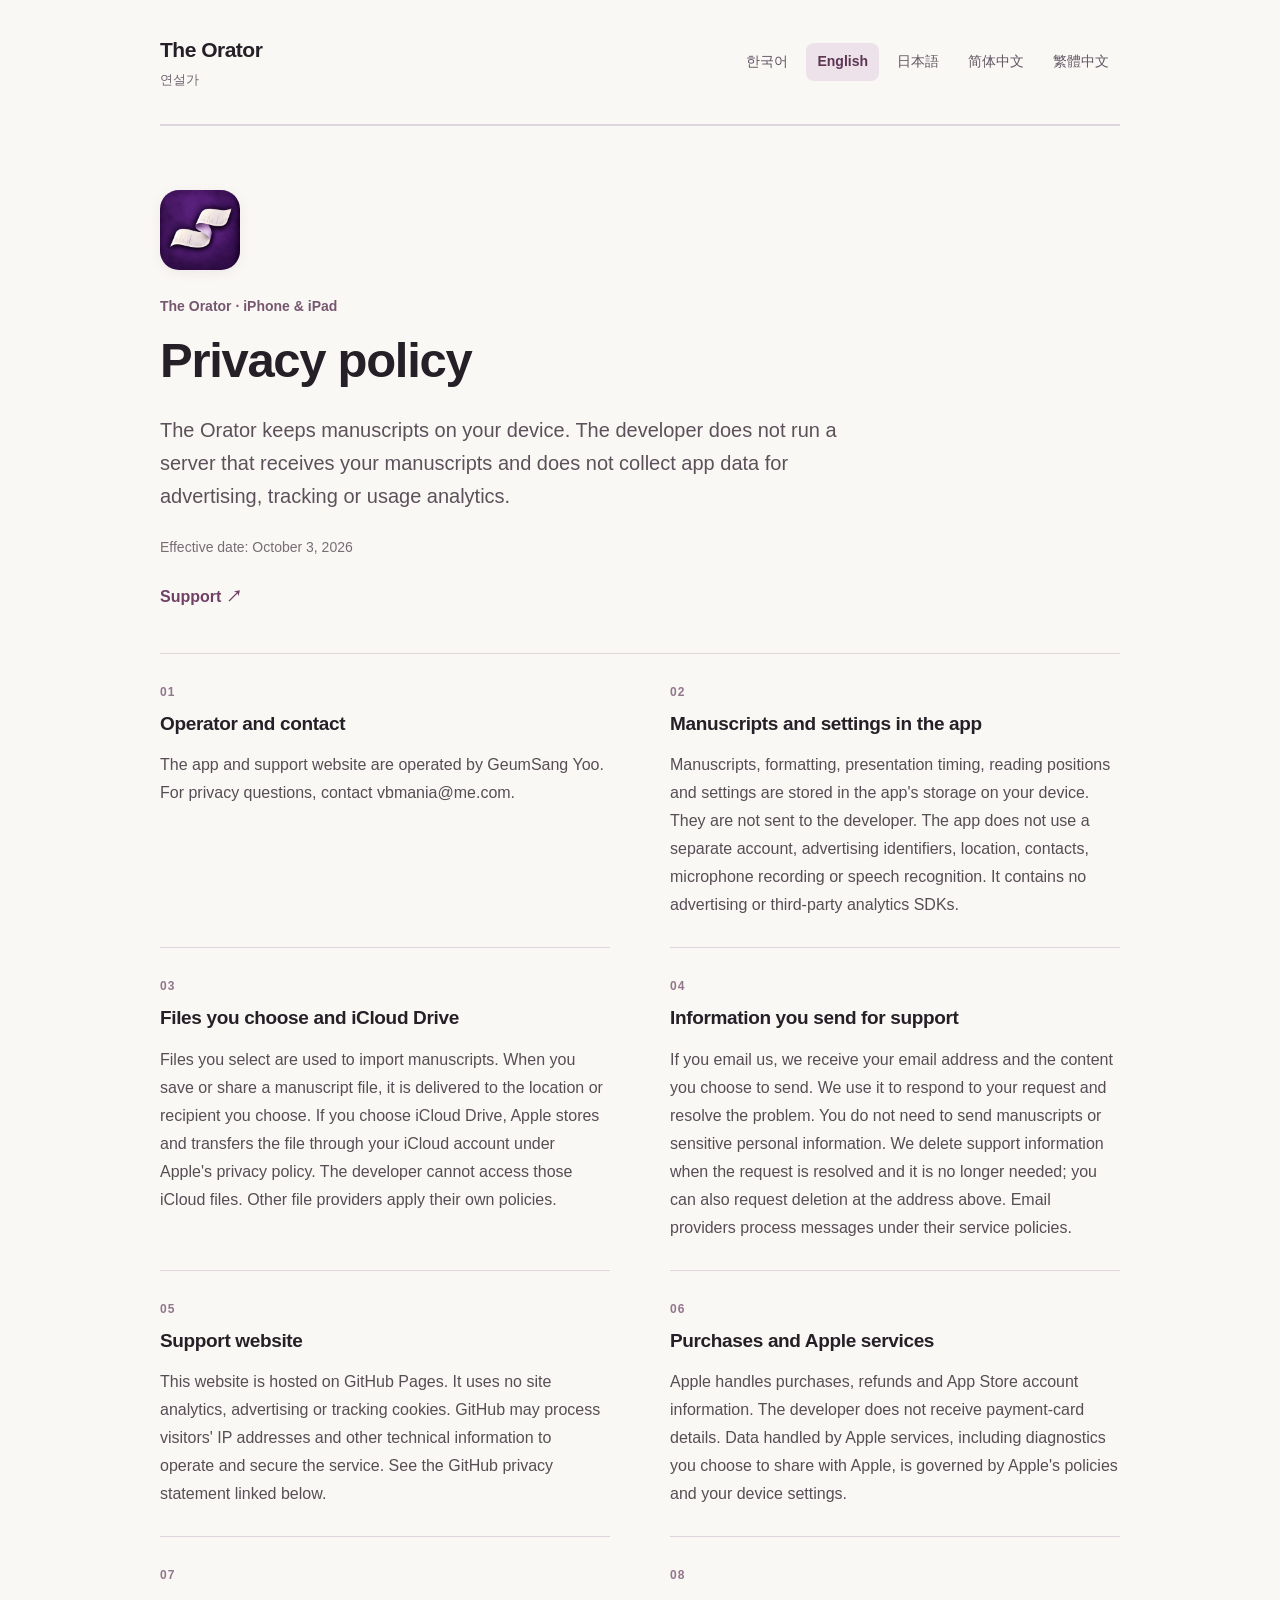
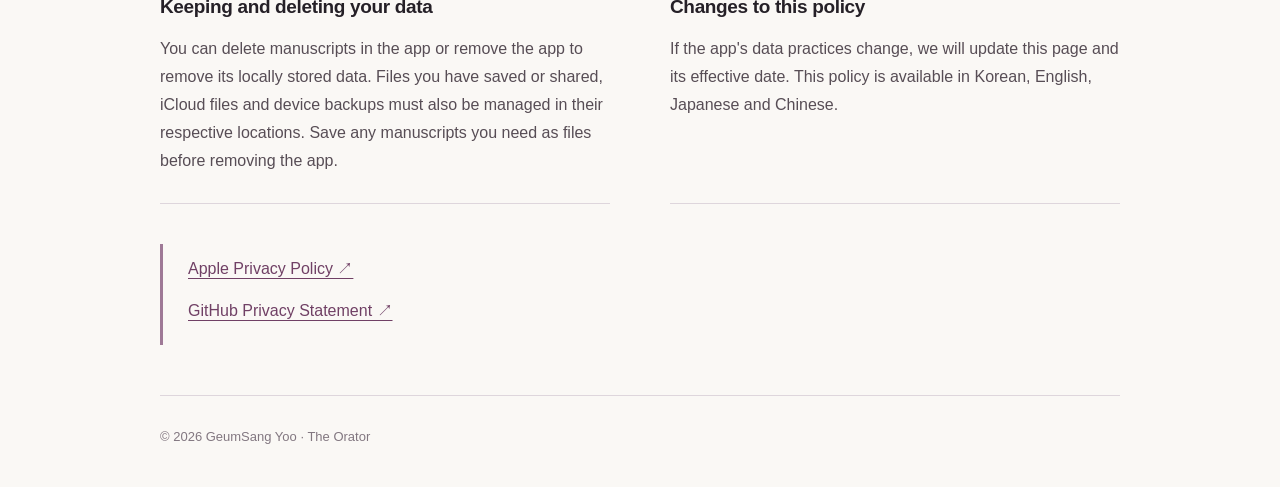
==== privacy.html @ 71abd7f5 "Publish multilingual Orator support and privacy pages" ====
<!doctype html>
<html lang="ko"><head><meta charset="utf-8"><meta name="viewport" content="width=device-width,initial-scale=1"><meta name="color-scheme" content="light dark"><title>Privacy · The Orator / 연설가</title><meta name="description" content="How The Orator handles your manuscripts, files and support information."><link rel="icon" href="icon.png"><link rel="stylesheet" href="style.css"><script src="language.js" defer></script></head>
<body><div class="shell"><header class="masthead"><a class="brand" href="./" aria-label="The Orator support">The Orator<span>연설가</span></a><nav class="languages" aria-label="Language"><a href="#ko" data-language="ko" lang="ko">한국어</a><a href="#english" data-language="english" lang="en">English</a><a href="#ja" data-language="ja" lang="ja">日本語</a><a href="#zh-Hans" data-language="zh-Hans" lang="zh-Hans">简体中文</a><a href="#zh-Hant" data-language="zh-Hant" lang="zh-Hant">繁體中文</a></nav></header><main><article id="ko" lang="ko" class="language-panel" data-panel="ko">
 <header class="hero"><img src="icon.png" width="80" height="80" alt=""><p class="eyebrow">연설가 · iPhone &amp; iPad</p><h1>개인정보 처리방침</h1><p class="intro">연설가는 원고를 기기에 보관합니다. 개발자가 원고를 받는 서버를 운영하거나, 앱에서 광고·추적·사용 분석을 위한 정보를 수집하지 않습니다.</p><p class="date">적용일: 2026년 10월 3일</p><div class="page-links"><a href="./#ko">사용 안내 <span aria-hidden="true">↗</span></a></div></header>
 <div class="content"><section><h2><span class="section-number" aria-hidden="true">01</span>운영자와 연락처</h2><p>이 앱과 지원 사이트는 GeumSang Yoo가 운영합니다. 개인정보 관련 문의는 vbmania@me.com으로 보내 주세요.</p></section><section><h2><span class="section-number" aria-hidden="true">02</span>앱 안의 원고와 설정</h2><p>원고, 서식, 발표 시간, 읽던 위치와 설정은 기기의 앱 저장 공간에 저장됩니다. 이 정보는 개발자에게 전송되지 않습니다. 앱은 별도 계정, 광고 식별자, 위치, 연락처, 마이크, 음성 녹음이나 음성 인식을 사용하지 않습니다. 광고 및 제3자 분석 SDK를 포함하지 않습니다.</p></section><section><h2><span class="section-number" aria-hidden="true">03</span>직접 선택한 파일과 iCloud Drive</h2><p>사용자가 선택한 파일은 원고를 가져오는 데 사용됩니다. 원고 파일을 저장하거나 공유하면 선택한 위치 또는 대상에게 파일이 전달됩니다. iCloud Drive를 선택한 경우 Apple이 사용자의 iCloud 계정으로 파일의 보관과 기기 간 전송을 처리하며 Apple의 개인정보 정책이 적용됩니다. 개발자는 해당 iCloud 파일에 접근할 수 없습니다. 다른 파일 제공업체를 선택하면 그 업체의 정책이 적용됩니다.</p></section><section><h2><span class="section-number" aria-hidden="true">04</span>문의할 때 보내는 정보</h2><p>이메일로 문의하면 이메일 주소와 직접 보낸 내용을 받습니다. 이 정보는 문의에 답하고 문제를 해결하는 데 사용합니다. 원고나 민감한 개인정보를 보낼 필요는 없습니다. 문의 처리가 끝나 정보가 더 필요하지 않으면 삭제하며, 삭제 요청은 위 연락처로 할 수 있습니다. 이메일 제공업체는 자체 서비스 정책에 따라 메시지를 처리합니다.</p></section><section><h2><span class="section-number" aria-hidden="true">05</span>지원 웹사이트</h2><p>지원 페이지는 GitHub Pages에서 제공합니다. 이 사이트는 자체 분석 도구, 광고, 추적용 쿠키를 사용하지 않습니다. GitHub는 보안 등 서비스 운영을 위해 방문자의 IP 주소 등 기술 정보를 처리할 수 있습니다. 자세한 내용은 아래 GitHub 개인정보 처리방침을 확인하세요.</p></section><section><h2><span class="section-number" aria-hidden="true">06</span>구매와 Apple 서비스</h2><p>앱 구매·환불·App Store 계정 정보는 Apple이 처리합니다. 개발자는 결제 카드 정보를 받지 않습니다. Apple에 선택적으로 공유하는 진단 정보 등 Apple 서비스의 데이터 처리는 Apple 정책과 기기 설정을 따릅니다.</p></section><section><h2><span class="section-number" aria-hidden="true">07</span>보관·삭제와 선택</h2><p>앱에서 원고를 삭제하거나 앱을 제거하면 기기에 보관된 데이터를 제거할 수 있습니다. 별도로 저장하거나 공유한 .orator 파일, iCloud 파일과 기기 백업은 해당 위치에서도 관리해야 합니다. 앱을 지우기 전에 필요한 원고를 파일로 저장해 주세요.</p></section><section><h2><span class="section-number" aria-hidden="true">08</span>정책 변경</h2><p>앱의 데이터 처리 방식이 달라지면 이 페이지와 적용일을 갱신합니다. 이 문서는 한국어, 영어, 일본어, 중국어로 제공됩니다.</p></section></div>
 <aside class="contact"><p><a href="https://www.apple.com/legal/privacy/">Apple Privacy Policy ↗</a></p><p><a href="https://docs.github.com/en/site-policy/privacy-policies/github-general-privacy-statement">GitHub Privacy Statement ↗</a></p></aside>
 </article>
<article id="english" lang="en" class="language-panel" data-panel="english">
 <header class="hero"><img src="icon.png" width="80" height="80" alt=""><p class="eyebrow">The Orator · iPhone &amp; iPad</p><h1>Privacy policy</h1><p class="intro">The Orator keeps manuscripts on your device. The developer does not run a server that receives your manuscripts and does not collect app data for advertising, tracking or usage analytics.</p><p class="date">Effective date: October 3, 2026</p><div class="page-links"><a href="./#english">Support <span aria-hidden="true">↗</span></a></div></header>
 <div class="content"><section><h2><span class="section-number" aria-hidden="true">01</span>Operator and contact</h2><p>The app and support website are operated by GeumSang Yoo. For privacy questions, contact vbmania@me.com.</p></section><section><h2><span class="section-number" aria-hidden="true">02</span>Manuscripts and settings in the app</h2><p>Manuscripts, formatting, presentation timing, reading positions and settings are stored in the app's storage on your device. They are not sent to the developer. The app does not use a separate account, advertising identifiers, location, contacts, microphone recording or speech recognition. It contains no advertising or third-party analytics SDKs.</p></section><section><h2><span class="section-number" aria-hidden="true">03</span>Files you choose and iCloud Drive</h2><p>Files you select are used to import manuscripts. When you save or share a manuscript file, it is delivered to the location or recipient you choose. If you choose iCloud Drive, Apple stores and transfers the file through your iCloud account under Apple's privacy policy. The developer cannot access those iCloud files. Other file providers apply their own policies.</p></section><section><h2><span class="section-number" aria-hidden="true">04</span>Information you send for support</h2><p>If you email us, we receive your email address and the content you choose to send. We use it to respond to your request and resolve the problem. You do not need to send manuscripts or sensitive personal information. We delete support information when the request is resolved and it is no longer needed; you can also request deletion at the address above. Email providers process messages under their service policies.</p></section><section><h2><span class="section-number" aria-hidden="true">05</span>Support website</h2><p>This website is hosted on GitHub Pages. It uses no site analytics, advertising or tracking cookies. GitHub may process visitors' IP addresses and other technical information to operate and secure the service. See the GitHub privacy statement linked below.</p></section><section><h2><span class="section-number" aria-hidden="true">06</span>Purchases and Apple services</h2><p>Apple handles purchases, refunds and App Store account information. The developer does not receive payment-card details. Data handled by Apple services, including diagnostics you choose to share with Apple, is governed by Apple's policies and your device settings.</p></section><section><h2><span class="section-number" aria-hidden="true">07</span>Keeping and deleting your data</h2><p>You can delete manuscripts in the app or remove the app to remove its locally stored data. Files you have saved or shared, iCloud files and device backups must also be managed in their respective locations. Save any manuscripts you need as files before removing the app.</p></section><section><h2><span class="section-number" aria-hidden="true">08</span>Changes to this policy</h2><p>If the app's data practices change, we will update this page and its effective date. This policy is available in Korean, English, Japanese and Chinese.</p></section></div>
 <aside class="contact"><p><a href="https://www.apple.com/legal/privacy/">Apple Privacy Policy ↗</a></p><p><a href="https://docs.github.com/en/site-policy/privacy-policies/github-general-privacy-statement">GitHub Privacy Statement ↗</a></p></aside>
 </article>
<article id="ja" lang="ja" class="language-panel" data-panel="ja">
 <header class="hero"><img src="icon.png" width="80" height="80" alt=""><p class="eyebrow">The Orator · iPhone &amp; iPad</p><h1>プライバシーポリシー</h1><p class="intro">The Oratorは原稿を端末に保存します。開発者は原稿を受信するサーバーを運営せず、広告・追跡・利用分析のためにアプリの情報を収集しません。</p><p class="date">適用日：2026年10月3日</p><div class="page-links"><a href="./#ja">使い方 <span aria-hidden="true">↗</span></a></div></header>
 <div class="content"><section><h2><span class="section-number" aria-hidden="true">01</span>運営者と連絡先</h2><p>このアプリとサポートサイトはGeumSang Yooが運営しています。プライバシーに関するお問い合わせはvbmania@me.comまでお送りください。</p></section><section><h2><span class="section-number" aria-hidden="true">02</span>アプリ内の原稿と設定</h2><p>原稿、書式、発表時間、読んでいた位置、設定は端末内のアプリ領域に保存され、開発者へ送信されません。専用アカウント、広告識別子、位置情報、連絡先、マイク録音、音声認識は使用しません。広告SDKや第三者の分析SDKは含まれていません。</p></section><section><h2><span class="section-number" aria-hidden="true">03</span>選択したファイルとiCloud Drive</h2><p>ユーザーが選択したファイルを原稿の取り込みに使用します。原稿ファイルの保存や共有を行うと、選択した保存先や送信先にファイルが渡ります。iCloud Driveを選ぶ場合、AppleがユーザーのiCloudアカウントでファイルを保存・転送し、Appleのプライバシーポリシーが適用されます。開発者はそのiCloudファイルにアクセスできません。他のファイルサービスには各社のポリシーが適用されます。</p></section><section><h2><span class="section-number" aria-hidden="true">04</span>お問い合わせで送る情報</h2><p>メールでお問い合わせいただくと、メールアドレスと送信内容を受け取ります。お問い合わせへの回答と問題の解決に使用します。原稿や機微な個人情報を送る必要はありません。対応が完了し不要になった情報は削除します。上記連絡先への削除依頼も可能です。メール提供事業者は自社のポリシーに従ってメッセージを処理します。</p></section><section><h2><span class="section-number" aria-hidden="true">05</span>サポートサイト</h2><p>このサイトはGitHub Pagesで公開しています。独自のアクセス解析、広告、追跡用Cookieは使用しません。GitHubはサービスの運用やセキュリティのため、IPアドレスなどの技術情報を処理する場合があります。下記のGitHubプライバシー声明をご確認ください。</p></section><section><h2><span class="section-number" aria-hidden="true">06</span>購入とAppleのサービス</h2><p>購入、返金、App Storeアカウント情報はAppleが処理します。開発者は決済カード情報を受け取りません。Appleに任意で共有する診断情報などは、Appleのポリシーと端末設定に従って扱われます。</p></section><section><h2><span class="section-number" aria-hidden="true">07</span>データの保管と削除</h2><p>アプリ内の原稿を削除するかアプリを削除すると、端末内のデータを削除できます。別途保存・共有したファイル、iCloudファイル、端末のバックアップは、それぞれの保存先でも管理してください。アプリの削除前に必要な原稿をファイルとして保存してください。</p></section><section><h2><span class="section-number" aria-hidden="true">08</span>ポリシーの変更</h2><p>データの取り扱いを変更する場合、このページと適用日を更新します。このポリシーは韓国語、英語、日本語、中国語で提供しています。</p></section></div>
 <aside class="contact"><p><a href="https://www.apple.com/legal/privacy/">Apple Privacy Policy ↗</a></p><p><a href="https://docs.github.com/en/site-policy/privacy-policies/github-general-privacy-statement">GitHub Privacy Statement ↗</a></p></aside>
 </article>
<article id="zh-Hans" lang="zh-Hans" class="language-panel" data-panel="zh-Hans">
 <header class="hero"><img src="icon.png" width="80" height="80" alt=""><p class="eyebrow">The Orator · iPhone &amp; iPad</p><h1>隐私政策</h1><p class="intro">The Orator将讲稿保存在你的设备上。开发者不运营接收讲稿的服务器，也不为广告、追踪或使用分析收集应用数据。</p><p class="date">生效日期：2026年10月3日</p><div class="page-links"><a href="./#zh-Hans">使用帮助 <span aria-hidden="true">↗</span></a></div></header>
 <div class="content"><section><h2><span class="section-number" aria-hidden="true">01</span>运营者与联系方式</h2><p>本应用及支持网站由GeumSang Yoo运营。如有隐私问题，请联系vbmania@me.com。</p></section><section><h2><span class="section-number" aria-hidden="true">02</span>应用内的讲稿和设置</h2><p>讲稿、格式、演讲时间、阅读位置及设置保存在设备的应用储存空间中，不会发送给开发者。应用不使用独立账户、广告标识符、位置信息、通讯录、麦克风录音或语音识别，不包含广告或第三方分析SDK。</p></section><section><h2><span class="section-number" aria-hidden="true">03</span>你选择的文件与iCloud Drive</h2><p>你选择的文件用于导入讲稿。保存或分享讲稿文件时，文件会发送到你选择的位置或接收方。选择iCloud Drive后，Apple通过你的iCloud账户储存和传输文件，并适用Apple的隐私政策。开发者无法访问这些iCloud文件。选择其他文件服务时，适用该服务商的政策。</p></section><section><h2><span class="section-number" aria-hidden="true">04</span>你为获得支持而发送的信息</h2><p>通过电子邮件联系我们时，我们会收到你的电子邮件地址和你发送的内容。这些信息用于回复请求和解决问题。你不必发送讲稿或敏感个人信息。请求解决且信息不再需要时，我们会将其删除；你也可以通过上述联系方式请求删除。邮件服务商按照其服务政策处理邮件。</p></section><section><h2><span class="section-number" aria-hidden="true">05</span>支持网站</h2><p>本网站托管于GitHub Pages，不使用自有分析工具、广告或追踪Cookie。GitHub可能为服务运营和安全处理访客IP地址等技术信息。请参阅下方链接中的GitHub隐私声明。</p></section><section><h2><span class="section-number" aria-hidden="true">06</span>购买与Apple服务</h2><p>Apple处理购买、退款和App Store账户信息。开发者不会收到支付卡信息。你选择与Apple共享的诊断信息等Apple服务数据，按照Apple的政策及设备设置处理。</p></section><section><h2><span class="section-number" aria-hidden="true">07</span>保留与删除数据</h2><p>你可以在应用内删除讲稿，或删除应用以移除其本地数据。另行保存或分享的文件、iCloud文件及设备备份，也需要在相应位置管理。删除应用前，请将需要的讲稿保存为文件。</p></section><section><h2><span class="section-number" aria-hidden="true">08</span>政策变更</h2><p>如果应用的数据处理方式改变，我们将更新本页及生效日期。本政策提供韩语、英语、日语和中文版本。</p></section></div>
 <aside class="contact"><p><a href="https://www.apple.com/legal/privacy/">Apple Privacy Policy ↗</a></p><p><a href="https://docs.github.com/en/site-policy/privacy-policies/github-general-privacy-statement">GitHub Privacy Statement ↗</a></p></aside>
 </article>
<article id="zh-Hant" lang="zh-Hant" class="language-panel" data-panel="zh-Hant">
 <header class="hero"><img src="icon.png" width="80" height="80" alt=""><p class="eyebrow">The Orator · iPhone &amp; iPad</p><h1>隱私權政策</h1><p class="intro">The Orator將講稿儲存在你的裝置上。開發者不營運接收講稿的伺服器，也不為廣告、追蹤或使用分析收集App資料。</p><p class="date">生效日期：2026年10月3日</p><div class="page-links"><a href="./#zh-Hant">使用說明 <span aria-hidden="true">↗</span></a></div></header>
 <div class="content"><section><h2><span class="section-number" aria-hidden="true">01</span>營運者與聯絡方式</h2><p>本App及支援網站由GeumSang Yoo營運。如有隱私權問題，請聯絡vbmania@me.com。</p></section><section><h2><span class="section-number" aria-hidden="true">02</span>App內的講稿與設定</h2><p>講稿、格式、演講時間、閱讀位置與設定儲存在裝置的App儲存空間中，不會傳送給開發者。App不使用獨立帳號、廣告識別碼、位置資訊、通訊錄、麥克風錄音或語音辨識，不包含廣告或第三方分析SDK。</p></section><section><h2><span class="section-number" aria-hidden="true">03</span>你選擇的檔案與iCloud Drive</h2><p>你選擇的檔案用於匯入講稿。儲存或分享講稿檔案時，檔案會傳送到你選擇的位置或接收方。選擇iCloud Drive後，Apple透過你的iCloud帳號儲存和傳輸檔案，並適用Apple的隱私權政策。開發者無法存取這些iCloud檔案。選擇其他檔案服務時，適用該服務商的政策。</p></section><section><h2><span class="section-number" aria-hidden="true">04</span>你為取得支援而傳送的資訊</h2><p>透過電子郵件聯絡我們時，我們會收到你的電子郵件地址與你傳送的內容。這些資訊用於回覆請求與解決問題。你不必傳送講稿或敏感個人資料。請求解決且資訊不再需要時，我們會將其刪除；你也可以透過上述聯絡方式請求刪除。郵件服務商依照其服務政策處理郵件。</p></section><section><h2><span class="section-number" aria-hidden="true">05</span>支援網站</h2><p>本網站由GitHub Pages託管，不使用自有分析工具、廣告或追蹤Cookie。GitHub可能為服務營運與安全處理訪客IP位址等技術資訊。請參閱下方連結中的GitHub隱私權聲明。</p></section><section><h2><span class="section-number" aria-hidden="true">06</span>購買與Apple服務</h2><p>Apple處理購買、退款與App Store帳號資訊。開發者不會收到付款卡片資訊。你選擇與Apple分享的診斷資訊等Apple服務資料，依照Apple的政策與裝置設定處理。</p></section><section><h2><span class="section-number" aria-hidden="true">07</span>保留與刪除資料</h2><p>你可以在App內刪除講稿，或刪除App以移除其本機資料。另行儲存或分享的檔案、iCloud檔案與裝置備份，也需要在相應位置管理。刪除App前，請將需要的講稿儲存為檔案。</p></section><section><h2><span class="section-number" aria-hidden="true">08</span>政策變更</h2><p>如果App的資料處理方式改變，我們將更新本頁與生效日期。本政策提供韓文、英文、日文和中文版本。</p></section></div>
 <aside class="contact"><p><a href="https://www.apple.com/legal/privacy/">Apple Privacy Policy ↗</a></p><p><a href="https://docs.github.com/en/site-policy/privacy-policies/github-general-privacy-statement">GitHub Privacy Statement ↗</a></p></aside>
 </article></main><footer>© 2026 GeumSang Yoo · The Orator</footer></div></body></html>
---- style.css ----
*{box-sizing:border-box}html{scroll-behavior:smooth;scroll-padding-top:24px}body{margin:0;background:#faf8f5;color:#252027;font-family:-apple-system,BlinkMacSystemFont,"Segoe UI","Noto Sans",sans-serif;line-height:1.75;-webkit-font-smoothing:antialiased}a{color:#704065;text-decoration-thickness:1px;text-underline-offset:4px}a:hover{color:#4c2845}a:focus-visible{outline:3px solid #956689;outline-offset:5px;border-radius:3px}.shell{max-width:1040px;margin:0 auto;padding:0 40px}.masthead{display:flex;align-items:center;justify-content:space-between;gap:24px;padding:32px 0;border-bottom:1px solid #ded6dc}.brand{text-decoration:none;color:inherit;font-size:21px;font-weight:750;letter-spacing:-.5px;white-space:nowrap}.brand span{font-weight:450;font-size:13px;display:block;color:#716571;letter-spacing:0}.languages{display:flex;flex-wrap:wrap;gap:7px}.languages a{font-size:14px;line-height:1.4;text-decoration:none;padding:9px 11px;border-radius:8px;color:#625563}.languages a[aria-current="true"]{background:#ede2ea;color:#5d3454;font-weight:650}.hero{padding:64px 0 42px;max-width:740px}.hero img{border-radius:19px;display:block;margin-bottom:24px;box-shadow:0 3px 12px #4c284513}.eyebrow{font-size:14px;font-weight:650;color:#76576f;margin:0 0 12px}.hero h1{font-size:clamp(32px,4.9vw,49px);line-height:1.25;letter-spacing:-1.3px;font-weight:730;margin:0 0 23px;word-break:keep-all}.intro{font-size:20px;line-height:1.65;color:#5c515a;max-width:710px;margin:0 0 22px;word-break:keep-all}.page-links{display:flex;gap:24px;flex-wrap:wrap;margin-top:23px;font-weight:600}.page-links a{text-decoration:none}.date{font-size:14px;color:#776d75}.content{display:grid;grid-template-columns:1fr 1fr;column-gap:60px;row-gap:0;border-top:1px solid #ded6dc}.content section{padding:29px 0 28px;border-bottom:1px solid #ded6dc}.content h2{font-size:19px;line-height:1.5;margin:0 0 13px;letter-spacing:-.35px;word-break:keep-all}.section-number{display:block;font-size:12px;color:#92768c;font-weight:600;letter-spacing:1px;margin-bottom:9px}.content p{margin:0;color:#574d55;font-size:16px;word-break:keep-all}.contact{margin:40px 0 24px;border-left:3px solid #9e7996;padding:6px 0 6px 25px;max-width:740px}.contact h2{font-size:22px;margin:0 0 8px}.contact p{color:#625663;margin:5px 0 14px;word-break:keep-all}.email{font-size:20px;font-weight:650;text-decoration:none}.language-panel[hidden]{display:none}footer{color:#827780;font-size:13px;padding:30px 0 38px;border-top:1px solid #ded6dc;margin-top:50px}.language-panel+.language-panel{border-top:1px solid #ded6dc}@media(max-width:700px){.shell{padding:0 23px}.masthead{align-items:flex-start;flex-direction:column;gap:19px;padding:23px 0}.languages{gap:3px}.languages a{padding:8px 9px;font-size:13px}.hero{padding:38px 0 31px}.hero h1{letter-spacing:-.9px}.intro{font-size:18px}.content{grid-template-columns:1fr}.content section{padding:24px 0}.contact{padding-left:18px}.page-links{gap:20px}.hero img{width:70px;height:70px;border-radius:16px}}@media(prefers-color-scheme:dark){body{background:#201b21;color:#f2e9ef}a{color:#dab5cf}a:hover{color:#efd4e7}.brand{color:#f2e9ef}.brand span,.date,footer{color:#b9aab5}.masthead,.content,.content section,footer,.language-panel+.language-panel{border-color:#493c47}.languages a{color:#cbbac7}.languages a[aria-current="true"]{background:#493443;color:#f0cfe4}.eyebrow,.section-number{color:#c69cb9}.intro,.content p,.contact p{color:#d1c2cd}.contact{border-color:#ac80a0}}@media(prefers-reduced-motion:reduce){html{scroll-behavior:auto}}
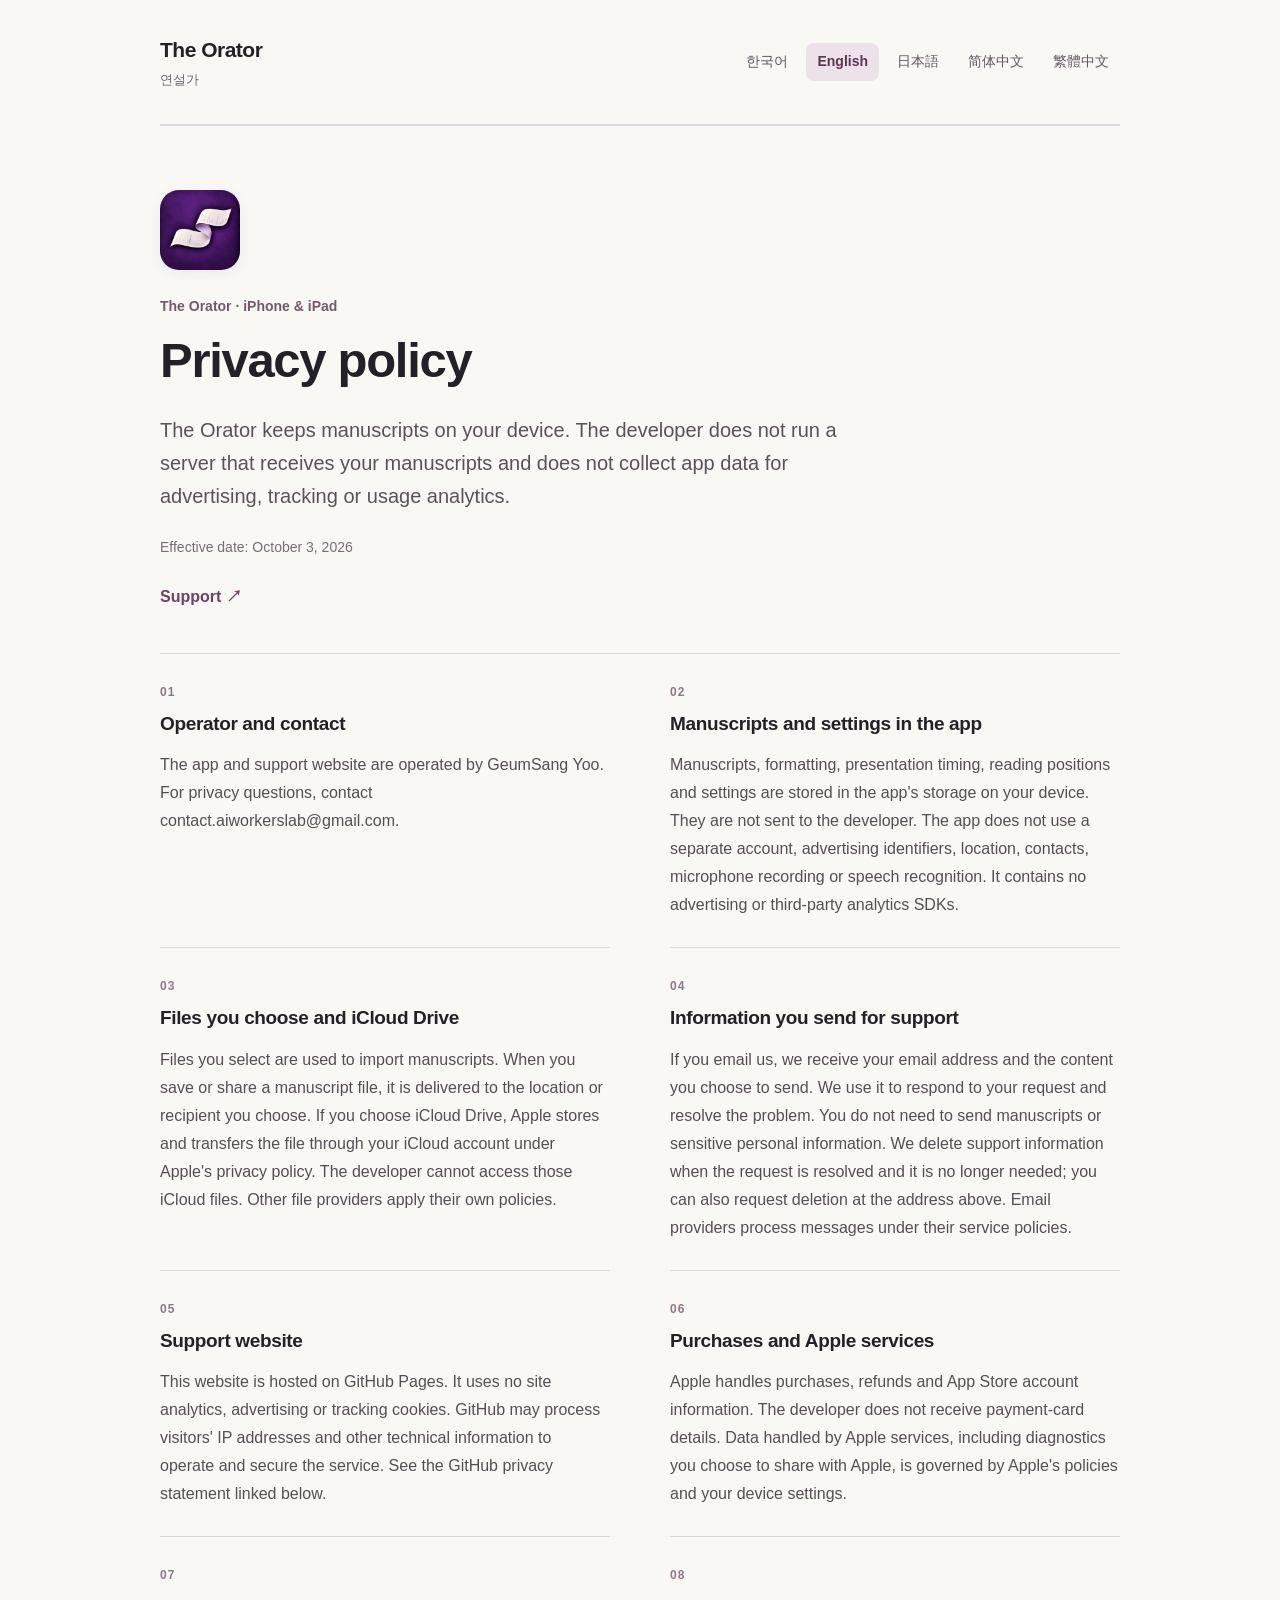
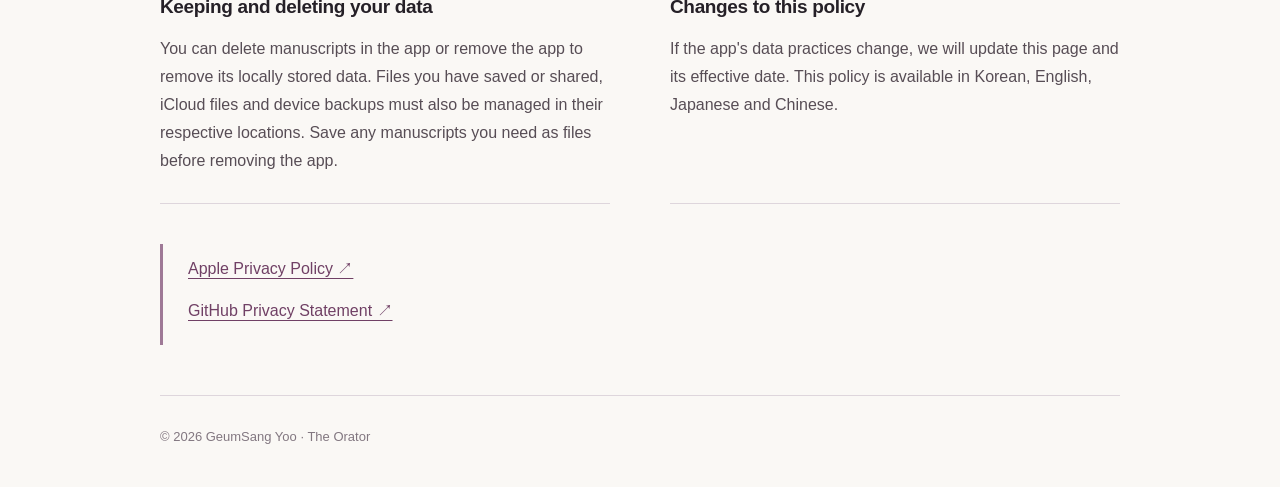
==== commit c635ef75: "Update public support contact email" ====
--- a/privacy.html
+++ b/privacy.html
@@ -2,27 +2,26 @@
 <html lang="ko"><head><meta charset="utf-8"><meta name="viewport" content="width=device-width,initial-scale=1"><meta name="color-scheme" content="light dark"><title>Privacy · The Orator / 연설가</title><meta name="description" content="How The Orator handles your manuscripts, files and support information."><link rel="icon" href="icon.png"><link rel="stylesheet" href="style.css"><script src="language.js" defer></script></head>
 <body><div class="shell"><header class="masthead"><a class="brand" href="./" aria-label="The Orator support">The Orator<span>연설가</span></a><nav class="languages" aria-label="Language"><a href="#ko" data-language="ko" lang="ko">한국어</a><a href="#english" data-language="english" lang="en">English</a><a href="#ja" data-language="ja" lang="ja">日本語</a><a href="#zh-Hans" data-language="zh-Hans" lang="zh-Hans">简体中文</a><a href="#zh-Hant" data-language="zh-Hant" lang="zh-Hant">繁體中文</a></nav></header><main><article id="ko" lang="ko" class="language-panel" data-panel="ko">
  <header class="hero"><img src="icon.png" width="80" height="80" alt=""><p class="eyebrow">연설가 · iPhone &amp; iPad</p><h1>개인정보 처리방침</h1><p class="intro">연설가는 원고를 기기에 보관합니다. 개발자가 원고를 받는 서버를 운영하거나, 앱에서 광고·추적·사용 분석을 위한 정보를 수집하지 않습니다.</p><p class="date">적용일: 2026년 10월 3일</p><div class="page-links"><a href="./#ko">사용 안내 <span aria-hidden="true">↗</span></a></div></header>
- <div class="content"><section><h2><span class="section-number" aria-hidden="true">01</span>운영자와 연락처</h2><p>이 앱과 지원 사이트는 GeumSang Yoo가 운영합니다. 개인정보 관련 문의는 vbmania@me.com으로 보내 주세요.</p></section><section><h2><span class="section-number" aria-hidden="true">02</span>앱 안의 원고와 설정</h2><p>원고, 서식, 발표 시간, 읽던 위치와 설정은 기기의 앱 저장 공간에 저장됩니다. 이 정보는 개발자에게 전송되지 않습니다. 앱은 별도 계정, 광고 식별자, 위치, 연락처, 마이크, 음성 녹음이나 음성 인식을 사용하지 않습니다. 광고 및 제3자 분석 SDK를 포함하지 않습니다.</p></section><section><h2><span class="section-number" aria-hidden="true">03</span>직접 선택한 파일과 iCloud Drive</h2><p>사용자가 선택한 파일은 원고를 가져오는 데 사용됩니다. 원고 파일을 저장하거나 공유하면 선택한 위치 또는 대상에게 파일이 전달됩니다. iCloud Drive를 선택한 경우 Apple이 사용자의 iCloud 계정으로 파일의 보관과 기기 간 전송을 처리하며 Apple의 개인정보 정책이 적용됩니다. 개발자는 해당 iCloud 파일에 접근할 수 없습니다. 다른 파일 제공업체를 선택하면 그 업체의 정책이 적용됩니다.</p></section><section><h2><span class="section-number" aria-hidden="true">04</span>문의할 때 보내는 정보</h2><p>이메일로 문의하면 이메일 주소와 직접 보낸 내용을 받습니다. 이 정보는 문의에 답하고 문제를 해결하는 데 사용합니다. 원고나 민감한 개인정보를 보낼 필요는 없습니다. 문의 처리가 끝나 정보가 더 필요하지 않으면 삭제하며, 삭제 요청은 위 연락처로 할 수 있습니다. 이메일 제공업체는 자체 서비스 정책에 따라 메시지를 처리합니다.</p></section><section><h2><span class="section-number" aria-hidden="true">05</span>지원 웹사이트</h2><p>지원 페이지는 GitHub Pages에서 제공합니다. 이 사이트는 자체 분석 도구, 광고, 추적용 쿠키를 사용하지 않습니다. GitHub는 보안 등 서비스 운영을 위해 방문자의 IP 주소 등 기술 정보를 처리할 수 있습니다. 자세한 내용은 아래 GitHub 개인정보 처리방침을 확인하세요.</p></section><section><h2><span class="section-number" aria-hidden="true">06</span>구매와 Apple 서비스</h2><p>앱 구매·환불·App Store 계정 정보는 Apple이 처리합니다. 개발자는 결제 카드 정보를 받지 않습니다. Apple에 선택적으로 공유하는 진단 정보 등 Apple 서비스의 데이터 처리는 Apple 정책과 기기 설정을 따릅니다.</p></section><section><h2><span class="section-number" aria-hidden="true">07</span>보관·삭제와 선택</h2><p>앱에서 원고를 삭제하거나 앱을 제거하면 기기에 보관된 데이터를 제거할 수 있습니다. 별도로 저장하거나 공유한 .orator 파일, iCloud 파일과 기기 백업은 해당 위치에서도 관리해야 합니다. 앱을 지우기 전에 필요한 원고를 파일로 저장해 주세요.</p></section><section><h2><span class="section-number" aria-hidden="true">08</span>정책 변경</h2><p>앱의 데이터 처리 방식이 달라지면 이 페이지와 적용일을 갱신합니다. 이 문서는 한국어, 영어, 일본어, 중국어로 제공됩니다.</p></section></div>
+ <div class="content"><section><h2><span class="section-number" aria-hidden="true">01</span>운영자와 연락처</h2><p>이 앱과 지원 사이트는 GeumSang Yoo가 운영합니다. 개인정보 관련 문의는 contact.aiworkerslab@gmail.com으로 보내 주세요.</p></section><section><h2><span class="section-number" aria-hidden="true">02</span>앱 안의 원고와 설정</h2><p>원고, 서식, 발표 시간, 읽던 위치와 설정은 기기의 앱 저장 공간에 저장됩니다. 이 정보는 개발자에게 전송되지 않습니다. 앱은 별도 계정, 광고 식별자, 위치, 연락처, 마이크, 음성 녹음이나 음성 인식을 사용하지 않습니다. 광고 및 제3자 분석 SDK를 포함하지 않습니다.</p></section><section><h2><span class="section-number" aria-hidden="true">03</span>직접 선택한 파일과 iCloud Drive</h2><p>사용자가 선택한 파일은 원고를 가져오는 데 사용됩니다. 원고 파일을 저장하거나 공유하면 선택한 위치 또는 대상에게 파일이 전달됩니다. iCloud Drive를 선택한 경우 Apple이 사용자의 iCloud 계정으로 파일의 보관과 기기 간 전송을 처리하며 Apple의 개인정보 정책이 적용됩니다. 개발자는 해당 iCloud 파일에 접근할 수 없습니다. 다른 파일 제공업체를 선택하면 그 업체의 정책이 적용됩니다.</p></section><section><h2><span class="section-number" aria-hidden="true">04</span>문의할 때 보내는 정보</h2><p>이메일로 문의하면 이메일 주소와 직접 보낸 내용을 받습니다. 이 정보는 문의에 답하고 문제를 해결하는 데 사용합니다. 원고나 민감한 개인정보를 보낼 필요는 없습니다. 문의 처리가 끝나 정보가 더 필요하지 않으면 삭제하며, 삭제 요청은 위 연락처로 할 수 있습니다. 이메일 제공업체는 자체 서비스 정책에 따라 메시지를 처리합니다.</p></section><section><h2><span class="section-number" aria-hidden="true">05</span>지원 웹사이트</h2><p>지원 페이지는 GitHub Pages에서 제공합니다. 이 사이트는 자체 분석 도구, 광고, 추적용 쿠키를 사용하지 않습니다. GitHub는 보안 등 서비스 운영을 위해 방문자의 IP 주소 등 기술 정보를 처리할 수 있습니다. 자세한 내용은 아래 GitHub 개인정보 처리방침을 확인하세요.</p></section><section><h2><span class="section-number" aria-hidden="true">06</span>구매와 Apple 서비스</h2><p>앱 구매·환불·App Store 계정 정보는 Apple이 처리합니다. 개발자는 결제 카드 정보를 받지 않습니다. Apple에 선택적으로 공유하는 진단 정보 등 Apple 서비스의 데이터 처리는 Apple 정책과 기기 설정을 따릅니다.</p></section><section><h2><span class="section-number" aria-hidden="true">07</span>보관·삭제와 선택</h2><p>앱에서 원고를 삭제하거나 앱을 제거하면 기기에 보관된 데이터를 제거할 수 있습니다. 별도로 저장하거나 공유한 .orator 파일, iCloud 파일과 기기 백업은 해당 위치에서도 관리해야 합니다. 앱을 지우기 전에 필요한 원고를 파일로 저장해 주세요.</p></section><section><h2><span class="section-number" aria-hidden="true">08</span>정책 변경</h2><p>앱의 데이터 처리 방식이 달라지면 이 페이지와 적용일을 갱신합니다. 이 문서는 한국어, 영어, 일본어, 중국어로 제공됩니다.</p></section></div>
  <aside class="contact"><p><a href="https://www.apple.com/legal/privacy/">Apple Privacy Policy ↗</a></p><p><a href="https://docs.github.com/en/site-policy/privacy-policies/github-general-privacy-statement">GitHub Privacy Statement ↗</a></p></aside>
  </article>
 <article id="english" lang="en" class="language-panel" data-panel="english">
  <header class="hero"><img src="icon.png" width="80" height="80" alt=""><p class="eyebrow">The Orator · iPhone &amp; iPad</p><h1>Privacy policy</h1><p class="intro">The Orator keeps manuscripts on your device. The developer does not run a server that receives your manuscripts and does not collect app data for advertising, tracking or usage analytics.</p><p class="date">Effective date: October 3, 2026</p><div class="page-links"><a href="./#english">Support <span aria-hidden="true">↗</span></a></div></header>
- <div class="content"><section><h2><span class="section-number" aria-hidden="true">01</span>Operator and contact</h2><p>The app and support website are operated by GeumSang Yoo. For privacy questions, contact vbmania@me.com.</p></section><section><h2><span class="section-number" aria-hidden="true">02</span>Manuscripts and settings in the app</h2><p>Manuscripts, formatting, presentation timing, reading positions and settings are stored in the app's storage on your device. They are not sent to the developer. The app does not use a separate account, advertising identifiers, location, contacts, microphone recording or speech recognition. It contains no advertising or third-party analytics SDKs.</p></section><section><h2><span class="section-number" aria-hidden="true">03</span>Files you choose and iCloud Drive</h2><p>Files you select are used to import manuscripts. When you save or share a manuscript file, it is delivered to the location or recipient you choose. If you choose iCloud Drive, Apple stores and transfers the file through your iCloud account under Apple's privacy policy. The developer cannot access those iCloud files. Other file providers apply their own policies.</p></section><section><h2><span class="section-number" aria-hidden="true">04</span>Information you send for support</h2><p>If you email us, we receive your email address and the content you choose to send. We use it to respond to your request and resolve the problem. You do not need to send manuscripts or sensitive personal information. We delete support information when the request is resolved and it is no longer needed; you can also request deletion at the address above. Email providers process messages under their service policies.</p></section><section><h2><span class="section-number" aria-hidden="true">05</span>Support website</h2><p>This website is hosted on GitHub Pages. It uses no site analytics, advertising or tracking cookies. GitHub may process visitors' IP addresses and other technical information to operate and secure the service. See the GitHub privacy statement linked below.</p></section><section><h2><span class="section-number" aria-hidden="true">06</span>Purchases and Apple services</h2><p>Apple handles purchases, refunds and App Store account information. The developer does not receive payment-card details. Data handled by Apple services, including diagnostics you choose to share with Apple, is governed by Apple's policies and your device settings.</p></section><section><h2><span class="section-number" aria-hidden="true">07</span>Keeping and deleting your data</h2><p>You can delete manuscripts in the app or remove the app to remove its locally stored data. Files you have saved or shared, iCloud files and device backups must also be managed in their respective locations. Save any manuscripts you need as files before removing the app.</p></section><section><h2><span class="section-number" aria-hidden="true">08</span>Changes to this policy</h2><p>If the app's data practices change, we will update this page and its effective date. This policy is available in Korean, English, Japanese and Chinese.</p></section></div>
+ <div class="content"><section><h2><span class="section-number" aria-hidden="true">01</span>Operator and contact</h2><p>The app and support website are operated by GeumSang Yoo. For privacy questions, contact contact.aiworkerslab@gmail.com.</p></section><section><h2><span class="section-number" aria-hidden="true">02</span>Manuscripts and settings in the app</h2><p>Manuscripts, formatting, presentation timing, reading positions and settings are stored in the app's storage on your device. They are not sent to the developer. The app does not use a separate account, advertising identifiers, location, contacts, microphone recording or speech recognition. It contains no advertising or third-party analytics SDKs.</p></section><section><h2><span class="section-number" aria-hidden="true">03</span>Files you choose and iCloud Drive</h2><p>Files you select are used to import manuscripts. When you save or share a manuscript file, it is delivered to the location or recipient you choose. If you choose iCloud Drive, Apple stores and transfers the file through your iCloud account under Apple's privacy policy. The developer cannot access those iCloud files. Other file providers apply their own policies.</p></section><section><h2><span class="section-number" aria-hidden="true">04</span>Information you send for support</h2><p>If you email us, we receive your email address and the content you choose to send. We use it to respond to your request and resolve the problem. You do not need to send manuscripts or sensitive personal information. We delete support information when the request is resolved and it is no longer needed; you can also request deletion at the address above. Email providers process messages under their service policies.</p></section><section><h2><span class="section-number" aria-hidden="true">05</span>Support website</h2><p>This website is hosted on GitHub Pages. It uses no site analytics, advertising or tracking cookies. GitHub may process visitors' IP addresses and other technical information to operate and secure the service. See the GitHub privacy statement linked below.</p></section><section><h2><span class="section-number" aria-hidden="true">06</span>Purchases and Apple services</h2><p>Apple handles purchases, refunds and App Store account information. The developer does not receive payment-card details. Data handled by Apple services, including diagnostics you choose to share with Apple, is governed by Apple's policies and your device settings.</p></section><section><h2><span class="section-number" aria-hidden="true">07</span>Keeping and deleting your data</h2><p>You can delete manuscripts in the app or remove the app to remove its locally stored data. Files you have saved or shared, iCloud files and device backups must also be managed in their respective locations. Save any manuscripts you need as files before removing the app.</p></section><section><h2><span class="section-number" aria-hidden="true">08</span>Changes to this policy</h2><p>If the app's data practices change, we will update this page and its effective date. This policy is available in Korean, English, Japanese and Chinese.</p></section></div>
  <aside class="contact"><p><a href="https://www.apple.com/legal/privacy/">Apple Privacy Policy ↗</a></p><p><a href="https://docs.github.com/en/site-policy/privacy-policies/github-general-privacy-statement">GitHub Privacy Statement ↗</a></p></aside>
  </article>
 <article id="ja" lang="ja" class="language-panel" data-panel="ja">
  <header class="hero"><img src="icon.png" width="80" height="80" alt=""><p class="eyebrow">The Orator · iPhone &amp; iPad</p><h1>プライバシーポリシー</h1><p class="intro">The Oratorは原稿を端末に保存します。開発者は原稿を受信するサーバーを運営せず、広告・追跡・利用分析のためにアプリの情報を収集しません。</p><p class="date">適用日：2026年10月3日</p><div class="page-links"><a href="./#ja">使い方 <span aria-hidden="true">↗</span></a></div></header>
- <div class="content"><section><h2><span class="section-number" aria-hidden="true">01</span>運営者と連絡先</h2><p>このアプリとサポートサイトはGeumSang Yooが運営しています。プライバシーに関するお問い合わせはvbmania@me.comまでお送りください。</p></section><section><h2><span class="section-number" aria-hidden="true">02</span>アプリ内の原稿と設定</h2><p>原稿、書式、発表時間、読んでいた位置、設定は端末内のアプリ領域に保存され、開発者へ送信されません。専用アカウント、広告識別子、位置情報、連絡先、マイク録音、音声認識は使用しません。広告SDKや第三者の分析SDKは含まれていません。</p></section><section><h2><span class="section-number" aria-hidden="true">03</span>選択したファイルとiCloud Drive</h2><p>ユーザーが選択したファイルを原稿の取り込みに使用します。原稿ファイルの保存や共有を行うと、選択した保存先や送信先にファイルが渡ります。iCloud Driveを選ぶ場合、AppleがユーザーのiCloudアカウントでファイルを保存・転送し、Appleのプライバシーポリシーが適用されます。開発者はそのiCloudファイルにアクセスできません。他のファイルサービスには各社のポリシーが適用されます。</p></section><section><h2><span class="section-number" aria-hidden="true">04</span>お問い合わせで送る情報</h2><p>メールでお問い合わせいただくと、メールアドレスと送信内容を受け取ります。お問い合わせへの回答と問題の解決に使用します。原稿や機微な個人情報を送る必要はありません。対応が完了し不要になった情報は削除します。上記連絡先への削除依頼も可能です。メール提供事業者は自社のポリシーに従ってメッセージを処理します。</p></section><section><h2><span class="section-number" aria-hidden="true">05</span>サポートサイト</h2><p>このサイトはGitHub Pagesで公開しています。独自のアクセス解析、広告、追跡用Cookieは使用しません。GitHubはサービスの運用やセキュリティのため、IPアドレスなどの技術情報を処理する場合があります。下記のGitHubプライバシー声明をご確認ください。</p></section><section><h2><span class="section-number" aria-hidden="true">06</span>購入とAppleのサービス</h2><p>購入、返金、App Storeアカウント情報はAppleが処理します。開発者は決済カード情報を受け取りません。Appleに任意で共有する診断情報などは、Appleのポリシーと端末設定に従って扱われます。</p></section><section><h2><span class="section-number" aria-hidden="true">07</span>データの保管と削除</h2><p>アプリ内の原稿を削除するかアプリを削除すると、端末内のデータを削除できます。別途保存・共有したファイル、iCloudファイル、端末のバックアップは、それぞれの保存先でも管理してください。アプリの削除前に必要な原稿をファイルとして保存してください。</p></section><section><h2><span class="section-number" aria-hidden="true">08</span>ポリシーの変更</h2><p>データの取り扱いを変更する場合、このページと適用日を更新します。このポリシーは韓国語、英語、日本語、中国語で提供しています。</p></section></div>
+ <div class="content"><section><h2><span class="section-number" aria-hidden="true">01</span>運営者と連絡先</h2><p>このアプリとサポートサイトはGeumSang Yooが運営しています。プライバシーに関するお問い合わせはcontact.aiworkerslab@gmail.comまでお送りください。</p></section><section><h2><span class="section-number" aria-hidden="true">02</span>アプリ内の原稿と設定</h2><p>原稿、書式、発表時間、読んでいた位置、設定は端末内のアプリ領域に保存され、開発者へ送信されません。専用アカウント、広告識別子、位置情報、連絡先、マイク録音、音声認識は使用しません。広告SDKや第三者の分析SDKは含まれていません。</p></section><section><h2><span class="section-number" aria-hidden="true">03</span>選択したファイルとiCloud Drive</h2><p>ユーザーが選択したファイルを原稿の取り込みに使用します。原稿ファイルの保存や共有を行うと、選択した保存先や送信先にファイルが渡ります。iCloud Driveを選ぶ場合、AppleがユーザーのiCloudアカウントでファイルを保存・転送し、Appleのプライバシーポリシーが適用されます。開発者はそのiCloudファイルにアクセスできません。他のファイルサービスには各社のポリシーが適用されます。</p></section><section><h2><span class="section-number" aria-hidden="true">04</span>お問い合わせで送る情報</h2><p>メールでお問い合わせいただくと、メールアドレスと送信内容を受け取ります。お問い合わせへの回答と問題の解決に使用します。原稿や機微な個人情報を送る必要はありません。対応が完了し不要になった情報は削除します。上記連絡先への削除依頼も可能です。メール提供事業者は自社のポリシーに従ってメッセージを処理します。</p></section><section><h2><span class="section-number" aria-hidden="true">05</span>サポートサイト</h2><p>このサイトはGitHub Pagesで公開しています。独自のアクセス解析、広告、追跡用Cookieは使用しません。GitHubはサービスの運用やセキュリティのため、IPアドレスなどの技術情報を処理する場合があります。下記のGitHubプライバシー声明をご確認ください。</p></section><section><h2><span class="section-number" aria-hidden="true">06</span>購入とAppleのサービス</h2><p>購入、返金、App Storeアカウント情報はAppleが処理します。開発者は決済カード情報を受け取りません。Appleに任意で共有する診断情報などは、Appleのポリシーと端末設定に従って扱われます。</p></section><section><h2><span class="section-number" aria-hidden="true">07</span>データの保管と削除</h2><p>アプリ内の原稿を削除するかアプリを削除すると、端末内のデータを削除できます。別途保存・共有したファイル、iCloudファイル、端末のバックアップは、それぞれの保存先でも管理してください。アプリの削除前に必要な原稿をファイルとして保存してください。</p></section><section><h2><span class="section-number" aria-hidden="true">08</span>ポリシーの変更</h2><p>データの取り扱いを変更する場合、このページと適用日を更新します。このポリシーは韓国語、英語、日本語、中国語で提供しています。</p></section></div>
  <aside class="contact"><p><a href="https://www.apple.com/legal/privacy/">Apple Privacy Policy ↗</a></p><p><a href="https://docs.github.com/en/site-policy/privacy-policies/github-general-privacy-statement">GitHub Privacy Statement ↗</a></p></aside>
  </article>
 <article id="zh-Hans" lang="zh-Hans" class="language-panel" data-panel="zh-Hans">
  <header class="hero"><img src="icon.png" width="80" height="80" alt=""><p class="eyebrow">The Orator · iPhone &amp; iPad</p><h1>隐私政策</h1><p class="intro">The Orator将讲稿保存在你的设备上。开发者不运营接收讲稿的服务器，也不为广告、追踪或使用分析收集应用数据。</p><p class="date">生效日期：2026年10月3日</p><div class="page-links"><a href="./#zh-Hans">使用帮助 <span aria-hidden="true">↗</span></a></div></header>
- <div class="content"><section><h2><span class="section-number" aria-hidden="true">01</span>运营者与联系方式</h2><p>本应用及支持网站由GeumSang Yoo运营。如有隐私问题，请联系vbmania@me.com。</p></section><section><h2><span class="section-number" aria-hidden="true">02</span>应用内的讲稿和设置</h2><p>讲稿、格式、演讲时间、阅读位置及设置保存在设备的应用储存空间中，不会发送给开发者。应用不使用独立账户、广告标识符、位置信息、通讯录、麦克风录音或语音识别，不包含广告或第三方分析SDK。</p></section><section><h2><span class="section-number" aria-hidden="true">03</span>你选择的文件与iCloud Drive</h2><p>你选择的文件用于导入讲稿。保存或分享讲稿文件时，文件会发送到你选择的位置或接收方。选择iCloud Drive后，Apple通过你的iCloud账户储存和传输文件，并适用Apple的隐私政策。开发者无法访问这些iCloud文件。选择其他文件服务时，适用该服务商的政策。</p></section><section><h2><span class="section-number" aria-hidden="true">04</span>你为获得支持而发送的信息</h2><p>通过电子邮件联系我们时，我们会收到你的电子邮件地址和你发送的内容。这些信息用于回复请求和解决问题。你不必发送讲稿或敏感个人信息。请求解决且信息不再需要时，我们会将其删除；你也可以通过上述联系方式请求删除。邮件服务商按照其服务政策处理邮件。</p></section><section><h2><span class="section-number" aria-hidden="true">05</span>支持网站</h2><p>本网站托管于GitHub Pages，不使用自有分析工具、广告或追踪Cookie。GitHub可能为服务运营和安全处理访客IP地址等技术信息。请参阅下方链接中的GitHub隐私声明。</p></section><section><h2><span class="section-number" aria-hidden="true">06</span>购买与Apple服务</h2><p>Apple处理购买、退款和App Store账户信息。开发者不会收到支付卡信息。你选择与Apple共享的诊断信息等Apple服务数据，按照Apple的政策及设备设置处理。</p></section><section><h2><span class="section-number" aria-hidden="true">07</span>保留与删除数据</h2><p>你可以在应用内删除讲稿，或删除应用以移除其本地数据。另行保存或分享的文件、iCloud文件及设备备份，也需要在相应位置管理。删除应用前，请将需要的讲稿保存为文件。</p></section><section><h2><span class="section-number" aria-hidden="true">08</span>政策变更</h2><p>如果应用的数据处理方式改变，我们将更新本页及生效日期。本政策提供韩语、英语、日语和中文版本。</p></section></div>
+ <div class="content"><section><h2><span class="section-number" aria-hidden="true">01</span>运营者与联系方式</h2><p>本应用及支持网站由GeumSang Yoo运营。如有隐私问题，请联系contact.aiworkerslab@gmail.com。</p></section><section><h2><span class="section-number" aria-hidden="true">02</span>应用内的讲稿和设置</h2><p>讲稿、格式、演讲时间、阅读位置及设置保存在设备的应用储存空间中，不会发送给开发者。应用不使用独立账户、广告标识符、位置信息、通讯录、麦克风录音或语音识别，不包含广告或第三方分析SDK。</p></section><section><h2><span class="section-number" aria-hidden="true">03</span>你选择的文件与iCloud Drive</h2><p>你选择的文件用于导入讲稿。保存或分享讲稿文件时，文件会发送到你选择的位置或接收方。选择iCloud Drive后，Apple通过你的iCloud账户储存和传输文件，并适用Apple的隐私政策。开发者无法访问这些iCloud文件。选择其他文件服务时，适用该服务商的政策。</p></section><section><h2><span class="section-number" aria-hidden="true">04</span>你为获得支持而发送的信息</h2><p>通过电子邮件联系我们时，我们会收到你的电子邮件地址和你发送的内容。这些信息用于回复请求和解决问题。你不必发送讲稿或敏感个人信息。请求解决且信息不再需要时，我们会将其删除；你也可以通过上述联系方式请求删除。邮件服务商按照其服务政策处理邮件。</p></section><section><h2><span class="section-number" aria-hidden="true">05</span>支持网站</h2><p>本网站托管于GitHub Pages，不使用自有分析工具、广告或追踪Cookie。GitHub可能为服务运营和安全处理访客IP地址等技术信息。请参阅下方链接中的GitHub隐私声明。</p></section><section><h2><span class="section-number" aria-hidden="true">06</span>购买与Apple服务</h2><p>Apple处理购买、退款和App Store账户信息。开发者不会收到支付卡信息。你选择与Apple共享的诊断信息等Apple服务数据，按照Apple的政策及设备设置处理。</p></section><section><h2><span class="section-number" aria-hidden="true">07</span>保留与删除数据</h2><p>你可以在应用内删除讲稿，或删除应用以移除其本地数据。另行保存或分享的文件、iCloud文件及设备备份，也需要在相应位置管理。删除应用前，请将需要的讲稿保存为文件。</p></section><section><h2><span class="section-number" aria-hidden="true">08</span>政策变更</h2><p>如果应用的数据处理方式改变，我们将更新本页及生效日期。本政策提供韩语、英语、日语和中文版本。</p></section></div>
  <aside class="contact"><p><a href="https://www.apple.com/legal/privacy/">Apple Privacy Policy ↗</a></p><p><a href="https://docs.github.com/en/site-policy/privacy-policies/github-general-privacy-statement">GitHub Privacy Statement ↗</a></p></aside>
  </article>
 <article id="zh-Hant" lang="zh-Hant" class="language-panel" data-panel="zh-Hant">
  <header class="hero"><img src="icon.png" width="80" height="80" alt=""><p class="eyebrow">The Orator · iPhone &amp; iPad</p><h1>隱私權政策</h1><p class="intro">The Orator將講稿儲存在你的裝置上。開發者不營運接收講稿的伺服器，也不為廣告、追蹤或使用分析收集App資料。</p><p class="date">生效日期：2026年10月3日</p><div class="page-links"><a href="./#zh-Hant">使用說明 <span aria-hidden="true">↗</span></a></div></header>
- <div class="content"><section><h2><span class="section-number" aria-hidden="true">01</span>營運者與聯絡方式</h2><p>本App及支援網站由GeumSang Yoo營運。如有隱私權問題，請聯絡vbmania@me.com。</p></section><section><h2><span class="section-number" aria-hidden="true">02</span>App內的講稿與設定</h2><p>講稿、格式、演講時間、閱讀位置與設定儲存在裝置的App儲存空間中，不會傳送給開發者。App不使用獨立帳號、廣告識別碼、位置資訊、通訊錄、麥克風錄音或語音辨識，不包含廣告或第三方分析SDK。</p></section><section><h2><span class="section-number" aria-hidden="true">03</span>你選擇的檔案與iCloud Drive</h2><p>你選擇的檔案用於匯入講稿。儲存或分享講稿檔案時，檔案會傳送到你選擇的位置或接收方。選擇iCloud Drive後，Apple透過你的iCloud帳號儲存和傳輸檔案，並適用Apple的隱私權政策。開發者無法存取這些iCloud檔案。選擇其他檔案服務時，適用該服務商的政策。</p></section><section><h2><span class="section-number" aria-hidden="true">04</span>你為取得支援而傳送的資訊</h2><p>透過電子郵件聯絡我們時，我們會收到你的電子郵件地址與你傳送的內容。這些資訊用於回覆請求與解決問題。你不必傳送講稿或敏感個人資料。請求解決且資訊不再需要時，我們會將其刪除；你也可以透過上述聯絡方式請求刪除。郵件服務商依照其服務政策處理郵件。</p></section><section><h2><span class="section-number" aria-hidden="true">05</span>支援網站</h2><p>本網站由GitHub Pages託管，不使用自有分析工具、廣告或追蹤Cookie。GitHub可能為服務營運與安全處理訪客IP位址等技術資訊。請參閱下方連結中的GitHub隱私權聲明。</p></section><section><h2><span class="section-number" aria-hidden="true">06</span>購買與Apple服務</h2><p>Apple處理購買、退款與App Store帳號資訊。開發者不會收到付款卡片資訊。你選擇與Apple分享的診斷資訊等Apple服務資料，依照Apple的政策與裝置設定處理。</p></section><section><h2><span class="section-number" aria-hidden="true">07</span>保留與刪除資料</h2><p>你可以在App內刪除講稿，或刪除App以移除其本機資料。另行儲存或分享的檔案、iCloud檔案與裝置備份，也需要在相應位置管理。刪除App前，請將需要的講稿儲存為檔案。</p></section><section><h2><span class="section-number" aria-hidden="true">08</span>政策變更</h2><p>如果App的資料處理方式改變，我們將更新本頁與生效日期。本政策提供韓文、英文、日文和中文版本。</p></section></div>
+ <div class="content"><section><h2><span class="section-number" aria-hidden="true">01</span>營運者與聯絡方式</h2><p>本App及支援網站由GeumSang Yoo營運。如有隱私權問題，請聯絡contact.aiworkerslab@gmail.com。</p></section><section><h2><span class="section-number" aria-hidden="true">02</span>App內的講稿與設定</h2><p>講稿、格式、演講時間、閱讀位置與設定儲存在裝置的App儲存空間中，不會傳送給開發者。App不使用獨立帳號、廣告識別碼、位置資訊、通訊錄、麥克風錄音或語音辨識，不包含廣告或第三方分析SDK。</p></section><section><h2><span class="section-number" aria-hidden="true">03</span>你選擇的檔案與iCloud Drive</h2><p>你選擇的檔案用於匯入講稿。儲存或分享講稿檔案時，檔案會傳送到你選擇的位置或接收方。選擇iCloud Drive後，Apple透過你的iCloud帳號儲存和傳輸檔案，並適用Apple的隱私權政策。開發者無法存取這些iCloud檔案。選擇其他檔案服務時，適用該服務商的政策。</p></section><section><h2><span class="section-number" aria-hidden="true">04</span>你為取得支援而傳送的資訊</h2><p>透過電子郵件聯絡我們時，我們會收到你的電子郵件地址與你傳送的內容。這些資訊用於回覆請求與解決問題。你不必傳送講稿或敏感個人資料。請求解決且資訊不再需要時，我們會將其刪除；你也可以透過上述聯絡方式請求刪除。郵件服務商依照其服務政策處理郵件。</p></section><section><h2><span class="section-number" aria-hidden="true">05</span>支援網站</h2><p>本網站由GitHub Pages託管，不使用自有分析工具、廣告或追蹤Cookie。GitHub可能為服務營運與安全處理訪客IP位址等技術資訊。請參閱下方連結中的GitHub隱私權聲明。</p></section><section><h2><span class="section-number" aria-hidden="true">06</span>購買與Apple服務</h2><p>Apple處理購買、退款與App Store帳號資訊。開發者不會收到付款卡片資訊。你選擇與Apple分享的診斷資訊等Apple服務資料，依照Apple的政策與裝置設定處理。</p></section><section><h2><span class="section-number" aria-hidden="true">07</span>保留與刪除資料</h2><p>你可以在App內刪除講稿，或刪除App以移除其本機資料。另行儲存或分享的檔案、iCloud檔案與裝置備份，也需要在相應位置管理。刪除App前，請將需要的講稿儲存為檔案。</p></section><section><h2><span class="section-number" aria-hidden="true">08</span>政策變更</h2><p>如果App的資料處理方式改變，我們將更新本頁與生效日期。本政策提供韓文、英文、日文和中文版本。</p></section></div>
  <aside class="contact"><p><a href="https://www.apple.com/legal/privacy/">Apple Privacy Policy ↗</a></p><p><a href="https://docs.github.com/en/site-policy/privacy-policies/github-general-privacy-statement">GitHub Privacy Statement ↗</a></p></aside>
  </article></main><footer>© 2026 GeumSang Yoo · The Orator</footer></div></body></html>
-
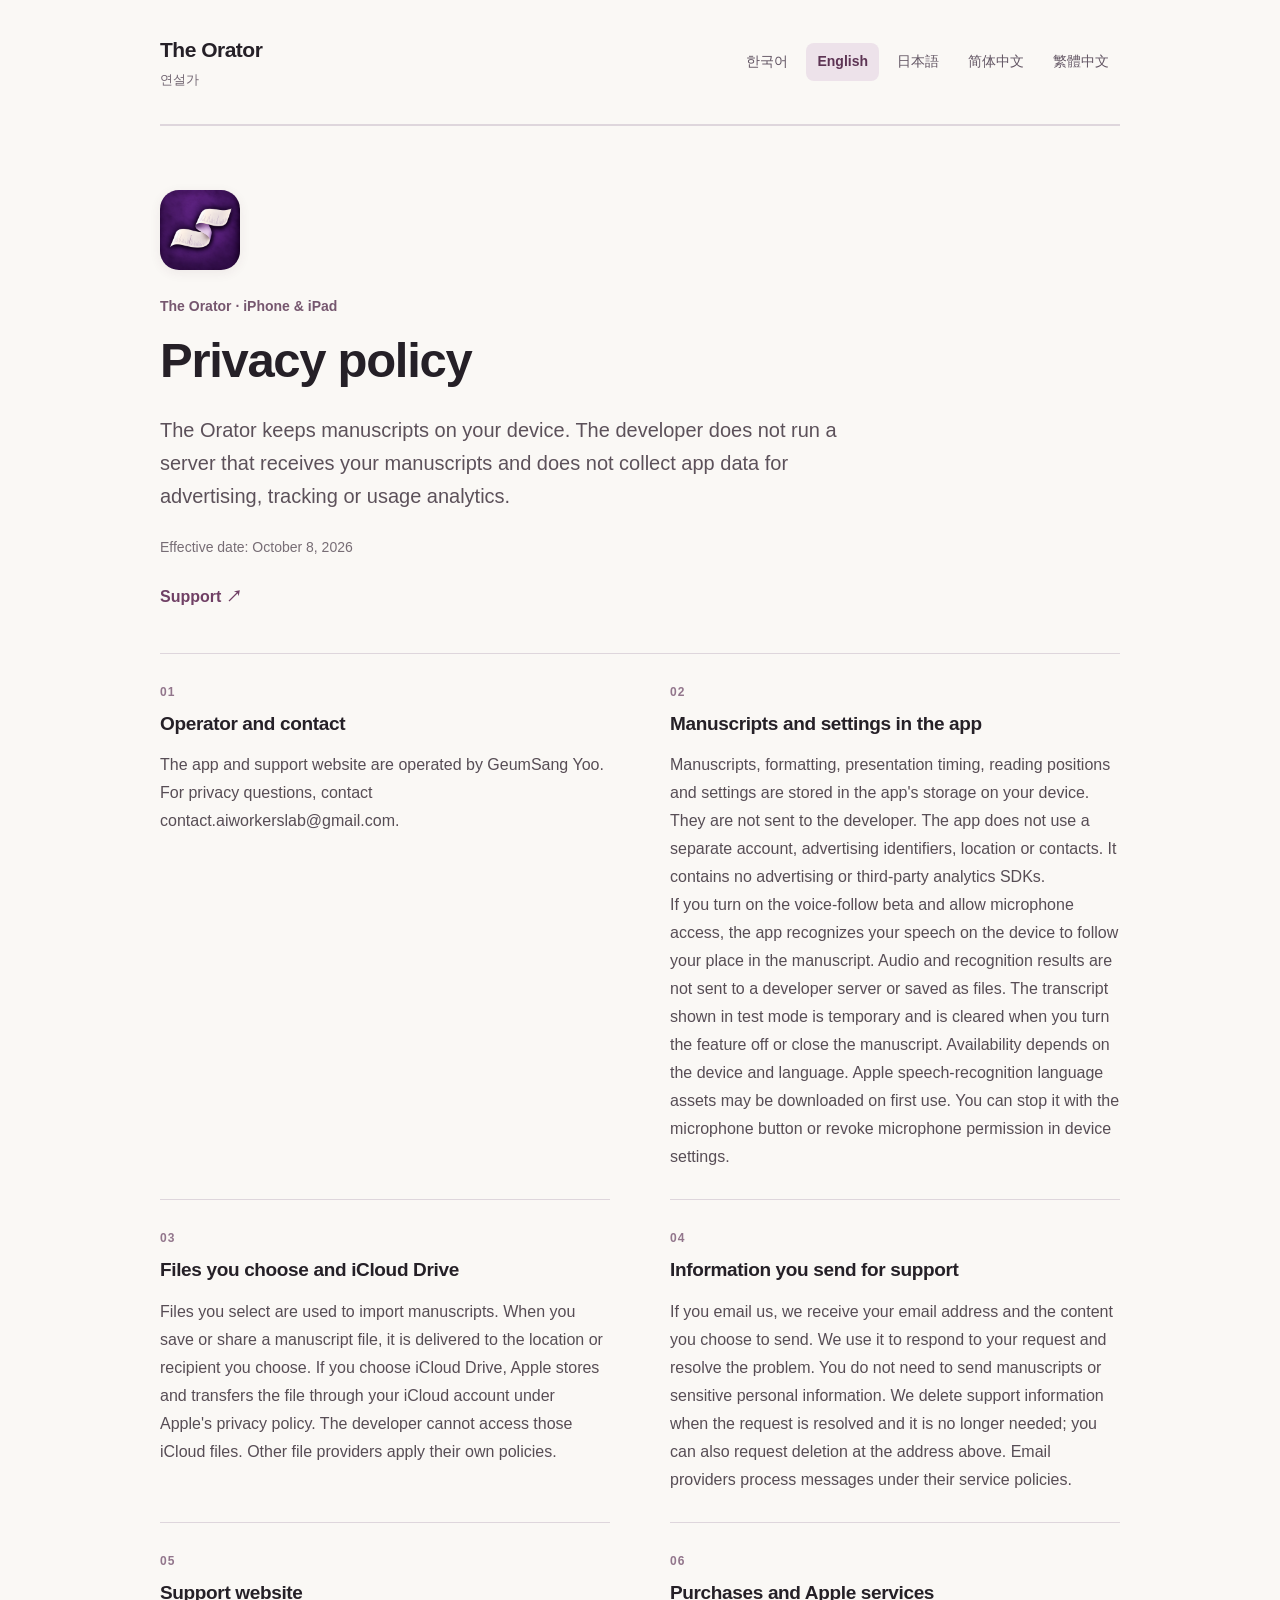
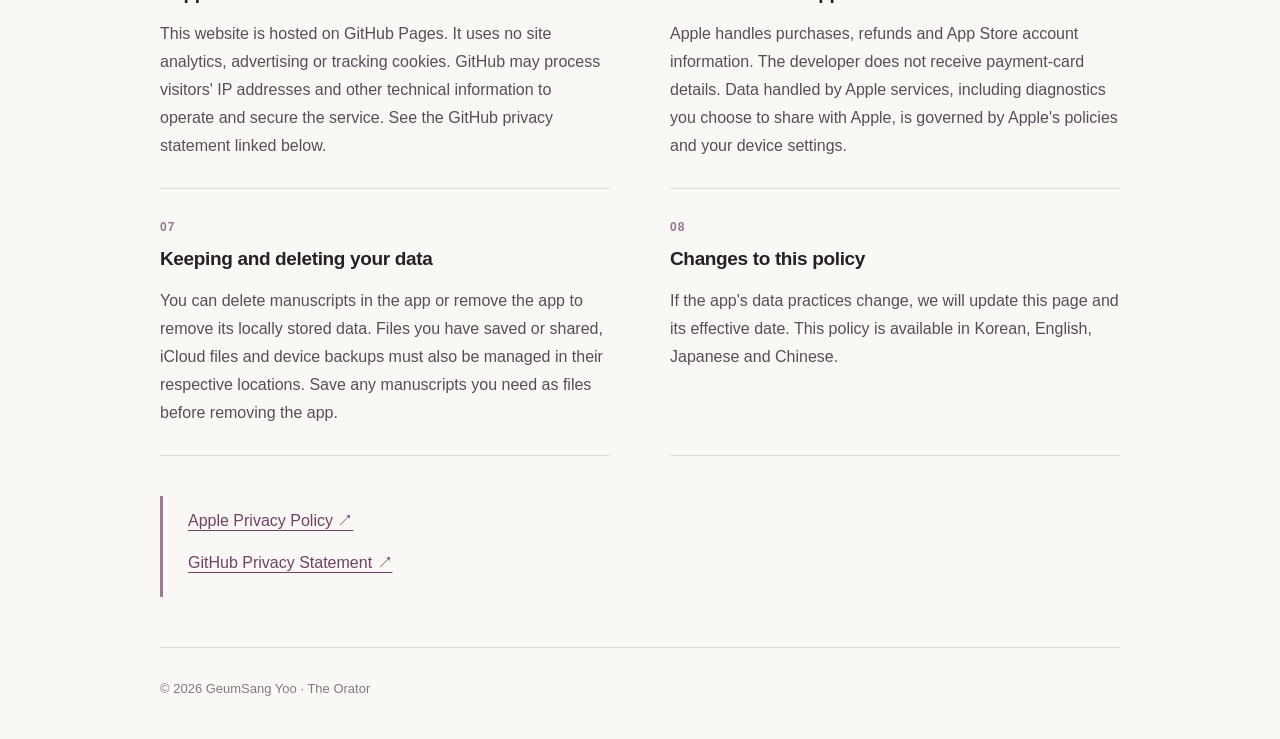
==== commit 4bae5560: "Explain optional on-device voice follow and temporary transcript" ====
--- a/privacy.html
+++ b/privacy.html
@@ -1,27 +1,27 @@
 <!doctype html>
 <html lang="ko"><head><meta charset="utf-8"><meta name="viewport" content="width=device-width,initial-scale=1"><meta name="color-scheme" content="light dark"><title>Privacy · The Orator / 연설가</title><meta name="description" content="How The Orator handles your manuscripts, files and support information."><link rel="icon" href="icon.png"><link rel="stylesheet" href="style.css"><script src="language.js" defer></script></head>
 <body><div class="shell"><header class="masthead"><a class="brand" href="./" aria-label="The Orator support">The Orator<span>연설가</span></a><nav class="languages" aria-label="Language"><a href="#ko" data-language="ko" lang="ko">한국어</a><a href="#english" data-language="english" lang="en">English</a><a href="#ja" data-language="ja" lang="ja">日本語</a><a href="#zh-Hans" data-language="zh-Hans" lang="zh-Hans">简体中文</a><a href="#zh-Hant" data-language="zh-Hant" lang="zh-Hant">繁體中文</a></nav></header><main><article id="ko" lang="ko" class="language-panel" data-panel="ko">
- <header class="hero"><img src="icon.png" width="80" height="80" alt=""><p class="eyebrow">연설가 · iPhone &amp; iPad</p><h1>개인정보 처리방침</h1><p class="intro">연설가는 원고를 기기에 보관합니다. 개발자가 원고를 받는 서버를 운영하거나, 앱에서 광고·추적·사용 분석을 위한 정보를 수집하지 않습니다.</p><p class="date">적용일: 2026년 10월 3일</p><div class="page-links"><a href="./#ko">사용 안내 <span aria-hidden="true">↗</span></a></div></header>
- <div class="content"><section><h2><span class="section-number" aria-hidden="true">01</span>운영자와 연락처</h2><p>이 앱과 지원 사이트는 GeumSang Yoo가 운영합니다. 개인정보 관련 문의는 contact.aiworkerslab@gmail.com으로 보내 주세요.</p></section><section><h2><span class="section-number" aria-hidden="true">02</span>앱 안의 원고와 설정</h2><p>원고, 서식, 발표 시간, 읽던 위치와 설정은 기기의 앱 저장 공간에 저장됩니다. 이 정보는 개발자에게 전송되지 않습니다. 앱은 별도 계정, 광고 식별자, 위치, 연락처, 마이크, 음성 녹음이나 음성 인식을 사용하지 않습니다. 광고 및 제3자 분석 SDK를 포함하지 않습니다.</p></section><section><h2><span class="section-number" aria-hidden="true">03</span>직접 선택한 파일과 iCloud Drive</h2><p>사용자가 선택한 파일은 원고를 가져오는 데 사용됩니다. 원고 파일을 저장하거나 공유하면 선택한 위치 또는 대상에게 파일이 전달됩니다. iCloud Drive를 선택한 경우 Apple이 사용자의 iCloud 계정으로 파일의 보관과 기기 간 전송을 처리하며 Apple의 개인정보 정책이 적용됩니다. 개발자는 해당 iCloud 파일에 접근할 수 없습니다. 다른 파일 제공업체를 선택하면 그 업체의 정책이 적용됩니다.</p></section><section><h2><span class="section-number" aria-hidden="true">04</span>문의할 때 보내는 정보</h2><p>이메일로 문의하면 이메일 주소와 직접 보낸 내용을 받습니다. 이 정보는 문의에 답하고 문제를 해결하는 데 사용합니다. 원고나 민감한 개인정보를 보낼 필요는 없습니다. 문의 처리가 끝나 정보가 더 필요하지 않으면 삭제하며, 삭제 요청은 위 연락처로 할 수 있습니다. 이메일 제공업체는 자체 서비스 정책에 따라 메시지를 처리합니다.</p></section><section><h2><span class="section-number" aria-hidden="true">05</span>지원 웹사이트</h2><p>지원 페이지는 GitHub Pages에서 제공합니다. 이 사이트는 자체 분석 도구, 광고, 추적용 쿠키를 사용하지 않습니다. GitHub는 보안 등 서비스 운영을 위해 방문자의 IP 주소 등 기술 정보를 처리할 수 있습니다. 자세한 내용은 아래 GitHub 개인정보 처리방침을 확인하세요.</p></section><section><h2><span class="section-number" aria-hidden="true">06</span>구매와 Apple 서비스</h2><p>앱 구매·환불·App Store 계정 정보는 Apple이 처리합니다. 개발자는 결제 카드 정보를 받지 않습니다. Apple에 선택적으로 공유하는 진단 정보 등 Apple 서비스의 데이터 처리는 Apple 정책과 기기 설정을 따릅니다.</p></section><section><h2><span class="section-number" aria-hidden="true">07</span>보관·삭제와 선택</h2><p>앱에서 원고를 삭제하거나 앱을 제거하면 기기에 보관된 데이터를 제거할 수 있습니다. 별도로 저장하거나 공유한 .orator 파일, iCloud 파일과 기기 백업은 해당 위치에서도 관리해야 합니다. 앱을 지우기 전에 필요한 원고를 파일로 저장해 주세요.</p></section><section><h2><span class="section-number" aria-hidden="true">08</span>정책 변경</h2><p>앱의 데이터 처리 방식이 달라지면 이 페이지와 적용일을 갱신합니다. 이 문서는 한국어, 영어, 일본어, 중국어로 제공됩니다.</p></section></div>
+ <header class="hero"><img src="icon.png" width="80" height="80" alt=""><p class="eyebrow">연설가 · iPhone &amp; iPad</p><h1>개인정보 처리방침</h1><p class="intro">연설가는 원고를 기기에 보관합니다. 개발자가 원고를 받는 서버를 운영하거나, 앱에서 광고·추적·사용 분석을 위한 정보를 수집하지 않습니다.</p><p class="date">적용일: 2026년 10월 8일</p><div class="page-links"><a href="./#ko">사용 안내 <span aria-hidden="true">↗</span></a></div></header>
+ <div class="content"><section><h2><span class="section-number" aria-hidden="true">01</span>운영자와 연락처</h2><p>이 앱과 지원 사이트는 GeumSang Yoo가 운영합니다. 개인정보 관련 문의는 contact.aiworkerslab@gmail.com으로 보내 주세요.</p></section><section><h2><span class="section-number" aria-hidden="true">02</span>앱 안의 원고와 설정</h2><p>원고, 서식, 발표 시간, 읽던 위치와 설정은 기기의 앱 저장 공간에 저장됩니다. 이 정보는 개발자에게 전송되지 않습니다. 앱은 별도 계정, 광고 식별자, 위치, 연락처를 사용하지 않습니다. 광고 및 제3자 분석 SDK를 포함하지 않습니다.</p><p>음성 따라가기 베타를 직접 켜고 마이크 사용을 허용하면, 읽는 말을 기기 안에서 인식해 원고의 위치를 맞춥니다. 음성과 인식 결과는 개발자 서버로 보내거나 파일로 저장하지 않습니다. 테스트 모드에서 보이는 인식 결과도 일시적으로 표시하며, 기능을 끄거나 원고를 닫으면 지웁니다. 지원 기기와 언어에서 사용할 수 있으며, 처음에는 Apple의 음성 인식 언어 자료를 내려받을 수 있습니다. 마이크 버튼으로 끄거나 기기 설정에서 마이크 권한을 해제할 수 있습니다.</p></section><section><h2><span class="section-number" aria-hidden="true">03</span>직접 선택한 파일과 iCloud Drive</h2><p>사용자가 선택한 파일은 원고를 가져오는 데 사용됩니다. 원고 파일을 저장하거나 공유하면 선택한 위치 또는 대상에게 파일이 전달됩니다. iCloud Drive를 선택한 경우 Apple이 사용자의 iCloud 계정으로 파일의 보관과 기기 간 전송을 처리하며 Apple의 개인정보 정책이 적용됩니다. 개발자는 해당 iCloud 파일에 접근할 수 없습니다. 다른 파일 제공업체를 선택하면 그 업체의 정책이 적용됩니다.</p></section><section><h2><span class="section-number" aria-hidden="true">04</span>문의할 때 보내는 정보</h2><p>이메일로 문의하면 이메일 주소와 직접 보낸 내용을 받습니다. 이 정보는 문의에 답하고 문제를 해결하는 데 사용합니다. 원고나 민감한 개인정보를 보낼 필요는 없습니다. 문의 처리가 끝나 정보가 더 필요하지 않으면 삭제하며, 삭제 요청은 위 연락처로 할 수 있습니다. 이메일 제공업체는 자체 서비스 정책에 따라 메시지를 처리합니다.</p></section><section><h2><span class="section-number" aria-hidden="true">05</span>지원 웹사이트</h2><p>지원 페이지는 GitHub Pages에서 제공합니다. 이 사이트는 자체 분석 도구, 광고, 추적용 쿠키를 사용하지 않습니다. GitHub는 보안 등 서비스 운영을 위해 방문자의 IP 주소 등 기술 정보를 처리할 수 있습니다. 자세한 내용은 아래 GitHub 개인정보 처리방침을 확인하세요.</p></section><section><h2><span class="section-number" aria-hidden="true">06</span>구매와 Apple 서비스</h2><p>앱 구매·환불·App Store 계정 정보는 Apple이 처리합니다. 개발자는 결제 카드 정보를 받지 않습니다. Apple에 선택적으로 공유하는 진단 정보 등 Apple 서비스의 데이터 처리는 Apple 정책과 기기 설정을 따릅니다.</p></section><section><h2><span class="section-number" aria-hidden="true">07</span>보관·삭제와 선택</h2><p>앱에서 원고를 삭제하거나 앱을 제거하면 기기에 보관된 데이터를 제거할 수 있습니다. 별도로 저장하거나 공유한 .orator 파일, iCloud 파일과 기기 백업은 해당 위치에서도 관리해야 합니다. 앱을 지우기 전에 필요한 원고를 파일로 저장해 주세요.</p></section><section><h2><span class="section-number" aria-hidden="true">08</span>정책 변경</h2><p>앱의 데이터 처리 방식이 달라지면 이 페이지와 적용일을 갱신합니다. 이 문서는 한국어, 영어, 일본어, 중국어로 제공됩니다.</p></section></div>
  <aside class="contact"><p><a href="https://www.apple.com/legal/privacy/">Apple Privacy Policy ↗</a></p><p><a href="https://docs.github.com/en/site-policy/privacy-policies/github-general-privacy-statement">GitHub Privacy Statement ↗</a></p></aside>
  </article>
 <article id="english" lang="en" class="language-panel" data-panel="english">
- <header class="hero"><img src="icon.png" width="80" height="80" alt=""><p class="eyebrow">The Orator · iPhone &amp; iPad</p><h1>Privacy policy</h1><p class="intro">The Orator keeps manuscripts on your device. The developer does not run a server that receives your manuscripts and does not collect app data for advertising, tracking or usage analytics.</p><p class="date">Effective date: October 3, 2026</p><div class="page-links"><a href="./#english">Support <span aria-hidden="true">↗</span></a></div></header>
- <div class="content"><section><h2><span class="section-number" aria-hidden="true">01</span>Operator and contact</h2><p>The app and support website are operated by GeumSang Yoo. For privacy questions, contact contact.aiworkerslab@gmail.com.</p></section><section><h2><span class="section-number" aria-hidden="true">02</span>Manuscripts and settings in the app</h2><p>Manuscripts, formatting, presentation timing, reading positions and settings are stored in the app's storage on your device. They are not sent to the developer. The app does not use a separate account, advertising identifiers, location, contacts, microphone recording or speech recognition. It contains no advertising or third-party analytics SDKs.</p></section><section><h2><span class="section-number" aria-hidden="true">03</span>Files you choose and iCloud Drive</h2><p>Files you select are used to import manuscripts. When you save or share a manuscript file, it is delivered to the location or recipient you choose. If you choose iCloud Drive, Apple stores and transfers the file through your iCloud account under Apple's privacy policy. The developer cannot access those iCloud files. Other file providers apply their own policies.</p></section><section><h2><span class="section-number" aria-hidden="true">04</span>Information you send for support</h2><p>If you email us, we receive your email address and the content you choose to send. We use it to respond to your request and resolve the problem. You do not need to send manuscripts or sensitive personal information. We delete support information when the request is resolved and it is no longer needed; you can also request deletion at the address above. Email providers process messages under their service policies.</p></section><section><h2><span class="section-number" aria-hidden="true">05</span>Support website</h2><p>This website is hosted on GitHub Pages. It uses no site analytics, advertising or tracking cookies. GitHub may process visitors' IP addresses and other technical information to operate and secure the service. See the GitHub privacy statement linked below.</p></section><section><h2><span class="section-number" aria-hidden="true">06</span>Purchases and Apple services</h2><p>Apple handles purchases, refunds and App Store account information. The developer does not receive payment-card details. Data handled by Apple services, including diagnostics you choose to share with Apple, is governed by Apple's policies and your device settings.</p></section><section><h2><span class="section-number" aria-hidden="true">07</span>Keeping and deleting your data</h2><p>You can delete manuscripts in the app or remove the app to remove its locally stored data. Files you have saved or shared, iCloud files and device backups must also be managed in their respective locations. Save any manuscripts you need as files before removing the app.</p></section><section><h2><span class="section-number" aria-hidden="true">08</span>Changes to this policy</h2><p>If the app's data practices change, we will update this page and its effective date. This policy is available in Korean, English, Japanese and Chinese.</p></section></div>
+ <header class="hero"><img src="icon.png" width="80" height="80" alt=""><p class="eyebrow">The Orator · iPhone &amp; iPad</p><h1>Privacy policy</h1><p class="intro">The Orator keeps manuscripts on your device. The developer does not run a server that receives your manuscripts and does not collect app data for advertising, tracking or usage analytics.</p><p class="date">Effective date: October 8, 2026</p><div class="page-links"><a href="./#english">Support <span aria-hidden="true">↗</span></a></div></header>
+ <div class="content"><section><h2><span class="section-number" aria-hidden="true">01</span>Operator and contact</h2><p>The app and support website are operated by GeumSang Yoo. For privacy questions, contact contact.aiworkerslab@gmail.com.</p></section><section><h2><span class="section-number" aria-hidden="true">02</span>Manuscripts and settings in the app</h2><p>Manuscripts, formatting, presentation timing, reading positions and settings are stored in the app's storage on your device. They are not sent to the developer. The app does not use a separate account, advertising identifiers, location or contacts. It contains no advertising or third-party analytics SDKs.</p><p>If you turn on the voice-follow beta and allow microphone access, the app recognizes your speech on the device to follow your place in the manuscript. Audio and recognition results are not sent to a developer server or saved as files. The transcript shown in test mode is temporary and is cleared when you turn the feature off or close the manuscript. Availability depends on the device and language. Apple speech-recognition language assets may be downloaded on first use. You can stop it with the microphone button or revoke microphone permission in device settings.</p></section><section><h2><span class="section-number" aria-hidden="true">03</span>Files you choose and iCloud Drive</h2><p>Files you select are used to import manuscripts. When you save or share a manuscript file, it is delivered to the location or recipient you choose. If you choose iCloud Drive, Apple stores and transfers the file through your iCloud account under Apple's privacy policy. The developer cannot access those iCloud files. Other file providers apply their own policies.</p></section><section><h2><span class="section-number" aria-hidden="true">04</span>Information you send for support</h2><p>If you email us, we receive your email address and the content you choose to send. We use it to respond to your request and resolve the problem. You do not need to send manuscripts or sensitive personal information. We delete support information when the request is resolved and it is no longer needed; you can also request deletion at the address above. Email providers process messages under their service policies.</p></section><section><h2><span class="section-number" aria-hidden="true">05</span>Support website</h2><p>This website is hosted on GitHub Pages. It uses no site analytics, advertising or tracking cookies. GitHub may process visitors' IP addresses and other technical information to operate and secure the service. See the GitHub privacy statement linked below.</p></section><section><h2><span class="section-number" aria-hidden="true">06</span>Purchases and Apple services</h2><p>Apple handles purchases, refunds and App Store account information. The developer does not receive payment-card details. Data handled by Apple services, including diagnostics you choose to share with Apple, is governed by Apple's policies and your device settings.</p></section><section><h2><span class="section-number" aria-hidden="true">07</span>Keeping and deleting your data</h2><p>You can delete manuscripts in the app or remove the app to remove its locally stored data. Files you have saved or shared, iCloud files and device backups must also be managed in their respective locations. Save any manuscripts you need as files before removing the app.</p></section><section><h2><span class="section-number" aria-hidden="true">08</span>Changes to this policy</h2><p>If the app's data practices change, we will update this page and its effective date. This policy is available in Korean, English, Japanese and Chinese.</p></section></div>
  <aside class="contact"><p><a href="https://www.apple.com/legal/privacy/">Apple Privacy Policy ↗</a></p><p><a href="https://docs.github.com/en/site-policy/privacy-policies/github-general-privacy-statement">GitHub Privacy Statement ↗</a></p></aside>
  </article>
 <article id="ja" lang="ja" class="language-panel" data-panel="ja">
- <header class="hero"><img src="icon.png" width="80" height="80" alt=""><p class="eyebrow">The Orator · iPhone &amp; iPad</p><h1>プライバシーポリシー</h1><p class="intro">The Oratorは原稿を端末に保存します。開発者は原稿を受信するサーバーを運営せず、広告・追跡・利用分析のためにアプリの情報を収集しません。</p><p class="date">適用日：2026年10月3日</p><div class="page-links"><a href="./#ja">使い方 <span aria-hidden="true">↗</span></a></div></header>
- <div class="content"><section><h2><span class="section-number" aria-hidden="true">01</span>運営者と連絡先</h2><p>このアプリとサポートサイトはGeumSang Yooが運営しています。プライバシーに関するお問い合わせはcontact.aiworkerslab@gmail.comまでお送りください。</p></section><section><h2><span class="section-number" aria-hidden="true">02</span>アプリ内の原稿と設定</h2><p>原稿、書式、発表時間、読んでいた位置、設定は端末内のアプリ領域に保存され、開発者へ送信されません。専用アカウント、広告識別子、位置情報、連絡先、マイク録音、音声認識は使用しません。広告SDKや第三者の分析SDKは含まれていません。</p></section><section><h2><span class="section-number" aria-hidden="true">03</span>選択したファイルとiCloud Drive</h2><p>ユーザーが選択したファイルを原稿の取り込みに使用します。原稿ファイルの保存や共有を行うと、選択した保存先や送信先にファイルが渡ります。iCloud Driveを選ぶ場合、AppleがユーザーのiCloudアカウントでファイルを保存・転送し、Appleのプライバシーポリシーが適用されます。開発者はそのiCloudファイルにアクセスできません。他のファイルサービスには各社のポリシーが適用されます。</p></section><section><h2><span class="section-number" aria-hidden="true">04</span>お問い合わせで送る情報</h2><p>メールでお問い合わせいただくと、メールアドレスと送信内容を受け取ります。お問い合わせへの回答と問題の解決に使用します。原稿や機微な個人情報を送る必要はありません。対応が完了し不要になった情報は削除します。上記連絡先への削除依頼も可能です。メール提供事業者は自社のポリシーに従ってメッセージを処理します。</p></section><section><h2><span class="section-number" aria-hidden="true">05</span>サポートサイト</h2><p>このサイトはGitHub Pagesで公開しています。独自のアクセス解析、広告、追跡用Cookieは使用しません。GitHubはサービスの運用やセキュリティのため、IPアドレスなどの技術情報を処理する場合があります。下記のGitHubプライバシー声明をご確認ください。</p></section><section><h2><span class="section-number" aria-hidden="true">06</span>購入とAppleのサービス</h2><p>購入、返金、App Storeアカウント情報はAppleが処理します。開発者は決済カード情報を受け取りません。Appleに任意で共有する診断情報などは、Appleのポリシーと端末設定に従って扱われます。</p></section><section><h2><span class="section-number" aria-hidden="true">07</span>データの保管と削除</h2><p>アプリ内の原稿を削除するかアプリを削除すると、端末内のデータを削除できます。別途保存・共有したファイル、iCloudファイル、端末のバックアップは、それぞれの保存先でも管理してください。アプリの削除前に必要な原稿をファイルとして保存してください。</p></section><section><h2><span class="section-number" aria-hidden="true">08</span>ポリシーの変更</h2><p>データの取り扱いを変更する場合、このページと適用日を更新します。このポリシーは韓国語、英語、日本語、中国語で提供しています。</p></section></div>
+ <header class="hero"><img src="icon.png" width="80" height="80" alt=""><p class="eyebrow">The Orator · iPhone &amp; iPad</p><h1>プライバシーポリシー</h1><p class="intro">The Oratorは原稿を端末に保存します。開発者は原稿を受信するサーバーを運営せず、広告・追跡・利用分析のためにアプリの情報を収集しません。</p><p class="date">適用日：2026年10月8日</p><div class="page-links"><a href="./#ja">使い方 <span aria-hidden="true">↗</span></a></div></header>
+ <div class="content"><section><h2><span class="section-number" aria-hidden="true">01</span>運営者と連絡先</h2><p>このアプリとサポートサイトはGeumSang Yooが運営しています。プライバシーに関するお問い合わせはcontact.aiworkerslab@gmail.comまでお送りください。</p></section><section><h2><span class="section-number" aria-hidden="true">02</span>アプリ内の原稿と設定</h2><p>原稿、書式、発表時間、読んでいた位置、設定は端末内のアプリ領域に保存され、開発者へ送信されません。専用アカウント、広告識別子、位置情報、連絡先は使用しません。広告SDKや第三者の分析SDKは含まれていません。</p><p>音声追従ベータを自分でオンにしてマイクを許可すると、端末内で発話を認識し、原稿の位置を合わせます。音声や認識結果を開発者のサーバーへ送信したり、ファイルとして保存したりしません。テストモードの認識結果も一時的な表示で、機能をオフにするか原稿を閉じると消去します。対応端末と言語で利用でき、初回はAppleの音声認識用言語データをダウンロードする場合があります。マイクボタンで停止するか、端末の設定でマイクの許可を取り消せます。</p></section><section><h2><span class="section-number" aria-hidden="true">03</span>選択したファイルとiCloud Drive</h2><p>ユーザーが選択したファイルを原稿の取り込みに使用します。原稿ファイルの保存や共有を行うと、選択した保存先や送信先にファイルが渡ります。iCloud Driveを選ぶ場合、AppleがユーザーのiCloudアカウントでファイルを保存・転送し、Appleのプライバシーポリシーが適用されます。開発者はそのiCloudファイルにアクセスできません。他のファイルサービスには各社のポリシーが適用されます。</p></section><section><h2><span class="section-number" aria-hidden="true">04</span>お問い合わせで送る情報</h2><p>メールでお問い合わせいただくと、メールアドレスと送信内容を受け取ります。お問い合わせへの回答と問題の解決に使用します。原稿や機微な個人情報を送る必要はありません。対応が完了し不要になった情報は削除します。上記連絡先への削除依頼も可能です。メール提供事業者は自社のポリシーに従ってメッセージを処理します。</p></section><section><h2><span class="section-number" aria-hidden="true">05</span>サポートサイト</h2><p>このサイトはGitHub Pagesで公開しています。独自のアクセス解析、広告、追跡用Cookieは使用しません。GitHubはサービスの運用やセキュリティのため、IPアドレスなどの技術情報を処理する場合があります。下記のGitHubプライバシー声明をご確認ください。</p></section><section><h2><span class="section-number" aria-hidden="true">06</span>購入とAppleのサービス</h2><p>購入、返金、App Storeアカウント情報はAppleが処理します。開発者は決済カード情報を受け取りません。Appleに任意で共有する診断情報などは、Appleのポリシーと端末設定に従って扱われます。</p></section><section><h2><span class="section-number" aria-hidden="true">07</span>データの保管と削除</h2><p>アプリ内の原稿を削除するかアプリを削除すると、端末内のデータを削除できます。別途保存・共有したファイル、iCloudファイル、端末のバックアップは、それぞれの保存先でも管理してください。アプリの削除前に必要な原稿をファイルとして保存してください。</p></section><section><h2><span class="section-number" aria-hidden="true">08</span>ポリシーの変更</h2><p>データの取り扱いを変更する場合、このページと適用日を更新します。このポリシーは韓国語、英語、日本語、中国語で提供しています。</p></section></div>
  <aside class="contact"><p><a href="https://www.apple.com/legal/privacy/">Apple Privacy Policy ↗</a></p><p><a href="https://docs.github.com/en/site-policy/privacy-policies/github-general-privacy-statement">GitHub Privacy Statement ↗</a></p></aside>
  </article>
 <article id="zh-Hans" lang="zh-Hans" class="language-panel" data-panel="zh-Hans">
- <header class="hero"><img src="icon.png" width="80" height="80" alt=""><p class="eyebrow">The Orator · iPhone &amp; iPad</p><h1>隐私政策</h1><p class="intro">The Orator将讲稿保存在你的设备上。开发者不运营接收讲稿的服务器，也不为广告、追踪或使用分析收集应用数据。</p><p class="date">生效日期：2026年10月3日</p><div class="page-links"><a href="./#zh-Hans">使用帮助 <span aria-hidden="true">↗</span></a></div></header>
- <div class="content"><section><h2><span class="section-number" aria-hidden="true">01</span>运营者与联系方式</h2><p>本应用及支持网站由GeumSang Yoo运营。如有隐私问题，请联系contact.aiworkerslab@gmail.com。</p></section><section><h2><span class="section-number" aria-hidden="true">02</span>应用内的讲稿和设置</h2><p>讲稿、格式、演讲时间、阅读位置及设置保存在设备的应用储存空间中，不会发送给开发者。应用不使用独立账户、广告标识符、位置信息、通讯录、麦克风录音或语音识别，不包含广告或第三方分析SDK。</p></section><section><h2><span class="section-number" aria-hidden="true">03</span>你选择的文件与iCloud Drive</h2><p>你选择的文件用于导入讲稿。保存或分享讲稿文件时，文件会发送到你选择的位置或接收方。选择iCloud Drive后，Apple通过你的iCloud账户储存和传输文件，并适用Apple的隐私政策。开发者无法访问这些iCloud文件。选择其他文件服务时，适用该服务商的政策。</p></section><section><h2><span class="section-number" aria-hidden="true">04</span>你为获得支持而发送的信息</h2><p>通过电子邮件联系我们时，我们会收到你的电子邮件地址和你发送的内容。这些信息用于回复请求和解决问题。你不必发送讲稿或敏感个人信息。请求解决且信息不再需要时，我们会将其删除；你也可以通过上述联系方式请求删除。邮件服务商按照其服务政策处理邮件。</p></section><section><h2><span class="section-number" aria-hidden="true">05</span>支持网站</h2><p>本网站托管于GitHub Pages，不使用自有分析工具、广告或追踪Cookie。GitHub可能为服务运营和安全处理访客IP地址等技术信息。请参阅下方链接中的GitHub隐私声明。</p></section><section><h2><span class="section-number" aria-hidden="true">06</span>购买与Apple服务</h2><p>Apple处理购买、退款和App Store账户信息。开发者不会收到支付卡信息。你选择与Apple共享的诊断信息等Apple服务数据，按照Apple的政策及设备设置处理。</p></section><section><h2><span class="section-number" aria-hidden="true">07</span>保留与删除数据</h2><p>你可以在应用内删除讲稿，或删除应用以移除其本地数据。另行保存或分享的文件、iCloud文件及设备备份，也需要在相应位置管理。删除应用前，请将需要的讲稿保存为文件。</p></section><section><h2><span class="section-number" aria-hidden="true">08</span>政策变更</h2><p>如果应用的数据处理方式改变，我们将更新本页及生效日期。本政策提供韩语、英语、日语和中文版本。</p></section></div>
+ <header class="hero"><img src="icon.png" width="80" height="80" alt=""><p class="eyebrow">The Orator · iPhone &amp; iPad</p><h1>隐私政策</h1><p class="intro">The Orator将讲稿保存在你的设备上。开发者不运营接收讲稿的服务器，也不为广告、追踪或使用分析收集应用数据。</p><p class="date">生效日期：2026年10月8日</p><div class="page-links"><a href="./#zh-Hans">使用帮助 <span aria-hidden="true">↗</span></a></div></header>
+ <div class="content"><section><h2><span class="section-number" aria-hidden="true">01</span>运营者与联系方式</h2><p>本应用及支持网站由GeumSang Yoo运营。如有隐私问题，请联系contact.aiworkerslab@gmail.com。</p></section><section><h2><span class="section-number" aria-hidden="true">02</span>应用内的讲稿和设置</h2><p>讲稿、格式、演讲时间、阅读位置及设置保存在设备的应用储存空间中，不会发送给开发者。应用不使用独立账户、广告标识符、位置信息或通讯录，不包含广告或第三方分析SDK。</p><p>当你主动开启语音跟随测试版并允许麦克风访问时，应用会在设备上识别你说的话，以跟随讲稿中的位置。音频和识别结果不会发送到开发者服务器，也不会保存为文件。测试模式中显示的识别文字仅临时保留，关闭功能或讲稿后即清除。可用性取决于设备和语言；首次使用时可能会下载Apple的语音识别语言资源。你可以通过麦克风按钮停止，或在设备设置中撤销麦克风权限。</p></section><section><h2><span class="section-number" aria-hidden="true">03</span>你选择的文件与iCloud Drive</h2><p>你选择的文件用于导入讲稿。保存或分享讲稿文件时，文件会发送到你选择的位置或接收方。选择iCloud Drive后，Apple通过你的iCloud账户储存和传输文件，并适用Apple的隐私政策。开发者无法访问这些iCloud文件。选择其他文件服务时，适用该服务商的政策。</p></section><section><h2><span class="section-number" aria-hidden="true">04</span>你为获得支持而发送的信息</h2><p>通过电子邮件联系我们时，我们会收到你的电子邮件地址和你发送的内容。这些信息用于回复请求和解决问题。你不必发送讲稿或敏感个人信息。请求解决且信息不再需要时，我们会将其删除；你也可以通过上述联系方式请求删除。邮件服务商按照其服务政策处理邮件。</p></section><section><h2><span class="section-number" aria-hidden="true">05</span>支持网站</h2><p>本网站托管于GitHub Pages，不使用自有分析工具、广告或追踪Cookie。GitHub可能为服务运营和安全处理访客IP地址等技术信息。请参阅下方链接中的GitHub隐私声明。</p></section><section><h2><span class="section-number" aria-hidden="true">06</span>购买与Apple服务</h2><p>Apple处理购买、退款和App Store账户信息。开发者不会收到支付卡信息。你选择与Apple共享的诊断信息等Apple服务数据，按照Apple的政策及设备设置处理。</p></section><section><h2><span class="section-number" aria-hidden="true">07</span>保留与删除数据</h2><p>你可以在应用内删除讲稿，或删除应用以移除其本地数据。另行保存或分享的文件、iCloud文件及设备备份，也需要在相应位置管理。删除应用前，请将需要的讲稿保存为文件。</p></section><section><h2><span class="section-number" aria-hidden="true">08</span>政策变更</h2><p>如果应用的数据处理方式改变，我们将更新本页及生效日期。本政策提供韩语、英语、日语和中文版本。</p></section></div>
  <aside class="contact"><p><a href="https://www.apple.com/legal/privacy/">Apple Privacy Policy ↗</a></p><p><a href="https://docs.github.com/en/site-policy/privacy-policies/github-general-privacy-statement">GitHub Privacy Statement ↗</a></p></aside>
  </article>
 <article id="zh-Hant" lang="zh-Hant" class="language-panel" data-panel="zh-Hant">
- <header class="hero"><img src="icon.png" width="80" height="80" alt=""><p class="eyebrow">The Orator · iPhone &amp; iPad</p><h1>隱私權政策</h1><p class="intro">The Orator將講稿儲存在你的裝置上。開發者不營運接收講稿的伺服器，也不為廣告、追蹤或使用分析收集App資料。</p><p class="date">生效日期：2026年10月3日</p><div class="page-links"><a href="./#zh-Hant">使用說明 <span aria-hidden="true">↗</span></a></div></header>
- <div class="content"><section><h2><span class="section-number" aria-hidden="true">01</span>營運者與聯絡方式</h2><p>本App及支援網站由GeumSang Yoo營運。如有隱私權問題，請聯絡contact.aiworkerslab@gmail.com。</p></section><section><h2><span class="section-number" aria-hidden="true">02</span>App內的講稿與設定</h2><p>講稿、格式、演講時間、閱讀位置與設定儲存在裝置的App儲存空間中，不會傳送給開發者。App不使用獨立帳號、廣告識別碼、位置資訊、通訊錄、麥克風錄音或語音辨識，不包含廣告或第三方分析SDK。</p></section><section><h2><span class="section-number" aria-hidden="true">03</span>你選擇的檔案與iCloud Drive</h2><p>你選擇的檔案用於匯入講稿。儲存或分享講稿檔案時，檔案會傳送到你選擇的位置或接收方。選擇iCloud Drive後，Apple透過你的iCloud帳號儲存和傳輸檔案，並適用Apple的隱私權政策。開發者無法存取這些iCloud檔案。選擇其他檔案服務時，適用該服務商的政策。</p></section><section><h2><span class="section-number" aria-hidden="true">04</span>你為取得支援而傳送的資訊</h2><p>透過電子郵件聯絡我們時，我們會收到你的電子郵件地址與你傳送的內容。這些資訊用於回覆請求與解決問題。你不必傳送講稿或敏感個人資料。請求解決且資訊不再需要時，我們會將其刪除；你也可以透過上述聯絡方式請求刪除。郵件服務商依照其服務政策處理郵件。</p></section><section><h2><span class="section-number" aria-hidden="true">05</span>支援網站</h2><p>本網站由GitHub Pages託管，不使用自有分析工具、廣告或追蹤Cookie。GitHub可能為服務營運與安全處理訪客IP位址等技術資訊。請參閱下方連結中的GitHub隱私權聲明。</p></section><section><h2><span class="section-number" aria-hidden="true">06</span>購買與Apple服務</h2><p>Apple處理購買、退款與App Store帳號資訊。開發者不會收到付款卡片資訊。你選擇與Apple分享的診斷資訊等Apple服務資料，依照Apple的政策與裝置設定處理。</p></section><section><h2><span class="section-number" aria-hidden="true">07</span>保留與刪除資料</h2><p>你可以在App內刪除講稿，或刪除App以移除其本機資料。另行儲存或分享的檔案、iCloud檔案與裝置備份，也需要在相應位置管理。刪除App前，請將需要的講稿儲存為檔案。</p></section><section><h2><span class="section-number" aria-hidden="true">08</span>政策變更</h2><p>如果App的資料處理方式改變，我們將更新本頁與生效日期。本政策提供韓文、英文、日文和中文版本。</p></section></div>
+ <header class="hero"><img src="icon.png" width="80" height="80" alt=""><p class="eyebrow">The Orator · iPhone &amp; iPad</p><h1>隱私權政策</h1><p class="intro">The Orator將講稿儲存在你的裝置上。開發者不營運接收講稿的伺服器，也不為廣告、追蹤或使用分析收集App資料。</p><p class="date">生效日期：2026年10月8日</p><div class="page-links"><a href="./#zh-Hant">使用說明 <span aria-hidden="true">↗</span></a></div></header>
+ <div class="content"><section><h2><span class="section-number" aria-hidden="true">01</span>營運者與聯絡方式</h2><p>本App及支援網站由GeumSang Yoo營運。如有隱私權問題，請聯絡contact.aiworkerslab@gmail.com。</p></section><section><h2><span class="section-number" aria-hidden="true">02</span>App內的講稿與設定</h2><p>講稿、格式、演講時間、閱讀位置與設定儲存在裝置的App儲存空間中，不會傳送給開發者。App不使用獨立帳號、廣告識別碼、位置資訊或通訊錄，不包含廣告或第三方分析SDK。</p><p>當你主動開啟語音跟隨測試版並允許麥克風存取時，App會在裝置上辨識你說的話，以跟隨講稿中的位置。音訊和辨識結果不會傳送至開發者伺服器，也不會儲存為檔案。測試模式中顯示的辨識文字僅暫時保留，關閉功能或講稿後即清除。可用性取決於裝置和語言；首次使用時可能會下載Apple的語音辨識語言資源。你可以透過麥克風按鈕停止，或在裝置設定中撤銷麥克風權限。</p></section><section><h2><span class="section-number" aria-hidden="true">03</span>你選擇的檔案與iCloud Drive</h2><p>你選擇的檔案用於匯入講稿。儲存或分享講稿檔案時，檔案會傳送到你選擇的位置或接收方。選擇iCloud Drive後，Apple透過你的iCloud帳號儲存和傳輸檔案，並適用Apple的隱私權政策。開發者無法存取這些iCloud檔案。選擇其他檔案服務時，適用該服務商的政策。</p></section><section><h2><span class="section-number" aria-hidden="true">04</span>你為取得支援而傳送的資訊</h2><p>透過電子郵件聯絡我們時，我們會收到你的電子郵件地址與你傳送的內容。這些資訊用於回覆請求與解決問題。你不必傳送講稿或敏感個人資料。請求解決且資訊不再需要時，我們會將其刪除；你也可以透過上述聯絡方式請求刪除。郵件服務商依照其服務政策處理郵件。</p></section><section><h2><span class="section-number" aria-hidden="true">05</span>支援網站</h2><p>本網站由GitHub Pages託管，不使用自有分析工具、廣告或追蹤Cookie。GitHub可能為服務營運與安全處理訪客IP位址等技術資訊。請參閱下方連結中的GitHub隱私權聲明。</p></section><section><h2><span class="section-number" aria-hidden="true">06</span>購買與Apple服務</h2><p>Apple處理購買、退款與App Store帳號資訊。開發者不會收到付款卡片資訊。你選擇與Apple分享的診斷資訊等Apple服務資料，依照Apple的政策與裝置設定處理。</p></section><section><h2><span class="section-number" aria-hidden="true">07</span>保留與刪除資料</h2><p>你可以在App內刪除講稿，或刪除App以移除其本機資料。另行儲存或分享的檔案、iCloud檔案與裝置備份，也需要在相應位置管理。刪除App前，請將需要的講稿儲存為檔案。</p></section><section><h2><span class="section-number" aria-hidden="true">08</span>政策變更</h2><p>如果App的資料處理方式改變，我們將更新本頁與生效日期。本政策提供韓文、英文、日文和中文版本。</p></section></div>
  <aside class="contact"><p><a href="https://www.apple.com/legal/privacy/">Apple Privacy Policy ↗</a></p><p><a href="https://docs.github.com/en/site-policy/privacy-policies/github-general-privacy-statement">GitHub Privacy Statement ↗</a></p></aside>
  </article></main><footer>© 2026 GeumSang Yoo · The Orator</footer></div></body></html>
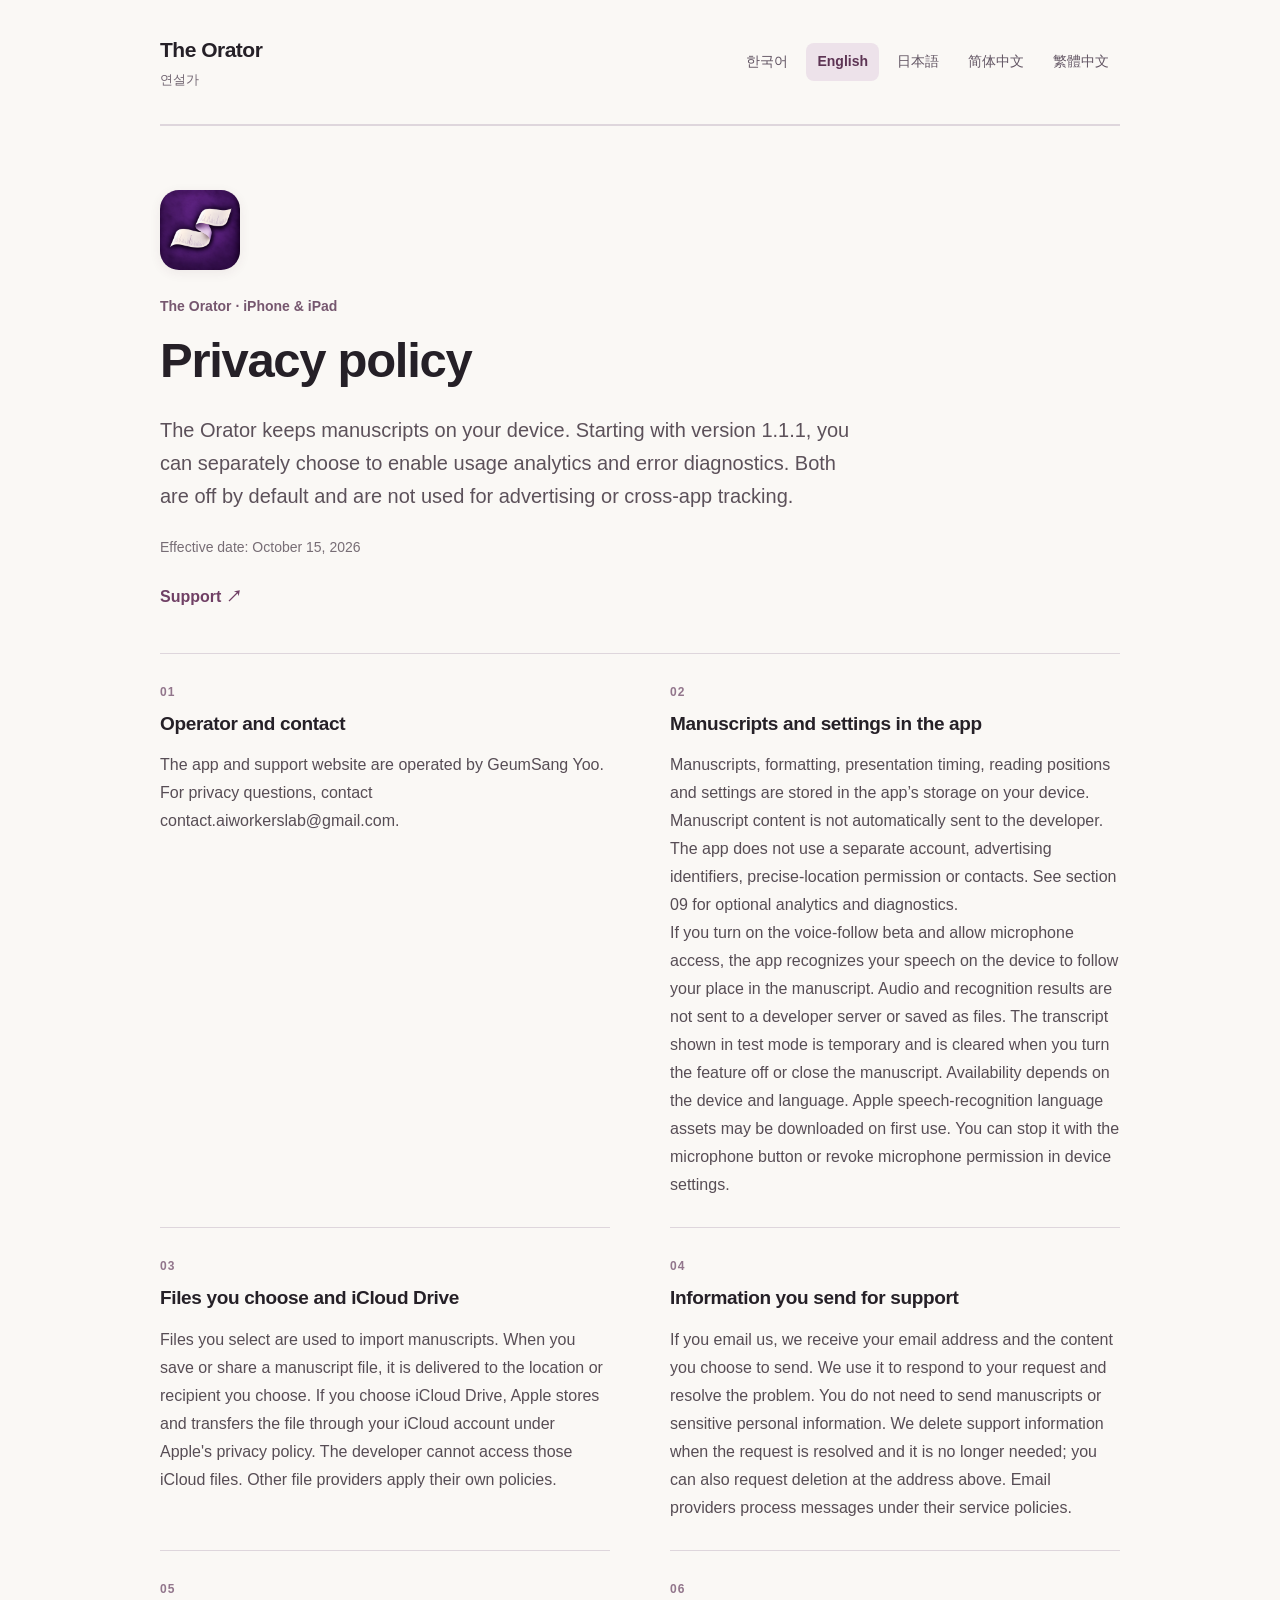
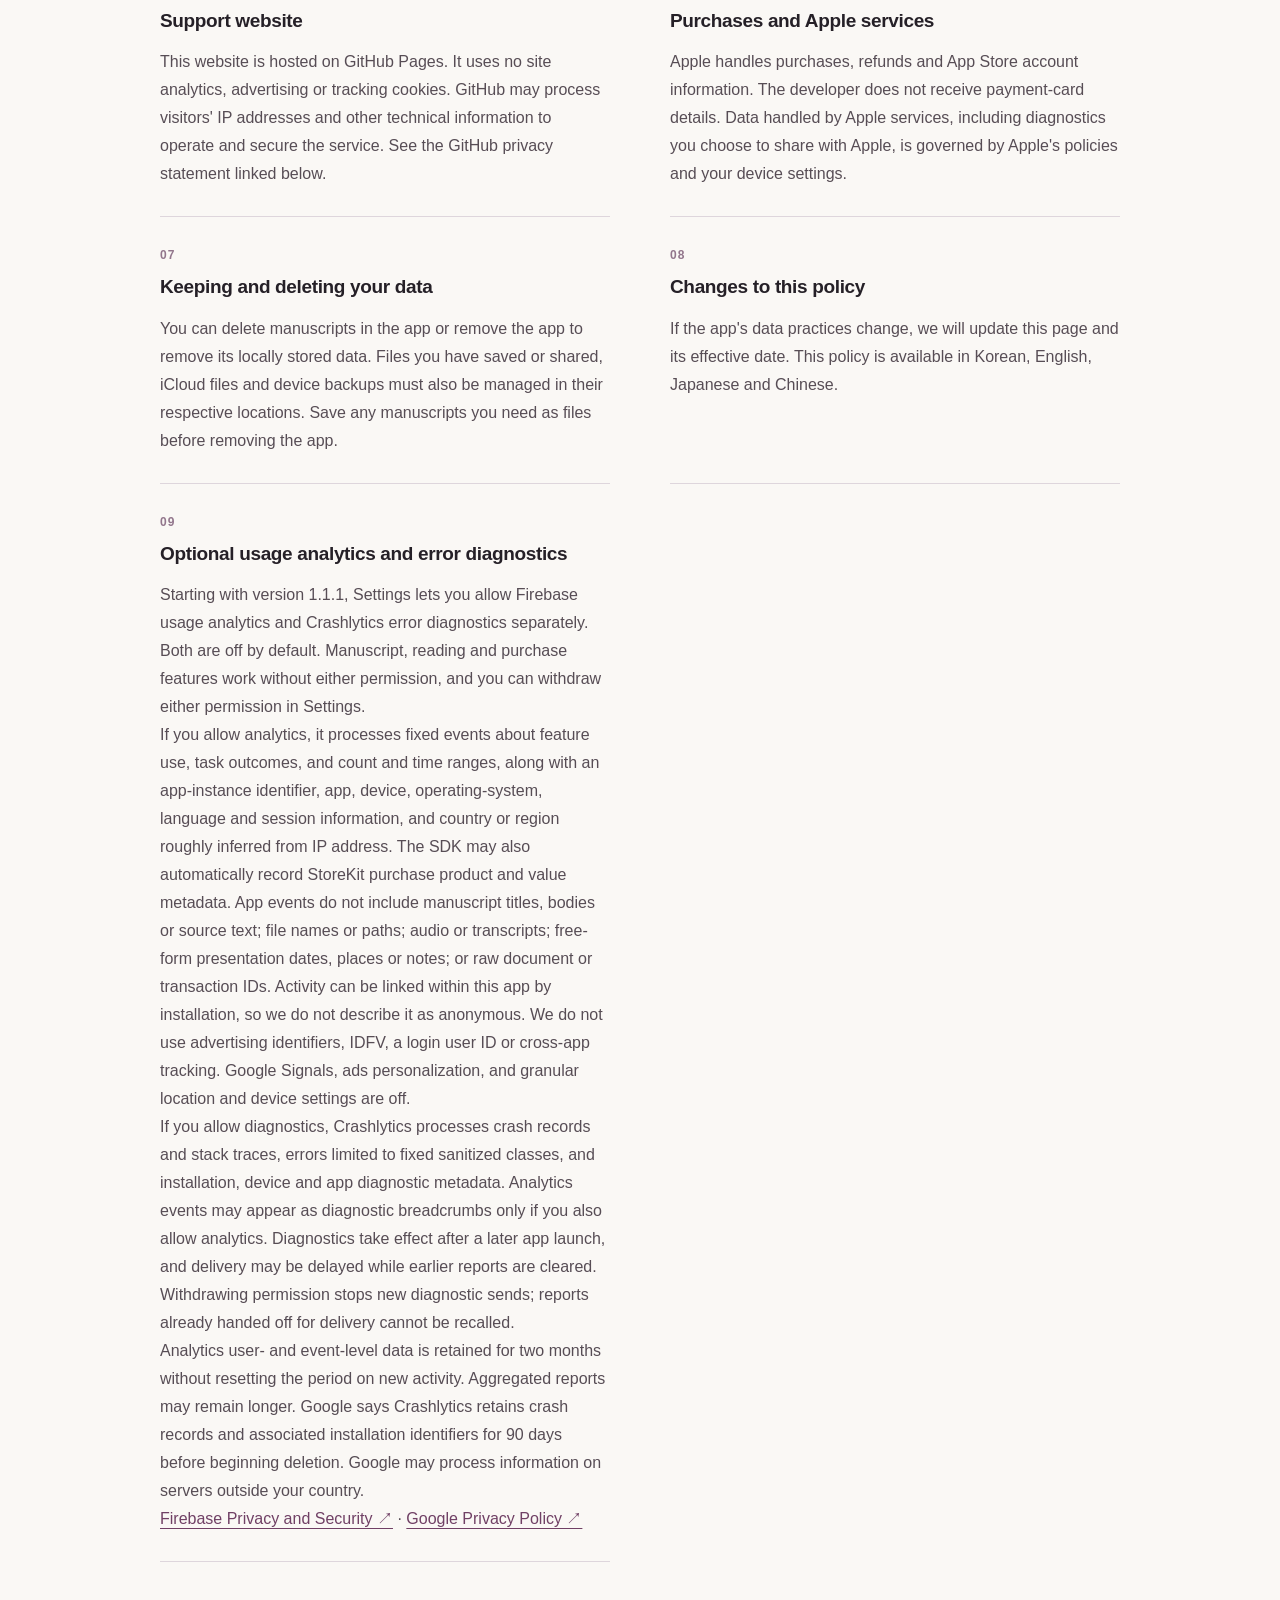
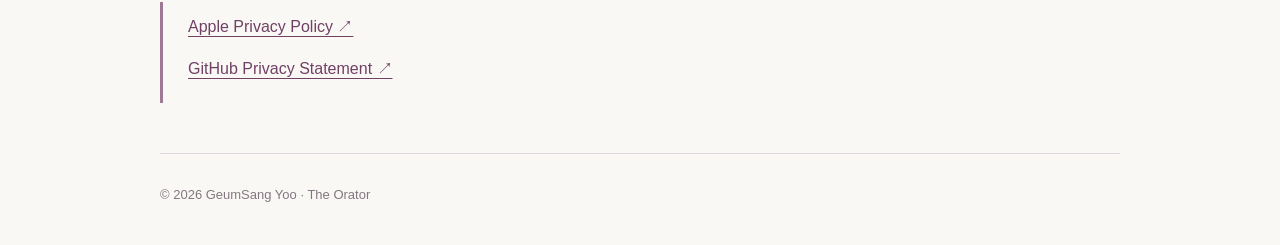
==== commit cf4f4ca3: "Explain optional analytics and diagnostics from version 1.1.1" ====
--- a/privacy.html
+++ b/privacy.html
@@ -1,27 +1,27 @@
 <!doctype html>
 <html lang="ko"><head><meta charset="utf-8"><meta name="viewport" content="width=device-width,initial-scale=1"><meta name="color-scheme" content="light dark"><title>Privacy · The Orator / 연설가</title><meta name="description" content="How The Orator handles your manuscripts, files and support information."><link rel="icon" href="icon.png"><link rel="stylesheet" href="style.css"><script src="language.js" defer></script></head>
 <body><div class="shell"><header class="masthead"><a class="brand" href="./" aria-label="The Orator support">The Orator<span>연설가</span></a><nav class="languages" aria-label="Language"><a href="#ko" data-language="ko" lang="ko">한국어</a><a href="#english" data-language="english" lang="en">English</a><a href="#ja" data-language="ja" lang="ja">日本語</a><a href="#zh-Hans" data-language="zh-Hans" lang="zh-Hans">简体中文</a><a href="#zh-Hant" data-language="zh-Hant" lang="zh-Hant">繁體中文</a></nav></header><main><article id="ko" lang="ko" class="language-panel" data-panel="ko">
- <header class="hero"><img src="icon.png" width="80" height="80" alt=""><p class="eyebrow">연설가 · iPhone &amp; iPad</p><h1>개인정보 처리방침</h1><p class="intro">연설가는 원고를 기기에 보관합니다. 개발자가 원고를 받는 서버를 운영하거나, 앱에서 광고·추적·사용 분석을 위한 정보를 수집하지 않습니다.</p><p class="date">적용일: 2026년 10월 8일</p><div class="page-links"><a href="./#ko">사용 안내 <span aria-hidden="true">↗</span></a></div></header>
- <div class="content"><section><h2><span class="section-number" aria-hidden="true">01</span>운영자와 연락처</h2><p>이 앱과 지원 사이트는 GeumSang Yoo가 운영합니다. 개인정보 관련 문의는 contact.aiworkerslab@gmail.com으로 보내 주세요.</p></section><section><h2><span class="section-number" aria-hidden="true">02</span>앱 안의 원고와 설정</h2><p>원고, 서식, 발표 시간, 읽던 위치와 설정은 기기의 앱 저장 공간에 저장됩니다. 이 정보는 개발자에게 전송되지 않습니다. 앱은 별도 계정, 광고 식별자, 위치, 연락처를 사용하지 않습니다. 광고 및 제3자 분석 SDK를 포함하지 않습니다.</p><p>음성 따라가기 베타를 직접 켜고 마이크 사용을 허용하면, 읽는 말을 기기 안에서 인식해 원고의 위치를 맞춥니다. 음성과 인식 결과는 개발자 서버로 보내거나 파일로 저장하지 않습니다. 테스트 모드에서 보이는 인식 결과도 일시적으로 표시하며, 기능을 끄거나 원고를 닫으면 지웁니다. 지원 기기와 언어에서 사용할 수 있으며, 처음에는 Apple의 음성 인식 언어 자료를 내려받을 수 있습니다. 마이크 버튼으로 끄거나 기기 설정에서 마이크 권한을 해제할 수 있습니다.</p></section><section><h2><span class="section-number" aria-hidden="true">03</span>직접 선택한 파일과 iCloud Drive</h2><p>사용자가 선택한 파일은 원고를 가져오는 데 사용됩니다. 원고 파일을 저장하거나 공유하면 선택한 위치 또는 대상에게 파일이 전달됩니다. iCloud Drive를 선택한 경우 Apple이 사용자의 iCloud 계정으로 파일의 보관과 기기 간 전송을 처리하며 Apple의 개인정보 정책이 적용됩니다. 개발자는 해당 iCloud 파일에 접근할 수 없습니다. 다른 파일 제공업체를 선택하면 그 업체의 정책이 적용됩니다.</p></section><section><h2><span class="section-number" aria-hidden="true">04</span>문의할 때 보내는 정보</h2><p>이메일로 문의하면 이메일 주소와 직접 보낸 내용을 받습니다. 이 정보는 문의에 답하고 문제를 해결하는 데 사용합니다. 원고나 민감한 개인정보를 보낼 필요는 없습니다. 문의 처리가 끝나 정보가 더 필요하지 않으면 삭제하며, 삭제 요청은 위 연락처로 할 수 있습니다. 이메일 제공업체는 자체 서비스 정책에 따라 메시지를 처리합니다.</p></section><section><h2><span class="section-number" aria-hidden="true">05</span>지원 웹사이트</h2><p>지원 페이지는 GitHub Pages에서 제공합니다. 이 사이트는 자체 분석 도구, 광고, 추적용 쿠키를 사용하지 않습니다. GitHub는 보안 등 서비스 운영을 위해 방문자의 IP 주소 등 기술 정보를 처리할 수 있습니다. 자세한 내용은 아래 GitHub 개인정보 처리방침을 확인하세요.</p></section><section><h2><span class="section-number" aria-hidden="true">06</span>구매와 Apple 서비스</h2><p>앱 구매·환불·App Store 계정 정보는 Apple이 처리합니다. 개발자는 결제 카드 정보를 받지 않습니다. Apple에 선택적으로 공유하는 진단 정보 등 Apple 서비스의 데이터 처리는 Apple 정책과 기기 설정을 따릅니다.</p></section><section><h2><span class="section-number" aria-hidden="true">07</span>보관·삭제와 선택</h2><p>앱에서 원고를 삭제하거나 앱을 제거하면 기기에 보관된 데이터를 제거할 수 있습니다. 별도로 저장하거나 공유한 .orator 파일, iCloud 파일과 기기 백업은 해당 위치에서도 관리해야 합니다. 앱을 지우기 전에 필요한 원고를 파일로 저장해 주세요.</p></section><section><h2><span class="section-number" aria-hidden="true">08</span>정책 변경</h2><p>앱의 데이터 처리 방식이 달라지면 이 페이지와 적용일을 갱신합니다. 이 문서는 한국어, 영어, 일본어, 중국어로 제공됩니다.</p></section></div>
+ <header class="hero"><img src="icon.png" width="80" height="80" alt=""><p class="eyebrow">연설가 · iPhone &amp; iPad</p><h1>개인정보 처리방침</h1><p class="intro">연설가는 원고를 기기에 보관합니다. 1.1.1부터 사용 분석과 오류 진단을 각각 선택해 켤 수 있습니다. 두 기능은 기본적으로 꺼져 있으며 광고나 앱 간 추적에 사용하지 않습니다.</p><p class="date">적용일: 2026년 10월 15일</p><div class="page-links"><a href="./#ko">사용 안내 <span aria-hidden="true">↗</span></a></div></header>
+ <div class="content"><section><h2><span class="section-number" aria-hidden="true">01</span>운영자와 연락처</h2><p>이 앱과 지원 사이트는 GeumSang Yoo가 운영합니다. 개인정보 관련 문의는 contact.aiworkerslab@gmail.com으로 보내 주세요.</p></section><section><h2><span class="section-number" aria-hidden="true">02</span>앱 안의 원고와 설정</h2><p>원고, 서식, 발표 시간, 읽던 위치와 설정은 기기의 앱 저장 공간에 보관됩니다. 원고 내용은 개발자에게 자동 전송되지 않습니다. 앱은 별도 계정, 광고 식별자, 정밀 위치 권한이나 연락처를 사용하지 않습니다. 선택적 분석·진단에 관해서는 09항을 확인해 주세요.</p><p>음성 따라가기 베타를 직접 켜고 마이크 사용을 허용하면, 읽는 말을 기기 안에서 인식해 원고의 위치를 맞춥니다. 음성과 인식 결과는 개발자 서버로 보내거나 파일로 저장하지 않습니다. 테스트 모드에서 보이는 인식 결과도 일시적으로 표시하며, 기능을 끄거나 원고를 닫으면 지웁니다. 지원 기기와 언어에서 사용할 수 있으며, 처음에는 Apple의 음성 인식 언어 자료를 내려받을 수 있습니다. 마이크 버튼으로 끄거나 기기 설정에서 마이크 권한을 해제할 수 있습니다.</p></section><section><h2><span class="section-number" aria-hidden="true">03</span>직접 선택한 파일과 iCloud Drive</h2><p>사용자가 선택한 파일은 원고를 가져오는 데 사용됩니다. 원고 파일을 저장하거나 공유하면 선택한 위치 또는 대상에게 파일이 전달됩니다. iCloud Drive를 선택한 경우 Apple이 사용자의 iCloud 계정으로 파일의 보관과 기기 간 전송을 처리하며 Apple의 개인정보 정책이 적용됩니다. 개발자는 해당 iCloud 파일에 접근할 수 없습니다. 다른 파일 제공업체를 선택하면 그 업체의 정책이 적용됩니다.</p></section><section><h2><span class="section-number" aria-hidden="true">04</span>문의할 때 보내는 정보</h2><p>이메일로 문의하면 이메일 주소와 직접 보낸 내용을 받습니다. 이 정보는 문의에 답하고 문제를 해결하는 데 사용합니다. 원고나 민감한 개인정보를 보낼 필요는 없습니다. 문의 처리가 끝나 정보가 더 필요하지 않으면 삭제하며, 삭제 요청은 위 연락처로 할 수 있습니다. 이메일 제공업체는 자체 서비스 정책에 따라 메시지를 처리합니다.</p></section><section><h2><span class="section-number" aria-hidden="true">05</span>지원 웹사이트</h2><p>지원 페이지는 GitHub Pages에서 제공합니다. 이 사이트는 자체 분석 도구, 광고, 추적용 쿠키를 사용하지 않습니다. GitHub는 보안 등 서비스 운영을 위해 방문자의 IP 주소 등 기술 정보를 처리할 수 있습니다. 자세한 내용은 아래 GitHub 개인정보 처리방침을 확인하세요.</p></section><section><h2><span class="section-number" aria-hidden="true">06</span>구매와 Apple 서비스</h2><p>앱 구매·환불·App Store 계정 정보는 Apple이 처리합니다. 개발자는 결제 카드 정보를 받지 않습니다. Apple에 선택적으로 공유하는 진단 정보 등 Apple 서비스의 데이터 처리는 Apple 정책과 기기 설정을 따릅니다.</p></section><section><h2><span class="section-number" aria-hidden="true">07</span>보관·삭제와 선택</h2><p>앱에서 원고를 삭제하거나 앱을 제거하면 기기에 보관된 데이터를 제거할 수 있습니다. 별도로 저장하거나 공유한 .orator 파일, iCloud 파일과 기기 백업은 해당 위치에서도 관리해야 합니다. 앱을 지우기 전에 필요한 원고를 파일로 저장해 주세요.</p></section><section><h2><span class="section-number" aria-hidden="true">08</span>정책 변경</h2><p>앱의 데이터 처리 방식이 달라지면 이 페이지와 적용일을 갱신합니다. 이 문서는 한국어, 영어, 일본어, 중국어로 제공됩니다.</p></section><section><h2><span class="section-number" aria-hidden="true">09</span>선택적 사용 분석과 오류 진단</h2><p>1.1.1부터 설정에서 Firebase 사용 분석과 Crashlytics 오류 진단을 따로 허용할 수 있습니다. 둘 다 기본적으로 꺼져 있으며, 허용하지 않아도 원고 작성·읽기·구매 기능을 사용할 수 있습니다. 설정에서 언제든 허용을 철회할 수 있습니다.</p><p>사용 분석을 허용하면 고정된 기능 이용·작업 결과·수량 및 시간 구간 이벤트와 함께 앱 설치별 식별자, 앱·기기·운영체제·언어·세션 정보, IP 주소로 대략 추정한 국가·지역이 처리됩니다. SDK가 StoreKit 구매의 상품·금액 정보도 자동 기록할 수 있습니다. 앱 이벤트에 원고 제목·본문·원문, 파일 이름·경로, 음성·인식 결과, 발표 날짜·장소·메모의 자유 입력값, 원고·거래의 원본 ID를 넣지 않습니다. 설치별 활동은 앱 안에서 연결될 수 있어 익명 정보라고 부르지 않습니다. 광고 식별자·IDFV·로그인 사용자 ID와 앱 간 추적은 사용하지 않으며, Google Signals·광고 개인화·세부 지역 및 기기 데이터 설정은 꺼져 있습니다.</p><p>오류 진단을 허용하면 Crashlytics가 충돌 기록과 호출 스택, 정해진 분류만 담은 오류 기록, 설치·기기·앱 진단 정보를 처리합니다. 사용 분석도 별도로 허용한 경우에만 분석 이벤트가 진단 기록의 단서로 포함될 수 있습니다. 진단 허용은 다음 앱 실행부터 적용되며 이전 보고서를 정리하는 동안 전송이 늦어질 수 있습니다. 철회하면 새 진단 전송을 중단하지만, 이미 전송 절차에 넘긴 보고서는 회수할 수 없습니다.</p><p>Analytics의 사용자·이벤트 단위 데이터 보관 기간은 2개월이며 새 활동으로 기간을 다시 시작하지 않습니다. 집계 보고서는 더 오래 남을 수 있습니다. Google은 Crashlytics 충돌 기록과 관련 설치 식별자를 90일 보관한 뒤 삭제 절차를 시작한다고 설명합니다. 정보는 다른 국가의 Google 서버에서 처리될 수 있습니다.</p><p><a href="https://firebase.google.com/support/privacy">Firebase Privacy and Security ↗</a> · <a href="https://policies.google.com/privacy">Google Privacy Policy ↗</a></p></section></div>
  <aside class="contact"><p><a href="https://www.apple.com/legal/privacy/">Apple Privacy Policy ↗</a></p><p><a href="https://docs.github.com/en/site-policy/privacy-policies/github-general-privacy-statement">GitHub Privacy Statement ↗</a></p></aside>
  </article>
 <article id="english" lang="en" class="language-panel" data-panel="english">
- <header class="hero"><img src="icon.png" width="80" height="80" alt=""><p class="eyebrow">The Orator · iPhone &amp; iPad</p><h1>Privacy policy</h1><p class="intro">The Orator keeps manuscripts on your device. The developer does not run a server that receives your manuscripts and does not collect app data for advertising, tracking or usage analytics.</p><p class="date">Effective date: October 8, 2026</p><div class="page-links"><a href="./#english">Support <span aria-hidden="true">↗</span></a></div></header>
- <div class="content"><section><h2><span class="section-number" aria-hidden="true">01</span>Operator and contact</h2><p>The app and support website are operated by GeumSang Yoo. For privacy questions, contact contact.aiworkerslab@gmail.com.</p></section><section><h2><span class="section-number" aria-hidden="true">02</span>Manuscripts and settings in the app</h2><p>Manuscripts, formatting, presentation timing, reading positions and settings are stored in the app's storage on your device. They are not sent to the developer. The app does not use a separate account, advertising identifiers, location or contacts. It contains no advertising or third-party analytics SDKs.</p><p>If you turn on the voice-follow beta and allow microphone access, the app recognizes your speech on the device to follow your place in the manuscript. Audio and recognition results are not sent to a developer server or saved as files. The transcript shown in test mode is temporary and is cleared when you turn the feature off or close the manuscript. Availability depends on the device and language. Apple speech-recognition language assets may be downloaded on first use. You can stop it with the microphone button or revoke microphone permission in device settings.</p></section><section><h2><span class="section-number" aria-hidden="true">03</span>Files you choose and iCloud Drive</h2><p>Files you select are used to import manuscripts. When you save or share a manuscript file, it is delivered to the location or recipient you choose. If you choose iCloud Drive, Apple stores and transfers the file through your iCloud account under Apple's privacy policy. The developer cannot access those iCloud files. Other file providers apply their own policies.</p></section><section><h2><span class="section-number" aria-hidden="true">04</span>Information you send for support</h2><p>If you email us, we receive your email address and the content you choose to send. We use it to respond to your request and resolve the problem. You do not need to send manuscripts or sensitive personal information. We delete support information when the request is resolved and it is no longer needed; you can also request deletion at the address above. Email providers process messages under their service policies.</p></section><section><h2><span class="section-number" aria-hidden="true">05</span>Support website</h2><p>This website is hosted on GitHub Pages. It uses no site analytics, advertising or tracking cookies. GitHub may process visitors' IP addresses and other technical information to operate and secure the service. See the GitHub privacy statement linked below.</p></section><section><h2><span class="section-number" aria-hidden="true">06</span>Purchases and Apple services</h2><p>Apple handles purchases, refunds and App Store account information. The developer does not receive payment-card details. Data handled by Apple services, including diagnostics you choose to share with Apple, is governed by Apple's policies and your device settings.</p></section><section><h2><span class="section-number" aria-hidden="true">07</span>Keeping and deleting your data</h2><p>You can delete manuscripts in the app or remove the app to remove its locally stored data. Files you have saved or shared, iCloud files and device backups must also be managed in their respective locations. Save any manuscripts you need as files before removing the app.</p></section><section><h2><span class="section-number" aria-hidden="true">08</span>Changes to this policy</h2><p>If the app's data practices change, we will update this page and its effective date. This policy is available in Korean, English, Japanese and Chinese.</p></section></div>
+ <header class="hero"><img src="icon.png" width="80" height="80" alt=""><p class="eyebrow">The Orator · iPhone &amp; iPad</p><h1>Privacy policy</h1><p class="intro">The Orator keeps manuscripts on your device. Starting with version 1.1.1, you can separately choose to enable usage analytics and error diagnostics. Both are off by default and are not used for advertising or cross-app tracking.</p><p class="date">Effective date: October 15, 2026</p><div class="page-links"><a href="./#english">Support <span aria-hidden="true">↗</span></a></div></header>
+ <div class="content"><section><h2><span class="section-number" aria-hidden="true">01</span>Operator and contact</h2><p>The app and support website are operated by GeumSang Yoo. For privacy questions, contact contact.aiworkerslab@gmail.com.</p></section><section><h2><span class="section-number" aria-hidden="true">02</span>Manuscripts and settings in the app</h2><p>Manuscripts, formatting, presentation timing, reading positions and settings are stored in the app’s storage on your device. Manuscript content is not automatically sent to the developer. The app does not use a separate account, advertising identifiers, precise-location permission or contacts. See section 09 for optional analytics and diagnostics.</p><p>If you turn on the voice-follow beta and allow microphone access, the app recognizes your speech on the device to follow your place in the manuscript. Audio and recognition results are not sent to a developer server or saved as files. The transcript shown in test mode is temporary and is cleared when you turn the feature off or close the manuscript. Availability depends on the device and language. Apple speech-recognition language assets may be downloaded on first use. You can stop it with the microphone button or revoke microphone permission in device settings.</p></section><section><h2><span class="section-number" aria-hidden="true">03</span>Files you choose and iCloud Drive</h2><p>Files you select are used to import manuscripts. When you save or share a manuscript file, it is delivered to the location or recipient you choose. If you choose iCloud Drive, Apple stores and transfers the file through your iCloud account under Apple's privacy policy. The developer cannot access those iCloud files. Other file providers apply their own policies.</p></section><section><h2><span class="section-number" aria-hidden="true">04</span>Information you send for support</h2><p>If you email us, we receive your email address and the content you choose to send. We use it to respond to your request and resolve the problem. You do not need to send manuscripts or sensitive personal information. We delete support information when the request is resolved and it is no longer needed; you can also request deletion at the address above. Email providers process messages under their service policies.</p></section><section><h2><span class="section-number" aria-hidden="true">05</span>Support website</h2><p>This website is hosted on GitHub Pages. It uses no site analytics, advertising or tracking cookies. GitHub may process visitors' IP addresses and other technical information to operate and secure the service. See the GitHub privacy statement linked below.</p></section><section><h2><span class="section-number" aria-hidden="true">06</span>Purchases and Apple services</h2><p>Apple handles purchases, refunds and App Store account information. The developer does not receive payment-card details. Data handled by Apple services, including diagnostics you choose to share with Apple, is governed by Apple's policies and your device settings.</p></section><section><h2><span class="section-number" aria-hidden="true">07</span>Keeping and deleting your data</h2><p>You can delete manuscripts in the app or remove the app to remove its locally stored data. Files you have saved or shared, iCloud files and device backups must also be managed in their respective locations. Save any manuscripts you need as files before removing the app.</p></section><section><h2><span class="section-number" aria-hidden="true">08</span>Changes to this policy</h2><p>If the app's data practices change, we will update this page and its effective date. This policy is available in Korean, English, Japanese and Chinese.</p></section><section><h2><span class="section-number" aria-hidden="true">09</span>Optional usage analytics and error diagnostics</h2><p>Starting with version 1.1.1, Settings lets you allow Firebase usage analytics and Crashlytics error diagnostics separately. Both are off by default. Manuscript, reading and purchase features work without either permission, and you can withdraw either permission in Settings.</p><p>If you allow analytics, it processes fixed events about feature use, task outcomes, and count and time ranges, along with an app-instance identifier, app, device, operating-system, language and session information, and country or region roughly inferred from IP address. The SDK may also automatically record StoreKit purchase product and value metadata. App events do not include manuscript titles, bodies or source text; file names or paths; audio or transcripts; free-form presentation dates, places or notes; or raw document or transaction IDs. Activity can be linked within this app by installation, so we do not describe it as anonymous. We do not use advertising identifiers, IDFV, a login user ID or cross-app tracking. Google Signals, ads personalization, and granular location and device settings are off.</p><p>If you allow diagnostics, Crashlytics processes crash records and stack traces, errors limited to fixed sanitized classes, and installation, device and app diagnostic metadata. Analytics events may appear as diagnostic breadcrumbs only if you also allow analytics. Diagnostics take effect after a later app launch, and delivery may be delayed while earlier reports are cleared. Withdrawing permission stops new diagnostic sends; reports already handed off for delivery cannot be recalled.</p><p>Analytics user- and event-level data is retained for two months without resetting the period on new activity. Aggregated reports may remain longer. Google says Crashlytics retains crash records and associated installation identifiers for 90 days before beginning deletion. Google may process information on servers outside your country.</p><p><a href="https://firebase.google.com/support/privacy">Firebase Privacy and Security ↗</a> · <a href="https://policies.google.com/privacy">Google Privacy Policy ↗</a></p></section></div>
  <aside class="contact"><p><a href="https://www.apple.com/legal/privacy/">Apple Privacy Policy ↗</a></p><p><a href="https://docs.github.com/en/site-policy/privacy-policies/github-general-privacy-statement">GitHub Privacy Statement ↗</a></p></aside>
  </article>
 <article id="ja" lang="ja" class="language-panel" data-panel="ja">
- <header class="hero"><img src="icon.png" width="80" height="80" alt=""><p class="eyebrow">The Orator · iPhone &amp; iPad</p><h1>プライバシーポリシー</h1><p class="intro">The Oratorは原稿を端末に保存します。開発者は原稿を受信するサーバーを運営せず、広告・追跡・利用分析のためにアプリの情報を収集しません。</p><p class="date">適用日：2026年10月8日</p><div class="page-links"><a href="./#ja">使い方 <span aria-hidden="true">↗</span></a></div></header>
- <div class="content"><section><h2><span class="section-number" aria-hidden="true">01</span>運営者と連絡先</h2><p>このアプリとサポートサイトはGeumSang Yooが運営しています。プライバシーに関するお問い合わせはcontact.aiworkerslab@gmail.comまでお送りください。</p></section><section><h2><span class="section-number" aria-hidden="true">02</span>アプリ内の原稿と設定</h2><p>原稿、書式、発表時間、読んでいた位置、設定は端末内のアプリ領域に保存され、開発者へ送信されません。専用アカウント、広告識別子、位置情報、連絡先は使用しません。広告SDKや第三者の分析SDKは含まれていません。</p><p>音声追従ベータを自分でオンにしてマイクを許可すると、端末内で発話を認識し、原稿の位置を合わせます。音声や認識結果を開発者のサーバーへ送信したり、ファイルとして保存したりしません。テストモードの認識結果も一時的な表示で、機能をオフにするか原稿を閉じると消去します。対応端末と言語で利用でき、初回はAppleの音声認識用言語データをダウンロードする場合があります。マイクボタンで停止するか、端末の設定でマイクの許可を取り消せます。</p></section><section><h2><span class="section-number" aria-hidden="true">03</span>選択したファイルとiCloud Drive</h2><p>ユーザーが選択したファイルを原稿の取り込みに使用します。原稿ファイルの保存や共有を行うと、選択した保存先や送信先にファイルが渡ります。iCloud Driveを選ぶ場合、AppleがユーザーのiCloudアカウントでファイルを保存・転送し、Appleのプライバシーポリシーが適用されます。開発者はそのiCloudファイルにアクセスできません。他のファイルサービスには各社のポリシーが適用されます。</p></section><section><h2><span class="section-number" aria-hidden="true">04</span>お問い合わせで送る情報</h2><p>メールでお問い合わせいただくと、メールアドレスと送信内容を受け取ります。お問い合わせへの回答と問題の解決に使用します。原稿や機微な個人情報を送る必要はありません。対応が完了し不要になった情報は削除します。上記連絡先への削除依頼も可能です。メール提供事業者は自社のポリシーに従ってメッセージを処理します。</p></section><section><h2><span class="section-number" aria-hidden="true">05</span>サポートサイト</h2><p>このサイトはGitHub Pagesで公開しています。独自のアクセス解析、広告、追跡用Cookieは使用しません。GitHubはサービスの運用やセキュリティのため、IPアドレスなどの技術情報を処理する場合があります。下記のGitHubプライバシー声明をご確認ください。</p></section><section><h2><span class="section-number" aria-hidden="true">06</span>購入とAppleのサービス</h2><p>購入、返金、App Storeアカウント情報はAppleが処理します。開発者は決済カード情報を受け取りません。Appleに任意で共有する診断情報などは、Appleのポリシーと端末設定に従って扱われます。</p></section><section><h2><span class="section-number" aria-hidden="true">07</span>データの保管と削除</h2><p>アプリ内の原稿を削除するかアプリを削除すると、端末内のデータを削除できます。別途保存・共有したファイル、iCloudファイル、端末のバックアップは、それぞれの保存先でも管理してください。アプリの削除前に必要な原稿をファイルとして保存してください。</p></section><section><h2><span class="section-number" aria-hidden="true">08</span>ポリシーの変更</h2><p>データの取り扱いを変更する場合、このページと適用日を更新します。このポリシーは韓国語、英語、日本語、中国語で提供しています。</p></section></div>
+ <header class="hero"><img src="icon.png" width="80" height="80" alt=""><p class="eyebrow">The Orator · iPhone &amp; iPad</p><h1>プライバシーポリシー</h1><p class="intro">The Oratorは原稿を端末に保存します。バージョン1.1.1から、利用状況の分析とエラー診断をそれぞれ選んでオンにできます。どちらも初期設定ではオフで、広告やアプリをまたぐ追跡には使用しません。</p><p class="date">適用日：2026年10月15日</p><div class="page-links"><a href="./#ja">使い方 <span aria-hidden="true">↗</span></a></div></header>
+ <div class="content"><section><h2><span class="section-number" aria-hidden="true">01</span>運営者と連絡先</h2><p>このアプリとサポートサイトはGeumSang Yooが運営しています。プライバシーに関するお問い合わせはcontact.aiworkerslab@gmail.comまでお送りください。</p></section><section><h2><span class="section-number" aria-hidden="true">02</span>アプリ内の原稿と設定</h2><p>原稿、書式、発表時間、読んでいた位置、設定は端末内のアプリ領域に保存されます。原稿の内容は開発者へ自動送信されません。専用アカウント、広告識別子、正確な位置情報の許可、連絡先は使用しません。任意の分析・診断については09をご覧ください。</p><p>音声追従ベータを自分でオンにしてマイクを許可すると、端末内で発話を認識し、原稿の位置を合わせます。音声や認識結果を開発者のサーバーへ送信したり、ファイルとして保存したりしません。テストモードの認識結果も一時的な表示で、機能をオフにするか原稿を閉じると消去します。対応端末と言語で利用でき、初回はAppleの音声認識用言語データをダウンロードする場合があります。マイクボタンで停止するか、端末の設定でマイクの許可を取り消せます。</p></section><section><h2><span class="section-number" aria-hidden="true">03</span>選択したファイルとiCloud Drive</h2><p>ユーザーが選択したファイルを原稿の取り込みに使用します。原稿ファイルの保存や共有を行うと、選択した保存先や送信先にファイルが渡ります。iCloud Driveを選ぶ場合、AppleがユーザーのiCloudアカウントでファイルを保存・転送し、Appleのプライバシーポリシーが適用されます。開発者はそのiCloudファイルにアクセスできません。他のファイルサービスには各社のポリシーが適用されます。</p></section><section><h2><span class="section-number" aria-hidden="true">04</span>お問い合わせで送る情報</h2><p>メールでお問い合わせいただくと、メールアドレスと送信内容を受け取ります。お問い合わせへの回答と問題の解決に使用します。原稿や機微な個人情報を送る必要はありません。対応が完了し不要になった情報は削除します。上記連絡先への削除依頼も可能です。メール提供事業者は自社のポリシーに従ってメッセージを処理します。</p></section><section><h2><span class="section-number" aria-hidden="true">05</span>サポートサイト</h2><p>このサイトはGitHub Pagesで公開しています。独自のアクセス解析、広告、追跡用Cookieは使用しません。GitHubはサービスの運用やセキュリティのため、IPアドレスなどの技術情報を処理する場合があります。下記のGitHubプライバシー声明をご確認ください。</p></section><section><h2><span class="section-number" aria-hidden="true">06</span>購入とAppleのサービス</h2><p>購入、返金、App Storeアカウント情報はAppleが処理します。開発者は決済カード情報を受け取りません。Appleに任意で共有する診断情報などは、Appleのポリシーと端末設定に従って扱われます。</p></section><section><h2><span class="section-number" aria-hidden="true">07</span>データの保管と削除</h2><p>アプリ内の原稿を削除するかアプリを削除すると、端末内のデータを削除できます。別途保存・共有したファイル、iCloudファイル、端末のバックアップは、それぞれの保存先でも管理してください。アプリの削除前に必要な原稿をファイルとして保存してください。</p></section><section><h2><span class="section-number" aria-hidden="true">08</span>ポリシーの変更</h2><p>データの取り扱いを変更する場合、このページと適用日を更新します。このポリシーは韓国語、英語、日本語、中国語で提供しています。</p></section><section><h2><span class="section-number" aria-hidden="true">09</span>任意の利用分析とエラー診断</h2><p>バージョン1.1.1から、設定でFirebaseの利用分析とCrashlyticsのエラー診断を別々に許可できます。どちらも初期設定ではオフです。許可しなくても原稿の作成・閲覧・購入機能を利用でき、設定からいつでも許可を取り消せます。</p><p>利用分析を許可すると、機能の利用、操作結果、件数・時間の区分を表す定型イベントのほか、アプリのインストールごとの識別子、アプリ・端末・OS・言語・セッション情報、IPアドレスから大まかに推定した国・地域が処理されます。SDKがStoreKit購入の商品・金額情報を自動記録する場合もあります。アプリのイベントには原稿の題名・本文・元の文章、ファイル名・パス、音声・認識結果、発表日時・場所・メモの自由入力値、文書や取引の元のIDを含めません。インストール単位でアプリ内の行動を関連付けられるため、匿名情報とは説明しません。広告識別子、IDFV、ログイン用ユーザーID、アプリをまたぐ追跡は使用しません。Google Signals、広告のパーソナライズ、詳細な地域・端末データの設定はオフです。</p><p>エラー診断を許可すると、Crashlyticsがクラッシュ記録とスタックトレース、定型分類に限定したエラー記録、インストール・端末・アプリの診断情報を処理します。分析イベントが診断の手掛かりとして含まれるのは、利用分析も別途許可した場合だけです。診断の許可は次回以降のアプリ起動から適用され、以前のレポートを整理する間は送信が遅れる場合があります。許可を取り消すと新たな診断情報の送信を停止しますが、すでに送信処理へ渡したレポートは取り戻せません。</p><p>Analyticsのユーザー・イベント単位のデータ保存期間は2か月で、新しい利用によって延長しません。集計レポートはより長く残る場合があります。Googleは、Crashlyticsのクラッシュ記録と関連するインストール識別子を90日間保持してから削除を開始すると説明しています。情報は居住国以外のGoogleのサーバーで処理される場合があります。</p><p><a href="https://firebase.google.com/support/privacy">Firebase Privacy and Security ↗</a> · <a href="https://policies.google.com/privacy">Google Privacy Policy ↗</a></p></section></div>
  <aside class="contact"><p><a href="https://www.apple.com/legal/privacy/">Apple Privacy Policy ↗</a></p><p><a href="https://docs.github.com/en/site-policy/privacy-policies/github-general-privacy-statement">GitHub Privacy Statement ↗</a></p></aside>
  </article>
 <article id="zh-Hans" lang="zh-Hans" class="language-panel" data-panel="zh-Hans">
- <header class="hero"><img src="icon.png" width="80" height="80" alt=""><p class="eyebrow">The Orator · iPhone &amp; iPad</p><h1>隐私政策</h1><p class="intro">The Orator将讲稿保存在你的设备上。开发者不运营接收讲稿的服务器，也不为广告、追踪或使用分析收集应用数据。</p><p class="date">生效日期：2026年10月8日</p><div class="page-links"><a href="./#zh-Hans">使用帮助 <span aria-hidden="true">↗</span></a></div></header>
- <div class="content"><section><h2><span class="section-number" aria-hidden="true">01</span>运营者与联系方式</h2><p>本应用及支持网站由GeumSang Yoo运营。如有隐私问题，请联系contact.aiworkerslab@gmail.com。</p></section><section><h2><span class="section-number" aria-hidden="true">02</span>应用内的讲稿和设置</h2><p>讲稿、格式、演讲时间、阅读位置及设置保存在设备的应用储存空间中，不会发送给开发者。应用不使用独立账户、广告标识符、位置信息或通讯录，不包含广告或第三方分析SDK。</p><p>当你主动开启语音跟随测试版并允许麦克风访问时，应用会在设备上识别你说的话，以跟随讲稿中的位置。音频和识别结果不会发送到开发者服务器，也不会保存为文件。测试模式中显示的识别文字仅临时保留，关闭功能或讲稿后即清除。可用性取决于设备和语言；首次使用时可能会下载Apple的语音识别语言资源。你可以通过麦克风按钮停止，或在设备设置中撤销麦克风权限。</p></section><section><h2><span class="section-number" aria-hidden="true">03</span>你选择的文件与iCloud Drive</h2><p>你选择的文件用于导入讲稿。保存或分享讲稿文件时，文件会发送到你选择的位置或接收方。选择iCloud Drive后，Apple通过你的iCloud账户储存和传输文件，并适用Apple的隐私政策。开发者无法访问这些iCloud文件。选择其他文件服务时，适用该服务商的政策。</p></section><section><h2><span class="section-number" aria-hidden="true">04</span>你为获得支持而发送的信息</h2><p>通过电子邮件联系我们时，我们会收到你的电子邮件地址和你发送的内容。这些信息用于回复请求和解决问题。你不必发送讲稿或敏感个人信息。请求解决且信息不再需要时，我们会将其删除；你也可以通过上述联系方式请求删除。邮件服务商按照其服务政策处理邮件。</p></section><section><h2><span class="section-number" aria-hidden="true">05</span>支持网站</h2><p>本网站托管于GitHub Pages，不使用自有分析工具、广告或追踪Cookie。GitHub可能为服务运营和安全处理访客IP地址等技术信息。请参阅下方链接中的GitHub隐私声明。</p></section><section><h2><span class="section-number" aria-hidden="true">06</span>购买与Apple服务</h2><p>Apple处理购买、退款和App Store账户信息。开发者不会收到支付卡信息。你选择与Apple共享的诊断信息等Apple服务数据，按照Apple的政策及设备设置处理。</p></section><section><h2><span class="section-number" aria-hidden="true">07</span>保留与删除数据</h2><p>你可以在应用内删除讲稿，或删除应用以移除其本地数据。另行保存或分享的文件、iCloud文件及设备备份，也需要在相应位置管理。删除应用前，请将需要的讲稿保存为文件。</p></section><section><h2><span class="section-number" aria-hidden="true">08</span>政策变更</h2><p>如果应用的数据处理方式改变，我们将更新本页及生效日期。本政策提供韩语、英语、日语和中文版本。</p></section></div>
+ <header class="hero"><img src="icon.png" width="80" height="80" alt=""><p class="eyebrow">The Orator · iPhone &amp; iPad</p><h1>隐私政策</h1><p class="intro">The Orator将讲稿保存在设备上。从1.1.1版起，你可以分别选择开启使用情况分析和错误诊断。两项功能默认关闭，不用于广告或跨应用追踪。</p><p class="date">生效日期：2026年10月15日</p><div class="page-links"><a href="./#zh-Hans">使用帮助 <span aria-hidden="true">↗</span></a></div></header>
+ <div class="content"><section><h2><span class="section-number" aria-hidden="true">01</span>运营者与联系方式</h2><p>本应用及支持网站由GeumSang Yoo运营。如有隐私问题，请联系contact.aiworkerslab@gmail.com。</p></section><section><h2><span class="section-number" aria-hidden="true">02</span>应用内的讲稿和设置</h2><p>讲稿、格式、演讲时间、阅读位置和设置保存在设备的应用存储空间中。讲稿内容不会自动发送给开发者。应用不使用独立账户、广告标识符、精确位置权限或通讯录。可选的分析与诊断见第09节。</p><p>当你主动开启语音跟随测试版并允许麦克风访问时，应用会在设备上识别你说的话，以跟随讲稿中的位置。音频和识别结果不会发送到开发者服务器，也不会保存为文件。测试模式中显示的识别文字仅临时保留，关闭功能或讲稿后即清除。可用性取决于设备和语言；首次使用时可能会下载Apple的语音识别语言资源。你可以通过麦克风按钮停止，或在设备设置中撤销麦克风权限。</p></section><section><h2><span class="section-number" aria-hidden="true">03</span>你选择的文件与iCloud Drive</h2><p>你选择的文件用于导入讲稿。保存或分享讲稿文件时，文件会发送到你选择的位置或接收方。选择iCloud Drive后，Apple通过你的iCloud账户储存和传输文件，并适用Apple的隐私政策。开发者无法访问这些iCloud文件。选择其他文件服务时，适用该服务商的政策。</p></section><section><h2><span class="section-number" aria-hidden="true">04</span>你为获得支持而发送的信息</h2><p>通过电子邮件联系我们时，我们会收到你的电子邮件地址和你发送的内容。这些信息用于回复请求和解决问题。你不必发送讲稿或敏感个人信息。请求解决且信息不再需要时，我们会将其删除；你也可以通过上述联系方式请求删除。邮件服务商按照其服务政策处理邮件。</p></section><section><h2><span class="section-number" aria-hidden="true">05</span>支持网站</h2><p>本网站托管于GitHub Pages，不使用自有分析工具、广告或追踪Cookie。GitHub可能为服务运营和安全处理访客IP地址等技术信息。请参阅下方链接中的GitHub隐私声明。</p></section><section><h2><span class="section-number" aria-hidden="true">06</span>购买与Apple服务</h2><p>Apple处理购买、退款和App Store账户信息。开发者不会收到支付卡信息。你选择与Apple共享的诊断信息等Apple服务数据，按照Apple的政策及设备设置处理。</p></section><section><h2><span class="section-number" aria-hidden="true">07</span>保留与删除数据</h2><p>你可以在应用内删除讲稿，或删除应用以移除其本地数据。另行保存或分享的文件、iCloud文件及设备备份，也需要在相应位置管理。删除应用前，请将需要的讲稿保存为文件。</p></section><section><h2><span class="section-number" aria-hidden="true">08</span>政策变更</h2><p>如果应用的数据处理方式改变，我们将更新本页及生效日期。本政策提供韩语、英语、日语和中文版本。</p></section><section><h2><span class="section-number" aria-hidden="true">09</span>可选的使用情况分析与错误诊断</h2><p>从1.1.1版起，你可以在设置中分别允许Firebase使用情况分析和Crashlytics错误诊断。两项功能默认关闭。即使不允许，讲稿、阅读和购买功能仍可使用；你也可以随时在设置中撤回许可。</p><p>允许使用情况分析后，系统会处理表示功能使用、操作结果及数量和时间区间的固定事件，以及应用安装实例标识符、应用、设备、操作系统、语言、会话信息和根据IP地址粗略推断的国家或地区。SDK也可能自动记录StoreKit购买的商品和金额信息。应用事件不包含讲稿标题、正文或原文，文件名或路径，音频或识别文字，自由输入的演讲日期、地点或备注，以及文档或交易的原始ID。同一次安装的应用内活动可能相互关联，因此我们不将这些数据称为匿名数据。我们不使用广告标识符、IDFV、登录用户ID或跨应用追踪；Google Signals、广告个性化以及精细地区和设备数据设置均已关闭。</p><p>允许错误诊断后，Crashlytics会处理崩溃记录和调用栈、仅含固定分类的错误记录，以及安装、设备和应用诊断信息。只有同时允许使用情况分析时，分析事件才可能作为诊断线索出现。诊断许可在之后启动应用时生效，清理先前报告期间发送可能延迟。撤回许可会停止新的诊断发送，但已交付发送流程的报告无法撤回。</p><p>Analytics的用户级和事件级数据保留两个月，新活动不会重新计算保留期。汇总报告可能保留更久。Google说明，Crashlytics会将崩溃记录及相关安装标识符保留90天，然后开始删除流程。信息可能在你所在国家或地区以外的Google服务器上处理。</p><p><a href="https://firebase.google.com/support/privacy">Firebase Privacy and Security ↗</a> · <a href="https://policies.google.com/privacy">Google Privacy Policy ↗</a></p></section></div>
  <aside class="contact"><p><a href="https://www.apple.com/legal/privacy/">Apple Privacy Policy ↗</a></p><p><a href="https://docs.github.com/en/site-policy/privacy-policies/github-general-privacy-statement">GitHub Privacy Statement ↗</a></p></aside>
  </article>
 <article id="zh-Hant" lang="zh-Hant" class="language-panel" data-panel="zh-Hant">
- <header class="hero"><img src="icon.png" width="80" height="80" alt=""><p class="eyebrow">The Orator · iPhone &amp; iPad</p><h1>隱私權政策</h1><p class="intro">The Orator將講稿儲存在你的裝置上。開發者不營運接收講稿的伺服器，也不為廣告、追蹤或使用分析收集App資料。</p><p class="date">生效日期：2026年10月8日</p><div class="page-links"><a href="./#zh-Hant">使用說明 <span aria-hidden="true">↗</span></a></div></header>
- <div class="content"><section><h2><span class="section-number" aria-hidden="true">01</span>營運者與聯絡方式</h2><p>本App及支援網站由GeumSang Yoo營運。如有隱私權問題，請聯絡contact.aiworkerslab@gmail.com。</p></section><section><h2><span class="section-number" aria-hidden="true">02</span>App內的講稿與設定</h2><p>講稿、格式、演講時間、閱讀位置與設定儲存在裝置的App儲存空間中，不會傳送給開發者。App不使用獨立帳號、廣告識別碼、位置資訊或通訊錄，不包含廣告或第三方分析SDK。</p><p>當你主動開啟語音跟隨測試版並允許麥克風存取時，App會在裝置上辨識你說的話，以跟隨講稿中的位置。音訊和辨識結果不會傳送至開發者伺服器，也不會儲存為檔案。測試模式中顯示的辨識文字僅暫時保留，關閉功能或講稿後即清除。可用性取決於裝置和語言；首次使用時可能會下載Apple的語音辨識語言資源。你可以透過麥克風按鈕停止，或在裝置設定中撤銷麥克風權限。</p></section><section><h2><span class="section-number" aria-hidden="true">03</span>你選擇的檔案與iCloud Drive</h2><p>你選擇的檔案用於匯入講稿。儲存或分享講稿檔案時，檔案會傳送到你選擇的位置或接收方。選擇iCloud Drive後，Apple透過你的iCloud帳號儲存和傳輸檔案，並適用Apple的隱私權政策。開發者無法存取這些iCloud檔案。選擇其他檔案服務時，適用該服務商的政策。</p></section><section><h2><span class="section-number" aria-hidden="true">04</span>你為取得支援而傳送的資訊</h2><p>透過電子郵件聯絡我們時，我們會收到你的電子郵件地址與你傳送的內容。這些資訊用於回覆請求與解決問題。你不必傳送講稿或敏感個人資料。請求解決且資訊不再需要時，我們會將其刪除；你也可以透過上述聯絡方式請求刪除。郵件服務商依照其服務政策處理郵件。</p></section><section><h2><span class="section-number" aria-hidden="true">05</span>支援網站</h2><p>本網站由GitHub Pages託管，不使用自有分析工具、廣告或追蹤Cookie。GitHub可能為服務營運與安全處理訪客IP位址等技術資訊。請參閱下方連結中的GitHub隱私權聲明。</p></section><section><h2><span class="section-number" aria-hidden="true">06</span>購買與Apple服務</h2><p>Apple處理購買、退款與App Store帳號資訊。開發者不會收到付款卡片資訊。你選擇與Apple分享的診斷資訊等Apple服務資料，依照Apple的政策與裝置設定處理。</p></section><section><h2><span class="section-number" aria-hidden="true">07</span>保留與刪除資料</h2><p>你可以在App內刪除講稿，或刪除App以移除其本機資料。另行儲存或分享的檔案、iCloud檔案與裝置備份，也需要在相應位置管理。刪除App前，請將需要的講稿儲存為檔案。</p></section><section><h2><span class="section-number" aria-hidden="true">08</span>政策變更</h2><p>如果App的資料處理方式改變，我們將更新本頁與生效日期。本政策提供韓文、英文、日文和中文版本。</p></section></div>
+ <header class="hero"><img src="icon.png" width="80" height="80" alt=""><p class="eyebrow">The Orator · iPhone &amp; iPad</p><h1>隱私權政策</h1><p class="intro">The Orator將講稿儲存在裝置上。自1.1.1版起，你可以分別選擇開啟使用情況分析與錯誤診斷。兩項功能預設關閉，不用於廣告或跨App追蹤。</p><p class="date">生效日期：2026年10月15日</p><div class="page-links"><a href="./#zh-Hant">使用說明 <span aria-hidden="true">↗</span></a></div></header>
+ <div class="content"><section><h2><span class="section-number" aria-hidden="true">01</span>營運者與聯絡方式</h2><p>本App及支援網站由GeumSang Yoo營運。如有隱私權問題，請聯絡contact.aiworkerslab@gmail.com。</p></section><section><h2><span class="section-number" aria-hidden="true">02</span>App內的講稿與設定</h2><p>講稿、格式、演講時間、閱讀位置與設定儲存在裝置的App儲存空間中。講稿內容不會自動傳送給開發者。App不使用獨立帳號、廣告識別碼、精確位置權限或通訊錄。選用的分析與診斷請見第09節。</p><p>當你主動開啟語音跟隨測試版並允許麥克風存取時，App會在裝置上辨識你說的話，以跟隨講稿中的位置。音訊和辨識結果不會傳送至開發者伺服器，也不會儲存為檔案。測試模式中顯示的辨識文字僅暫時保留，關閉功能或講稿後即清除。可用性取決於裝置和語言；首次使用時可能會下載Apple的語音辨識語言資源。你可以透過麥克風按鈕停止，或在裝置設定中撤銷麥克風權限。</p></section><section><h2><span class="section-number" aria-hidden="true">03</span>你選擇的檔案與iCloud Drive</h2><p>你選擇的檔案用於匯入講稿。儲存或分享講稿檔案時，檔案會傳送到你選擇的位置或接收方。選擇iCloud Drive後，Apple透過你的iCloud帳號儲存和傳輸檔案，並適用Apple的隱私權政策。開發者無法存取這些iCloud檔案。選擇其他檔案服務時，適用該服務商的政策。</p></section><section><h2><span class="section-number" aria-hidden="true">04</span>你為取得支援而傳送的資訊</h2><p>透過電子郵件聯絡我們時，我們會收到你的電子郵件地址與你傳送的內容。這些資訊用於回覆請求與解決問題。你不必傳送講稿或敏感個人資料。請求解決且資訊不再需要時，我們會將其刪除；你也可以透過上述聯絡方式請求刪除。郵件服務商依照其服務政策處理郵件。</p></section><section><h2><span class="section-number" aria-hidden="true">05</span>支援網站</h2><p>本網站由GitHub Pages託管，不使用自有分析工具、廣告或追蹤Cookie。GitHub可能為服務營運與安全處理訪客IP位址等技術資訊。請參閱下方連結中的GitHub隱私權聲明。</p></section><section><h2><span class="section-number" aria-hidden="true">06</span>購買與Apple服務</h2><p>Apple處理購買、退款與App Store帳號資訊。開發者不會收到付款卡片資訊。你選擇與Apple分享的診斷資訊等Apple服務資料，依照Apple的政策與裝置設定處理。</p></section><section><h2><span class="section-number" aria-hidden="true">07</span>保留與刪除資料</h2><p>你可以在App內刪除講稿，或刪除App以移除其本機資料。另行儲存或分享的檔案、iCloud檔案與裝置備份，也需要在相應位置管理。刪除App前，請將需要的講稿儲存為檔案。</p></section><section><h2><span class="section-number" aria-hidden="true">08</span>政策變更</h2><p>如果App的資料處理方式改變，我們將更新本頁與生效日期。本政策提供韓文、英文、日文和中文版本。</p></section><section><h2><span class="section-number" aria-hidden="true">09</span>選用的使用情況分析與錯誤診斷</h2><p>自1.1.1版起，你可以在設定中分別允許Firebase使用情況分析與Crashlytics錯誤診斷。兩項功能預設關閉。即使不允許，講稿、閱讀與購買功能仍可使用；你也可以隨時在設定中撤回許可。</p><p>允許使用情況分析後，系統會處理表示功能使用、操作結果及數量和時間區間的固定事件，以及App安裝實例識別碼、App、裝置、作業系統、語言、工作階段資訊，和依IP位址粗略推估的國家或地區。SDK也可能自動記錄StoreKit購買的商品與金額資訊。App事件不包含講稿標題、本文或原文，檔案名稱或路徑，音訊或辨識文字，自由輸入的演講日期、地點或備註，以及文件或交易的原始ID。同一次安裝的App內活動可能相互關聯，因此我們不將這些資料稱為匿名資料。我們不使用廣告識別碼、IDFV、登入使用者ID或跨App追蹤；Google Signals、廣告個人化，以及精細地區和裝置資料設定均已關閉。</p><p>允許錯誤診斷後，Crashlytics會處理當機記錄與呼叫堆疊、僅含固定分類的錯誤記錄，以及安裝、裝置與App診斷資訊。只有同時允許使用情況分析時，分析事件才可能作為診斷線索出現。診斷許可在之後啟動App時生效，清理先前報告期間傳送可能延遲。撤回許可會停止新的診斷傳送，但已交付傳送流程的報告無法撤回。</p><p>Analytics的使用者層級與事件層級資料保留兩個月，新活動不會重新計算保留期。彙總報告可能保留更久。Google說明，Crashlytics會將當機記錄及相關安裝識別碼保留90天，然後開始刪除程序。資訊可能在你所在國家或地區以外的Google伺服器上處理。</p><p><a href="https://firebase.google.com/support/privacy">Firebase Privacy and Security ↗</a> · <a href="https://policies.google.com/privacy">Google Privacy Policy ↗</a></p></section></div>
  <aside class="contact"><p><a href="https://www.apple.com/legal/privacy/">Apple Privacy Policy ↗</a></p><p><a href="https://docs.github.com/en/site-policy/privacy-policies/github-general-privacy-statement">GitHub Privacy Statement ↗</a></p></aside>
  </article></main><footer>© 2026 GeumSang Yoo · The Orator</footer></div></body></html>
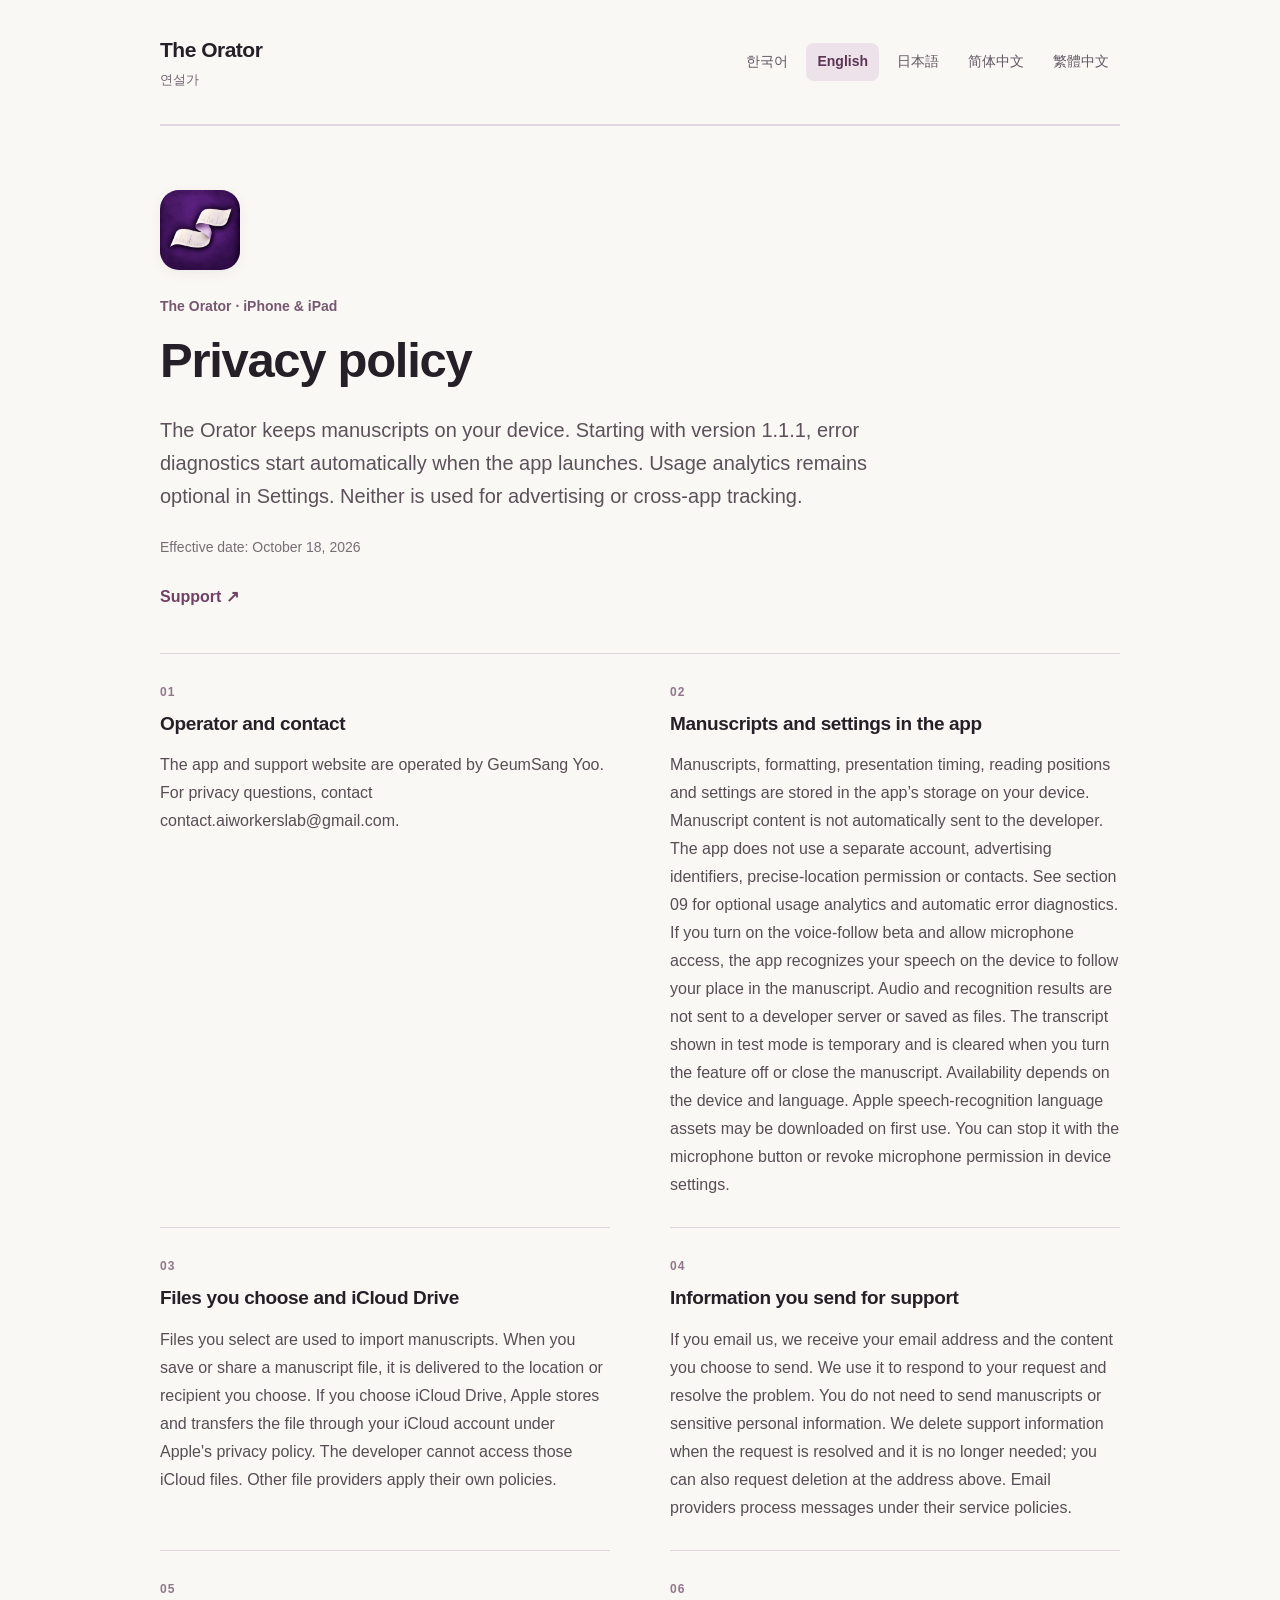
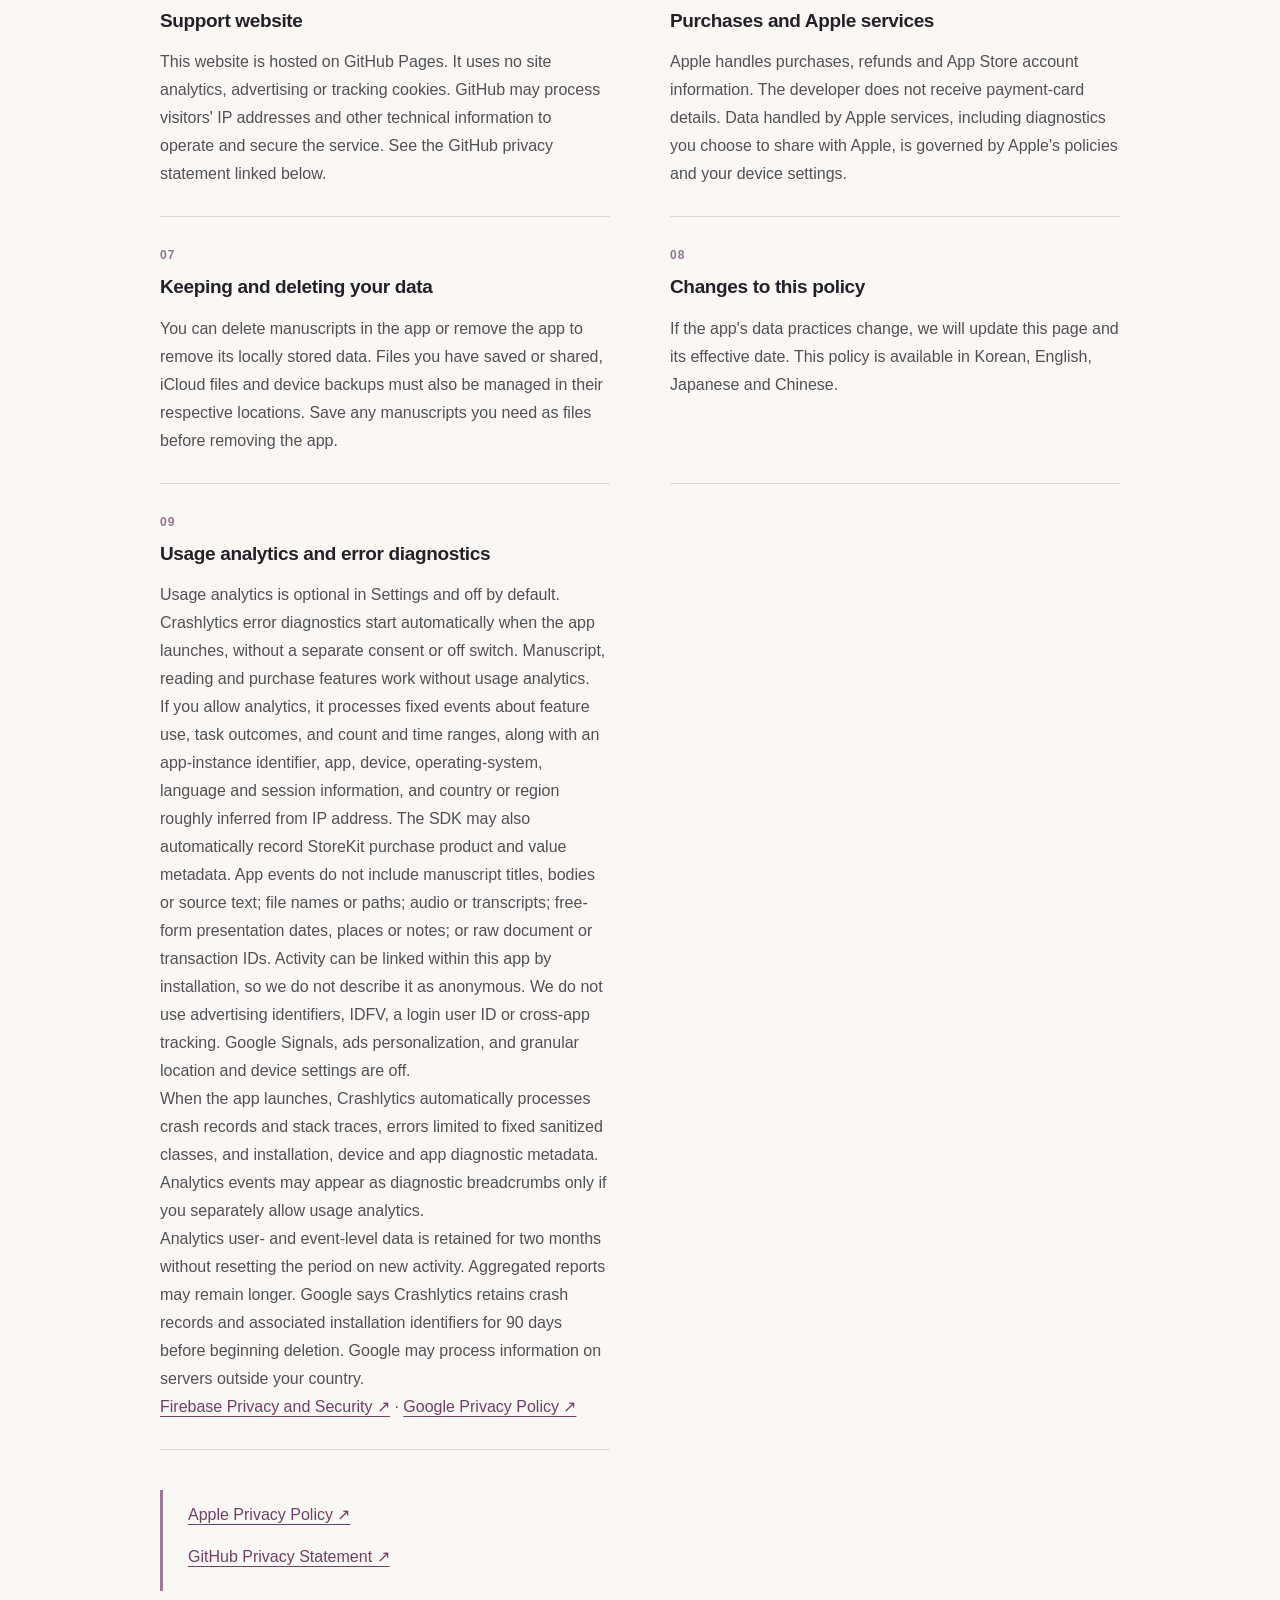
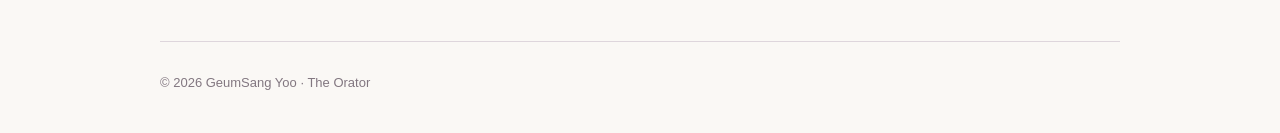
==== commit 4258d535: "Align version 1.1.1 privacy policy with automatic error diagnostics" ====
--- a/privacy.html
+++ b/privacy.html
@@ -1,27 +1,27 @@
 <!doctype html>
 <html lang="ko"><head><meta charset="utf-8"><meta name="viewport" content="width=device-width,initial-scale=1"><meta name="color-scheme" content="light dark"><title>Privacy · The Orator / 연설가</title><meta name="description" content="How The Orator handles your manuscripts, files and support information."><link rel="icon" href="icon.png"><link rel="stylesheet" href="style.css"><script src="language.js" defer></script></head>
 <body><div class="shell"><header class="masthead"><a class="brand" href="./" aria-label="The Orator support">The Orator<span>연설가</span></a><nav class="languages" aria-label="Language"><a href="#ko" data-language="ko" lang="ko">한국어</a><a href="#english" data-language="english" lang="en">English</a><a href="#ja" data-language="ja" lang="ja">日本語</a><a href="#zh-Hans" data-language="zh-Hans" lang="zh-Hans">简体中文</a><a href="#zh-Hant" data-language="zh-Hant" lang="zh-Hant">繁體中文</a></nav></header><main><article id="ko" lang="ko" class="language-panel" data-panel="ko">
- <header class="hero"><img src="icon.png" width="80" height="80" alt=""><p class="eyebrow">연설가 · iPhone &amp; iPad</p><h1>개인정보 처리방침</h1><p class="intro">연설가는 원고를 기기에 보관합니다. 1.1.1부터 사용 분석과 오류 진단을 각각 선택해 켤 수 있습니다. 두 기능은 기본적으로 꺼져 있으며 광고나 앱 간 추적에 사용하지 않습니다.</p><p class="date">적용일: 2026년 10월 15일</p><div class="page-links"><a href="./#ko">사용 안내 <span aria-hidden="true">↗</span></a></div></header>
- <div class="content"><section><h2><span class="section-number" aria-hidden="true">01</span>운영자와 연락처</h2><p>이 앱과 지원 사이트는 GeumSang Yoo가 운영합니다. 개인정보 관련 문의는 contact.aiworkerslab@gmail.com으로 보내 주세요.</p></section><section><h2><span class="section-number" aria-hidden="true">02</span>앱 안의 원고와 설정</h2><p>원고, 서식, 발표 시간, 읽던 위치와 설정은 기기의 앱 저장 공간에 보관됩니다. 원고 내용은 개발자에게 자동 전송되지 않습니다. 앱은 별도 계정, 광고 식별자, 정밀 위치 권한이나 연락처를 사용하지 않습니다. 선택적 분석·진단에 관해서는 09항을 확인해 주세요.</p><p>음성 따라가기 베타를 직접 켜고 마이크 사용을 허용하면, 읽는 말을 기기 안에서 인식해 원고의 위치를 맞춥니다. 음성과 인식 결과는 개발자 서버로 보내거나 파일로 저장하지 않습니다. 테스트 모드에서 보이는 인식 결과도 일시적으로 표시하며, 기능을 끄거나 원고를 닫으면 지웁니다. 지원 기기와 언어에서 사용할 수 있으며, 처음에는 Apple의 음성 인식 언어 자료를 내려받을 수 있습니다. 마이크 버튼으로 끄거나 기기 설정에서 마이크 권한을 해제할 수 있습니다.</p></section><section><h2><span class="section-number" aria-hidden="true">03</span>직접 선택한 파일과 iCloud Drive</h2><p>사용자가 선택한 파일은 원고를 가져오는 데 사용됩니다. 원고 파일을 저장하거나 공유하면 선택한 위치 또는 대상에게 파일이 전달됩니다. iCloud Drive를 선택한 경우 Apple이 사용자의 iCloud 계정으로 파일의 보관과 기기 간 전송을 처리하며 Apple의 개인정보 정책이 적용됩니다. 개발자는 해당 iCloud 파일에 접근할 수 없습니다. 다른 파일 제공업체를 선택하면 그 업체의 정책이 적용됩니다.</p></section><section><h2><span class="section-number" aria-hidden="true">04</span>문의할 때 보내는 정보</h2><p>이메일로 문의하면 이메일 주소와 직접 보낸 내용을 받습니다. 이 정보는 문의에 답하고 문제를 해결하는 데 사용합니다. 원고나 민감한 개인정보를 보낼 필요는 없습니다. 문의 처리가 끝나 정보가 더 필요하지 않으면 삭제하며, 삭제 요청은 위 연락처로 할 수 있습니다. 이메일 제공업체는 자체 서비스 정책에 따라 메시지를 처리합니다.</p></section><section><h2><span class="section-number" aria-hidden="true">05</span>지원 웹사이트</h2><p>지원 페이지는 GitHub Pages에서 제공합니다. 이 사이트는 자체 분석 도구, 광고, 추적용 쿠키를 사용하지 않습니다. GitHub는 보안 등 서비스 운영을 위해 방문자의 IP 주소 등 기술 정보를 처리할 수 있습니다. 자세한 내용은 아래 GitHub 개인정보 처리방침을 확인하세요.</p></section><section><h2><span class="section-number" aria-hidden="true">06</span>구매와 Apple 서비스</h2><p>앱 구매·환불·App Store 계정 정보는 Apple이 처리합니다. 개발자는 결제 카드 정보를 받지 않습니다. Apple에 선택적으로 공유하는 진단 정보 등 Apple 서비스의 데이터 처리는 Apple 정책과 기기 설정을 따릅니다.</p></section><section><h2><span class="section-number" aria-hidden="true">07</span>보관·삭제와 선택</h2><p>앱에서 원고를 삭제하거나 앱을 제거하면 기기에 보관된 데이터를 제거할 수 있습니다. 별도로 저장하거나 공유한 .orator 파일, iCloud 파일과 기기 백업은 해당 위치에서도 관리해야 합니다. 앱을 지우기 전에 필요한 원고를 파일로 저장해 주세요.</p></section><section><h2><span class="section-number" aria-hidden="true">08</span>정책 변경</h2><p>앱의 데이터 처리 방식이 달라지면 이 페이지와 적용일을 갱신합니다. 이 문서는 한국어, 영어, 일본어, 중국어로 제공됩니다.</p></section><section><h2><span class="section-number" aria-hidden="true">09</span>선택적 사용 분석과 오류 진단</h2><p>1.1.1부터 설정에서 Firebase 사용 분석과 Crashlytics 오류 진단을 따로 허용할 수 있습니다. 둘 다 기본적으로 꺼져 있으며, 허용하지 않아도 원고 작성·읽기·구매 기능을 사용할 수 있습니다. 설정에서 언제든 허용을 철회할 수 있습니다.</p><p>사용 분석을 허용하면 고정된 기능 이용·작업 결과·수량 및 시간 구간 이벤트와 함께 앱 설치별 식별자, 앱·기기·운영체제·언어·세션 정보, IP 주소로 대략 추정한 국가·지역이 처리됩니다. SDK가 StoreKit 구매의 상품·금액 정보도 자동 기록할 수 있습니다. 앱 이벤트에 원고 제목·본문·원문, 파일 이름·경로, 음성·인식 결과, 발표 날짜·장소·메모의 자유 입력값, 원고·거래의 원본 ID를 넣지 않습니다. 설치별 활동은 앱 안에서 연결될 수 있어 익명 정보라고 부르지 않습니다. 광고 식별자·IDFV·로그인 사용자 ID와 앱 간 추적은 사용하지 않으며, Google Signals·광고 개인화·세부 지역 및 기기 데이터 설정은 꺼져 있습니다.</p><p>오류 진단을 허용하면 Crashlytics가 충돌 기록과 호출 스택, 정해진 분류만 담은 오류 기록, 설치·기기·앱 진단 정보를 처리합니다. 사용 분석도 별도로 허용한 경우에만 분석 이벤트가 진단 기록의 단서로 포함될 수 있습니다. 진단 허용은 다음 앱 실행부터 적용되며 이전 보고서를 정리하는 동안 전송이 늦어질 수 있습니다. 철회하면 새 진단 전송을 중단하지만, 이미 전송 절차에 넘긴 보고서는 회수할 수 없습니다.</p><p>Analytics의 사용자·이벤트 단위 데이터 보관 기간은 2개월이며 새 활동으로 기간을 다시 시작하지 않습니다. 집계 보고서는 더 오래 남을 수 있습니다. Google은 Crashlytics 충돌 기록과 관련 설치 식별자를 90일 보관한 뒤 삭제 절차를 시작한다고 설명합니다. 정보는 다른 국가의 Google 서버에서 처리될 수 있습니다.</p><p><a href="https://firebase.google.com/support/privacy">Firebase Privacy and Security ↗</a> · <a href="https://policies.google.com/privacy">Google Privacy Policy ↗</a></p></section></div>
+ <header class="hero"><img src="icon.png" width="80" height="80" alt=""><p class="eyebrow">연설가 · iPhone &amp; iPad</p><h1>개인정보 처리방침</h1><p class="intro">연설가는 원고를 기기에 보관합니다. 1.1.1부터 오류 진단은 앱 실행부터 자동으로 켜집니다. 사용 분석은 설정에서 선택할 수 있으며, 광고나 앱 간 추적에는 사용하지 않습니다.</p><p class="date">적용일: 2026년 10월 18일</p><div class="page-links"><a href="./#ko">사용 안내 <span aria-hidden="true">↗</span></a></div></header>
+ <div class="content"><section><h2><span class="section-number" aria-hidden="true">01</span>운영자와 연락처</h2><p>이 앱과 지원 사이트는 GeumSang Yoo가 운영합니다. 개인정보 관련 문의는 contact.aiworkerslab@gmail.com으로 보내 주세요.</p></section><section><h2><span class="section-number" aria-hidden="true">02</span>앱 안의 원고와 설정</h2><p>원고, 서식, 발표 시간, 읽던 위치와 설정은 기기의 앱 저장 공간에 보관됩니다. 원고 내용은 개발자에게 자동 전송되지 않습니다. 앱은 별도 계정, 광고 식별자, 정밀 위치 권한이나 연락처를 사용하지 않습니다. 선택적 사용 분석과 자동 오류 진단은 09항을 확인해 주세요.</p><p>음성 따라가기 베타를 직접 켜고 마이크 사용을 허용하면, 읽는 말을 기기 안에서 인식해 원고의 위치를 맞춥니다. 음성과 인식 결과는 개발자 서버로 보내거나 파일로 저장하지 않습니다. 테스트 모드에서 보이는 인식 결과도 일시적으로 표시하며, 기능을 끄거나 원고를 닫으면 지웁니다. 지원 기기와 언어에서 사용할 수 있으며, 처음에는 Apple의 음성 인식 언어 자료를 내려받을 수 있습니다. 마이크 버튼으로 끄거나 기기 설정에서 마이크 권한을 해제할 수 있습니다.</p></section><section><h2><span class="section-number" aria-hidden="true">03</span>직접 선택한 파일과 iCloud Drive</h2><p>사용자가 선택한 파일은 원고를 가져오는 데 사용됩니다. 원고 파일을 저장하거나 공유하면 선택한 위치 또는 대상에게 파일이 전달됩니다. iCloud Drive를 선택한 경우 Apple이 사용자의 iCloud 계정으로 파일의 보관과 기기 간 전송을 처리하며 Apple의 개인정보 정책이 적용됩니다. 개발자는 해당 iCloud 파일에 접근할 수 없습니다. 다른 파일 제공업체를 선택하면 그 업체의 정책이 적용됩니다.</p></section><section><h2><span class="section-number" aria-hidden="true">04</span>문의할 때 보내는 정보</h2><p>이메일로 문의하면 이메일 주소와 직접 보낸 내용을 받습니다. 이 정보는 문의에 답하고 문제를 해결하는 데 사용합니다. 원고나 민감한 개인정보를 보낼 필요는 없습니다. 문의 처리가 끝나 정보가 더 필요하지 않으면 삭제하며, 삭제 요청은 위 연락처로 할 수 있습니다. 이메일 제공업체는 자체 서비스 정책에 따라 메시지를 처리합니다.</p></section><section><h2><span class="section-number" aria-hidden="true">05</span>지원 웹사이트</h2><p>지원 페이지는 GitHub Pages에서 제공합니다. 이 사이트는 자체 분석 도구, 광고, 추적용 쿠키를 사용하지 않습니다. GitHub는 보안 등 서비스 운영을 위해 방문자의 IP 주소 등 기술 정보를 처리할 수 있습니다. 자세한 내용은 아래 GitHub 개인정보 처리방침을 확인하세요.</p></section><section><h2><span class="section-number" aria-hidden="true">06</span>구매와 Apple 서비스</h2><p>앱 구매·환불·App Store 계정 정보는 Apple이 처리합니다. 개발자는 결제 카드 정보를 받지 않습니다. Apple에 선택적으로 공유하는 진단 정보 등 Apple 서비스의 데이터 처리는 Apple 정책과 기기 설정을 따릅니다.</p></section><section><h2><span class="section-number" aria-hidden="true">07</span>보관·삭제와 선택</h2><p>앱에서 원고를 삭제하거나 앱을 제거하면 기기에 보관된 데이터를 제거할 수 있습니다. 별도로 저장하거나 공유한 .orator 파일, iCloud 파일과 기기 백업은 해당 위치에서도 관리해야 합니다. 앱을 지우기 전에 필요한 원고를 파일로 저장해 주세요.</p></section><section><h2><span class="section-number" aria-hidden="true">08</span>정책 변경</h2><p>앱의 데이터 처리 방식이 달라지면 이 페이지와 적용일을 갱신합니다. 이 문서는 한국어, 영어, 일본어, 중국어로 제공됩니다.</p></section><section><h2><span class="section-number" aria-hidden="true">09</span>사용 분석과 오류 진단</h2><p>사용 분석은 설정에서 선택해 켤 수 있으며 기본적으로 꺼져 있습니다. Crashlytics 오류 진단은 앱 실행부터 자동으로 켜지고 별도의 허용이나 끄기 설정은 없습니다. 사용 분석을 허용하지 않아도 원고 작성·읽기·구매 기능을 사용할 수 있습니다.</p><p>사용 분석을 허용하면 고정된 기능 이용·작업 결과·수량 및 시간 구간 이벤트와 함께 앱 설치별 식별자, 앱·기기·운영체제·언어·세션 정보, IP 주소로 대략 추정한 국가·지역이 처리됩니다. SDK가 StoreKit 구매의 상품·금액 정보도 자동 기록할 수 있습니다. 앱 이벤트에 원고 제목·본문·원문, 파일 이름·경로, 음성·인식 결과, 발표 날짜·장소·메모의 자유 입력값, 원고·거래의 원본 ID를 넣지 않습니다. 설치별 활동은 앱 안에서 연결될 수 있어 익명 정보라고 부르지 않습니다. 광고 식별자·IDFV·로그인 사용자 ID와 앱 간 추적은 사용하지 않으며, Google Signals·광고 개인화·세부 지역 및 기기 데이터 설정은 꺼져 있습니다.</p><p>앱을 실행하면 Crashlytics가 충돌 기록과 호출 스택, 정해진 분류만 담은 오류 기록, 설치·기기·앱 진단 정보를 자동으로 처리합니다. 사용 분석도 별도로 허용한 경우에만 분석 이벤트가 진단 기록의 단서로 포함될 수 있습니다.</p><p>Analytics의 사용자·이벤트 단위 데이터 보관 기간은 2개월이며 새 활동으로 기간을 다시 시작하지 않습니다. 집계 보고서는 더 오래 남을 수 있습니다. Google은 Crashlytics 충돌 기록과 관련 설치 식별자를 90일 보관한 뒤 삭제 절차를 시작한다고 설명합니다. 정보는 다른 국가의 Google 서버에서 처리될 수 있습니다.</p><p><a href="https://firebase.google.com/support/privacy">Firebase Privacy and Security ↗</a> · <a href="https://policies.google.com/privacy">Google Privacy Policy ↗</a></p></section></div>
  <aside class="contact"><p><a href="https://www.apple.com/legal/privacy/">Apple Privacy Policy ↗</a></p><p><a href="https://docs.github.com/en/site-policy/privacy-policies/github-general-privacy-statement">GitHub Privacy Statement ↗</a></p></aside>
  </article>
 <article id="english" lang="en" class="language-panel" data-panel="english">
- <header class="hero"><img src="icon.png" width="80" height="80" alt=""><p class="eyebrow">The Orator · iPhone &amp; iPad</p><h1>Privacy policy</h1><p class="intro">The Orator keeps manuscripts on your device. Starting with version 1.1.1, you can separately choose to enable usage analytics and error diagnostics. Both are off by default and are not used for advertising or cross-app tracking.</p><p class="date">Effective date: October 15, 2026</p><div class="page-links"><a href="./#english">Support <span aria-hidden="true">↗</span></a></div></header>
- <div class="content"><section><h2><span class="section-number" aria-hidden="true">01</span>Operator and contact</h2><p>The app and support website are operated by GeumSang Yoo. For privacy questions, contact contact.aiworkerslab@gmail.com.</p></section><section><h2><span class="section-number" aria-hidden="true">02</span>Manuscripts and settings in the app</h2><p>Manuscripts, formatting, presentation timing, reading positions and settings are stored in the app’s storage on your device. Manuscript content is not automatically sent to the developer. The app does not use a separate account, advertising identifiers, precise-location permission or contacts. See section 09 for optional analytics and diagnostics.</p><p>If you turn on the voice-follow beta and allow microphone access, the app recognizes your speech on the device to follow your place in the manuscript. Audio and recognition results are not sent to a developer server or saved as files. The transcript shown in test mode is temporary and is cleared when you turn the feature off or close the manuscript. Availability depends on the device and language. Apple speech-recognition language assets may be downloaded on first use. You can stop it with the microphone button or revoke microphone permission in device settings.</p></section><section><h2><span class="section-number" aria-hidden="true">03</span>Files you choose and iCloud Drive</h2><p>Files you select are used to import manuscripts. When you save or share a manuscript file, it is delivered to the location or recipient you choose. If you choose iCloud Drive, Apple stores and transfers the file through your iCloud account under Apple's privacy policy. The developer cannot access those iCloud files. Other file providers apply their own policies.</p></section><section><h2><span class="section-number" aria-hidden="true">04</span>Information you send for support</h2><p>If you email us, we receive your email address and the content you choose to send. We use it to respond to your request and resolve the problem. You do not need to send manuscripts or sensitive personal information. We delete support information when the request is resolved and it is no longer needed; you can also request deletion at the address above. Email providers process messages under their service policies.</p></section><section><h2><span class="section-number" aria-hidden="true">05</span>Support website</h2><p>This website is hosted on GitHub Pages. It uses no site analytics, advertising or tracking cookies. GitHub may process visitors' IP addresses and other technical information to operate and secure the service. See the GitHub privacy statement linked below.</p></section><section><h2><span class="section-number" aria-hidden="true">06</span>Purchases and Apple services</h2><p>Apple handles purchases, refunds and App Store account information. The developer does not receive payment-card details. Data handled by Apple services, including diagnostics you choose to share with Apple, is governed by Apple's policies and your device settings.</p></section><section><h2><span class="section-number" aria-hidden="true">07</span>Keeping and deleting your data</h2><p>You can delete manuscripts in the app or remove the app to remove its locally stored data. Files you have saved or shared, iCloud files and device backups must also be managed in their respective locations. Save any manuscripts you need as files before removing the app.</p></section><section><h2><span class="section-number" aria-hidden="true">08</span>Changes to this policy</h2><p>If the app's data practices change, we will update this page and its effective date. This policy is available in Korean, English, Japanese and Chinese.</p></section><section><h2><span class="section-number" aria-hidden="true">09</span>Optional usage analytics and error diagnostics</h2><p>Starting with version 1.1.1, Settings lets you allow Firebase usage analytics and Crashlytics error diagnostics separately. Both are off by default. Manuscript, reading and purchase features work without either permission, and you can withdraw either permission in Settings.</p><p>If you allow analytics, it processes fixed events about feature use, task outcomes, and count and time ranges, along with an app-instance identifier, app, device, operating-system, language and session information, and country or region roughly inferred from IP address. The SDK may also automatically record StoreKit purchase product and value metadata. App events do not include manuscript titles, bodies or source text; file names or paths; audio or transcripts; free-form presentation dates, places or notes; or raw document or transaction IDs. Activity can be linked within this app by installation, so we do not describe it as anonymous. We do not use advertising identifiers, IDFV, a login user ID or cross-app tracking. Google Signals, ads personalization, and granular location and device settings are off.</p><p>If you allow diagnostics, Crashlytics processes crash records and stack traces, errors limited to fixed sanitized classes, and installation, device and app diagnostic metadata. Analytics events may appear as diagnostic breadcrumbs only if you also allow analytics. Diagnostics take effect after a later app launch, and delivery may be delayed while earlier reports are cleared. Withdrawing permission stops new diagnostic sends; reports already handed off for delivery cannot be recalled.</p><p>Analytics user- and event-level data is retained for two months without resetting the period on new activity. Aggregated reports may remain longer. Google says Crashlytics retains crash records and associated installation identifiers for 90 days before beginning deletion. Google may process information on servers outside your country.</p><p><a href="https://firebase.google.com/support/privacy">Firebase Privacy and Security ↗</a> · <a href="https://policies.google.com/privacy">Google Privacy Policy ↗</a></p></section></div>
+ <header class="hero"><img src="icon.png" width="80" height="80" alt=""><p class="eyebrow">The Orator · iPhone &amp; iPad</p><h1>Privacy policy</h1><p class="intro">The Orator keeps manuscripts on your device. Starting with version 1.1.1, error diagnostics start automatically when the app launches. Usage analytics remains optional in Settings. Neither is used for advertising or cross-app tracking.</p><p class="date">Effective date: October 18, 2026</p><div class="page-links"><a href="./#english">Support <span aria-hidden="true">↗</span></a></div></header>
+ <div class="content"><section><h2><span class="section-number" aria-hidden="true">01</span>Operator and contact</h2><p>The app and support website are operated by GeumSang Yoo. For privacy questions, contact contact.aiworkerslab@gmail.com.</p></section><section><h2><span class="section-number" aria-hidden="true">02</span>Manuscripts and settings in the app</h2><p>Manuscripts, formatting, presentation timing, reading positions and settings are stored in the app’s storage on your device. Manuscript content is not automatically sent to the developer. The app does not use a separate account, advertising identifiers, precise-location permission or contacts. See section 09 for optional usage analytics and automatic error diagnostics.</p><p>If you turn on the voice-follow beta and allow microphone access, the app recognizes your speech on the device to follow your place in the manuscript. Audio and recognition results are not sent to a developer server or saved as files. The transcript shown in test mode is temporary and is cleared when you turn the feature off or close the manuscript. Availability depends on the device and language. Apple speech-recognition language assets may be downloaded on first use. You can stop it with the microphone button or revoke microphone permission in device settings.</p></section><section><h2><span class="section-number" aria-hidden="true">03</span>Files you choose and iCloud Drive</h2><p>Files you select are used to import manuscripts. When you save or share a manuscript file, it is delivered to the location or recipient you choose. If you choose iCloud Drive, Apple stores and transfers the file through your iCloud account under Apple's privacy policy. The developer cannot access those iCloud files. Other file providers apply their own policies.</p></section><section><h2><span class="section-number" aria-hidden="true">04</span>Information you send for support</h2><p>If you email us, we receive your email address and the content you choose to send. We use it to respond to your request and resolve the problem. You do not need to send manuscripts or sensitive personal information. We delete support information when the request is resolved and it is no longer needed; you can also request deletion at the address above. Email providers process messages under their service policies.</p></section><section><h2><span class="section-number" aria-hidden="true">05</span>Support website</h2><p>This website is hosted on GitHub Pages. It uses no site analytics, advertising or tracking cookies. GitHub may process visitors' IP addresses and other technical information to operate and secure the service. See the GitHub privacy statement linked below.</p></section><section><h2><span class="section-number" aria-hidden="true">06</span>Purchases and Apple services</h2><p>Apple handles purchases, refunds and App Store account information. The developer does not receive payment-card details. Data handled by Apple services, including diagnostics you choose to share with Apple, is governed by Apple's policies and your device settings.</p></section><section><h2><span class="section-number" aria-hidden="true">07</span>Keeping and deleting your data</h2><p>You can delete manuscripts in the app or remove the app to remove its locally stored data. Files you have saved or shared, iCloud files and device backups must also be managed in their respective locations. Save any manuscripts you need as files before removing the app.</p></section><section><h2><span class="section-number" aria-hidden="true">08</span>Changes to this policy</h2><p>If the app's data practices change, we will update this page and its effective date. This policy is available in Korean, English, Japanese and Chinese.</p></section><section><h2><span class="section-number" aria-hidden="true">09</span>Usage analytics and error diagnostics</h2><p>Usage analytics is optional in Settings and off by default. Crashlytics error diagnostics start automatically when the app launches, without a separate consent or off switch. Manuscript, reading and purchase features work without usage analytics.</p><p>If you allow analytics, it processes fixed events about feature use, task outcomes, and count and time ranges, along with an app-instance identifier, app, device, operating-system, language and session information, and country or region roughly inferred from IP address. The SDK may also automatically record StoreKit purchase product and value metadata. App events do not include manuscript titles, bodies or source text; file names or paths; audio or transcripts; free-form presentation dates, places or notes; or raw document or transaction IDs. Activity can be linked within this app by installation, so we do not describe it as anonymous. We do not use advertising identifiers, IDFV, a login user ID or cross-app tracking. Google Signals, ads personalization, and granular location and device settings are off.</p><p>When the app launches, Crashlytics automatically processes crash records and stack traces, errors limited to fixed sanitized classes, and installation, device and app diagnostic metadata. Analytics events may appear as diagnostic breadcrumbs only if you separately allow usage analytics.</p><p>Analytics user- and event-level data is retained for two months without resetting the period on new activity. Aggregated reports may remain longer. Google says Crashlytics retains crash records and associated installation identifiers for 90 days before beginning deletion. Google may process information on servers outside your country.</p><p><a href="https://firebase.google.com/support/privacy">Firebase Privacy and Security ↗</a> · <a href="https://policies.google.com/privacy">Google Privacy Policy ↗</a></p></section></div>
  <aside class="contact"><p><a href="https://www.apple.com/legal/privacy/">Apple Privacy Policy ↗</a></p><p><a href="https://docs.github.com/en/site-policy/privacy-policies/github-general-privacy-statement">GitHub Privacy Statement ↗</a></p></aside>
  </article>
 <article id="ja" lang="ja" class="language-panel" data-panel="ja">
- <header class="hero"><img src="icon.png" width="80" height="80" alt=""><p class="eyebrow">The Orator · iPhone &amp; iPad</p><h1>プライバシーポリシー</h1><p class="intro">The Oratorは原稿を端末に保存します。バージョン1.1.1から、利用状況の分析とエラー診断をそれぞれ選んでオンにできます。どちらも初期設定ではオフで、広告やアプリをまたぐ追跡には使用しません。</p><p class="date">適用日：2026年10月15日</p><div class="page-links"><a href="./#ja">使い方 <span aria-hidden="true">↗</span></a></div></header>
- <div class="content"><section><h2><span class="section-number" aria-hidden="true">01</span>運営者と連絡先</h2><p>このアプリとサポートサイトはGeumSang Yooが運営しています。プライバシーに関するお問い合わせはcontact.aiworkerslab@gmail.comまでお送りください。</p></section><section><h2><span class="section-number" aria-hidden="true">02</span>アプリ内の原稿と設定</h2><p>原稿、書式、発表時間、読んでいた位置、設定は端末内のアプリ領域に保存されます。原稿の内容は開発者へ自動送信されません。専用アカウント、広告識別子、正確な位置情報の許可、連絡先は使用しません。任意の分析・診断については09をご覧ください。</p><p>音声追従ベータを自分でオンにしてマイクを許可すると、端末内で発話を認識し、原稿の位置を合わせます。音声や認識結果を開発者のサーバーへ送信したり、ファイルとして保存したりしません。テストモードの認識結果も一時的な表示で、機能をオフにするか原稿を閉じると消去します。対応端末と言語で利用でき、初回はAppleの音声認識用言語データをダウンロードする場合があります。マイクボタンで停止するか、端末の設定でマイクの許可を取り消せます。</p></section><section><h2><span class="section-number" aria-hidden="true">03</span>選択したファイルとiCloud Drive</h2><p>ユーザーが選択したファイルを原稿の取り込みに使用します。原稿ファイルの保存や共有を行うと、選択した保存先や送信先にファイルが渡ります。iCloud Driveを選ぶ場合、AppleがユーザーのiCloudアカウントでファイルを保存・転送し、Appleのプライバシーポリシーが適用されます。開発者はそのiCloudファイルにアクセスできません。他のファイルサービスには各社のポリシーが適用されます。</p></section><section><h2><span class="section-number" aria-hidden="true">04</span>お問い合わせで送る情報</h2><p>メールでお問い合わせいただくと、メールアドレスと送信内容を受け取ります。お問い合わせへの回答と問題の解決に使用します。原稿や機微な個人情報を送る必要はありません。対応が完了し不要になった情報は削除します。上記連絡先への削除依頼も可能です。メール提供事業者は自社のポリシーに従ってメッセージを処理します。</p></section><section><h2><span class="section-number" aria-hidden="true">05</span>サポートサイト</h2><p>このサイトはGitHub Pagesで公開しています。独自のアクセス解析、広告、追跡用Cookieは使用しません。GitHubはサービスの運用やセキュリティのため、IPアドレスなどの技術情報を処理する場合があります。下記のGitHubプライバシー声明をご確認ください。</p></section><section><h2><span class="section-number" aria-hidden="true">06</span>購入とAppleのサービス</h2><p>購入、返金、App Storeアカウント情報はAppleが処理します。開発者は決済カード情報を受け取りません。Appleに任意で共有する診断情報などは、Appleのポリシーと端末設定に従って扱われます。</p></section><section><h2><span class="section-number" aria-hidden="true">07</span>データの保管と削除</h2><p>アプリ内の原稿を削除するかアプリを削除すると、端末内のデータを削除できます。別途保存・共有したファイル、iCloudファイル、端末のバックアップは、それぞれの保存先でも管理してください。アプリの削除前に必要な原稿をファイルとして保存してください。</p></section><section><h2><span class="section-number" aria-hidden="true">08</span>ポリシーの変更</h2><p>データの取り扱いを変更する場合、このページと適用日を更新します。このポリシーは韓国語、英語、日本語、中国語で提供しています。</p></section><section><h2><span class="section-number" aria-hidden="true">09</span>任意の利用分析とエラー診断</h2><p>バージョン1.1.1から、設定でFirebaseの利用分析とCrashlyticsのエラー診断を別々に許可できます。どちらも初期設定ではオフです。許可しなくても原稿の作成・閲覧・購入機能を利用でき、設定からいつでも許可を取り消せます。</p><p>利用分析を許可すると、機能の利用、操作結果、件数・時間の区分を表す定型イベントのほか、アプリのインストールごとの識別子、アプリ・端末・OS・言語・セッション情報、IPアドレスから大まかに推定した国・地域が処理されます。SDKがStoreKit購入の商品・金額情報を自動記録する場合もあります。アプリのイベントには原稿の題名・本文・元の文章、ファイル名・パス、音声・認識結果、発表日時・場所・メモの自由入力値、文書や取引の元のIDを含めません。インストール単位でアプリ内の行動を関連付けられるため、匿名情報とは説明しません。広告識別子、IDFV、ログイン用ユーザーID、アプリをまたぐ追跡は使用しません。Google Signals、広告のパーソナライズ、詳細な地域・端末データの設定はオフです。</p><p>エラー診断を許可すると、Crashlyticsがクラッシュ記録とスタックトレース、定型分類に限定したエラー記録、インストール・端末・アプリの診断情報を処理します。分析イベントが診断の手掛かりとして含まれるのは、利用分析も別途許可した場合だけです。診断の許可は次回以降のアプリ起動から適用され、以前のレポートを整理する間は送信が遅れる場合があります。許可を取り消すと新たな診断情報の送信を停止しますが、すでに送信処理へ渡したレポートは取り戻せません。</p><p>Analyticsのユーザー・イベント単位のデータ保存期間は2か月で、新しい利用によって延長しません。集計レポートはより長く残る場合があります。Googleは、Crashlyticsのクラッシュ記録と関連するインストール識別子を90日間保持してから削除を開始すると説明しています。情報は居住国以外のGoogleのサーバーで処理される場合があります。</p><p><a href="https://firebase.google.com/support/privacy">Firebase Privacy and Security ↗</a> · <a href="https://policies.google.com/privacy">Google Privacy Policy ↗</a></p></section></div>
+ <header class="hero"><img src="icon.png" width="80" height="80" alt=""><p class="eyebrow">The Orator · iPhone &amp; iPad</p><h1>プライバシーポリシー</h1><p class="intro">The Oratorは原稿を端末に保存します。バージョン1.1.1から、エラー診断はアプリの起動時から自動的に有効になります。利用状況の分析は設定で選択でき、広告やアプリをまたぐ追跡には使用しません。</p><p class="date">適用日：2026年10月18日</p><div class="page-links"><a href="./#ja">使い方 <span aria-hidden="true">↗</span></a></div></header>
+ <div class="content"><section><h2><span class="section-number" aria-hidden="true">01</span>運営者と連絡先</h2><p>このアプリとサポートサイトはGeumSang Yooが運営しています。プライバシーに関するお問い合わせはcontact.aiworkerslab@gmail.comまでお送りください。</p></section><section><h2><span class="section-number" aria-hidden="true">02</span>アプリ内の原稿と設定</h2><p>原稿、書式、発表時間、読んでいた位置、設定は端末内のアプリ領域に保存されます。原稿の内容は開発者へ自動送信されません。専用アカウント、広告識別子、正確な位置情報の許可、連絡先は使用しません。任意の利用分析と自動エラー診断については09をご覧ください。</p><p>音声追従ベータを自分でオンにしてマイクを許可すると、端末内で発話を認識し、原稿の位置を合わせます。音声や認識結果を開発者のサーバーへ送信したり、ファイルとして保存したりしません。テストモードの認識結果も一時的な表示で、機能をオフにするか原稿を閉じると消去します。対応端末と言語で利用でき、初回はAppleの音声認識用言語データをダウンロードする場合があります。マイクボタンで停止するか、端末の設定でマイクの許可を取り消せます。</p></section><section><h2><span class="section-number" aria-hidden="true">03</span>選択したファイルとiCloud Drive</h2><p>ユーザーが選択したファイルを原稿の取り込みに使用します。原稿ファイルの保存や共有を行うと、選択した保存先や送信先にファイルが渡ります。iCloud Driveを選ぶ場合、AppleがユーザーのiCloudアカウントでファイルを保存・転送し、Appleのプライバシーポリシーが適用されます。開発者はそのiCloudファイルにアクセスできません。他のファイルサービスには各社のポリシーが適用されます。</p></section><section><h2><span class="section-number" aria-hidden="true">04</span>お問い合わせで送る情報</h2><p>メールでお問い合わせいただくと、メールアドレスと送信内容を受け取ります。お問い合わせへの回答と問題の解決に使用します。原稿や機微な個人情報を送る必要はありません。対応が完了し不要になった情報は削除します。上記連絡先への削除依頼も可能です。メール提供事業者は自社のポリシーに従ってメッセージを処理します。</p></section><section><h2><span class="section-number" aria-hidden="true">05</span>サポートサイト</h2><p>このサイトはGitHub Pagesで公開しています。独自のアクセス解析、広告、追跡用Cookieは使用しません。GitHubはサービスの運用やセキュリティのため、IPアドレスなどの技術情報を処理する場合があります。下記のGitHubプライバシー声明をご確認ください。</p></section><section><h2><span class="section-number" aria-hidden="true">06</span>購入とAppleのサービス</h2><p>購入、返金、App Storeアカウント情報はAppleが処理します。開発者は決済カード情報を受け取りません。Appleに任意で共有する診断情報などは、Appleのポリシーと端末設定に従って扱われます。</p></section><section><h2><span class="section-number" aria-hidden="true">07</span>データの保管と削除</h2><p>アプリ内の原稿を削除するかアプリを削除すると、端末内のデータを削除できます。別途保存・共有したファイル、iCloudファイル、端末のバックアップは、それぞれの保存先でも管理してください。アプリの削除前に必要な原稿をファイルとして保存してください。</p></section><section><h2><span class="section-number" aria-hidden="true">08</span>ポリシーの変更</h2><p>データの取り扱いを変更する場合、このページと適用日を更新します。このポリシーは韓国語、英語、日本語、中国語で提供しています。</p></section><section><h2><span class="section-number" aria-hidden="true">09</span>利用状況の分析とエラー診断</h2><p>利用状況の分析は設定から選択でき、初期設定ではオフです。Crashlyticsのエラー診断はアプリの起動時から自動的に有効になり、個別の許可やオフにする設定はありません。利用状況の分析を許可しなくても原稿の作成・閲覧・購入機能を利用できます。</p><p>利用分析を許可すると、機能の利用、操作結果、件数・時間の区分を表す定型イベントのほか、アプリのインストールごとの識別子、アプリ・端末・OS・言語・セッション情報、IPアドレスから大まかに推定した国・地域が処理されます。SDKがStoreKit購入の商品・金額情報を自動記録する場合もあります。アプリのイベントには原稿の題名・本文・元の文章、ファイル名・パス、音声・認識結果、発表日時・場所・メモの自由入力値、文書や取引の元のIDを含めません。インストール単位でアプリ内の行動を関連付けられるため、匿名情報とは説明しません。広告識別子、IDFV、ログイン用ユーザーID、アプリをまたぐ追跡は使用しません。Google Signals、広告のパーソナライズ、詳細な地域・端末データの設定はオフです。</p><p>アプリを起動すると、Crashlyticsがクラッシュ記録とスタックトレース、定型分類に限定したエラー記録、インストール・端末・アプリの診断情報を自動的に処理します。分析イベントが診断の手掛かりとして含まれるのは、利用状況の分析を別途許可した場合だけです。</p><p>Analyticsのユーザー・イベント単位のデータ保存期間は2か月で、新しい利用によって延長しません。集計レポートはより長く残る場合があります。Googleは、Crashlyticsのクラッシュ記録と関連するインストール識別子を90日間保持してから削除を開始すると説明しています。情報は居住国以外のGoogleのサーバーで処理される場合があります。</p><p><a href="https://firebase.google.com/support/privacy">Firebase Privacy and Security ↗</a> · <a href="https://policies.google.com/privacy">Google Privacy Policy ↗</a></p></section></div>
  <aside class="contact"><p><a href="https://www.apple.com/legal/privacy/">Apple Privacy Policy ↗</a></p><p><a href="https://docs.github.com/en/site-policy/privacy-policies/github-general-privacy-statement">GitHub Privacy Statement ↗</a></p></aside>
  </article>
 <article id="zh-Hans" lang="zh-Hans" class="language-panel" data-panel="zh-Hans">
- <header class="hero"><img src="icon.png" width="80" height="80" alt=""><p class="eyebrow">The Orator · iPhone &amp; iPad</p><h1>隐私政策</h1><p class="intro">The Orator将讲稿保存在设备上。从1.1.1版起，你可以分别选择开启使用情况分析和错误诊断。两项功能默认关闭，不用于广告或跨应用追踪。</p><p class="date">生效日期：2026年10月15日</p><div class="page-links"><a href="./#zh-Hans">使用帮助 <span aria-hidden="true">↗</span></a></div></header>
- <div class="content"><section><h2><span class="section-number" aria-hidden="true">01</span>运营者与联系方式</h2><p>本应用及支持网站由GeumSang Yoo运营。如有隐私问题，请联系contact.aiworkerslab@gmail.com。</p></section><section><h2><span class="section-number" aria-hidden="true">02</span>应用内的讲稿和设置</h2><p>讲稿、格式、演讲时间、阅读位置和设置保存在设备的应用存储空间中。讲稿内容不会自动发送给开发者。应用不使用独立账户、广告标识符、精确位置权限或通讯录。可选的分析与诊断见第09节。</p><p>当你主动开启语音跟随测试版并允许麦克风访问时，应用会在设备上识别你说的话，以跟随讲稿中的位置。音频和识别结果不会发送到开发者服务器，也不会保存为文件。测试模式中显示的识别文字仅临时保留，关闭功能或讲稿后即清除。可用性取决于设备和语言；首次使用时可能会下载Apple的语音识别语言资源。你可以通过麦克风按钮停止，或在设备设置中撤销麦克风权限。</p></section><section><h2><span class="section-number" aria-hidden="true">03</span>你选择的文件与iCloud Drive</h2><p>你选择的文件用于导入讲稿。保存或分享讲稿文件时，文件会发送到你选择的位置或接收方。选择iCloud Drive后，Apple通过你的iCloud账户储存和传输文件，并适用Apple的隐私政策。开发者无法访问这些iCloud文件。选择其他文件服务时，适用该服务商的政策。</p></section><section><h2><span class="section-number" aria-hidden="true">04</span>你为获得支持而发送的信息</h2><p>通过电子邮件联系我们时，我们会收到你的电子邮件地址和你发送的内容。这些信息用于回复请求和解决问题。你不必发送讲稿或敏感个人信息。请求解决且信息不再需要时，我们会将其删除；你也可以通过上述联系方式请求删除。邮件服务商按照其服务政策处理邮件。</p></section><section><h2><span class="section-number" aria-hidden="true">05</span>支持网站</h2><p>本网站托管于GitHub Pages，不使用自有分析工具、广告或追踪Cookie。GitHub可能为服务运营和安全处理访客IP地址等技术信息。请参阅下方链接中的GitHub隐私声明。</p></section><section><h2><span class="section-number" aria-hidden="true">06</span>购买与Apple服务</h2><p>Apple处理购买、退款和App Store账户信息。开发者不会收到支付卡信息。你选择与Apple共享的诊断信息等Apple服务数据，按照Apple的政策及设备设置处理。</p></section><section><h2><span class="section-number" aria-hidden="true">07</span>保留与删除数据</h2><p>你可以在应用内删除讲稿，或删除应用以移除其本地数据。另行保存或分享的文件、iCloud文件及设备备份，也需要在相应位置管理。删除应用前，请将需要的讲稿保存为文件。</p></section><section><h2><span class="section-number" aria-hidden="true">08</span>政策变更</h2><p>如果应用的数据处理方式改变，我们将更新本页及生效日期。本政策提供韩语、英语、日语和中文版本。</p></section><section><h2><span class="section-number" aria-hidden="true">09</span>可选的使用情况分析与错误诊断</h2><p>从1.1.1版起，你可以在设置中分别允许Firebase使用情况分析和Crashlytics错误诊断。两项功能默认关闭。即使不允许，讲稿、阅读和购买功能仍可使用；你也可以随时在设置中撤回许可。</p><p>允许使用情况分析后，系统会处理表示功能使用、操作结果及数量和时间区间的固定事件，以及应用安装实例标识符、应用、设备、操作系统、语言、会话信息和根据IP地址粗略推断的国家或地区。SDK也可能自动记录StoreKit购买的商品和金额信息。应用事件不包含讲稿标题、正文或原文，文件名或路径，音频或识别文字，自由输入的演讲日期、地点或备注，以及文档或交易的原始ID。同一次安装的应用内活动可能相互关联，因此我们不将这些数据称为匿名数据。我们不使用广告标识符、IDFV、登录用户ID或跨应用追踪；Google Signals、广告个性化以及精细地区和设备数据设置均已关闭。</p><p>允许错误诊断后，Crashlytics会处理崩溃记录和调用栈、仅含固定分类的错误记录，以及安装、设备和应用诊断信息。只有同时允许使用情况分析时，分析事件才可能作为诊断线索出现。诊断许可在之后启动应用时生效，清理先前报告期间发送可能延迟。撤回许可会停止新的诊断发送，但已交付发送流程的报告无法撤回。</p><p>Analytics的用户级和事件级数据保留两个月，新活动不会重新计算保留期。汇总报告可能保留更久。Google说明，Crashlytics会将崩溃记录及相关安装标识符保留90天，然后开始删除流程。信息可能在你所在国家或地区以外的Google服务器上处理。</p><p><a href="https://firebase.google.com/support/privacy">Firebase Privacy and Security ↗</a> · <a href="https://policies.google.com/privacy">Google Privacy Policy ↗</a></p></section></div>
+ <header class="hero"><img src="icon.png" width="80" height="80" alt=""><p class="eyebrow">The Orator · iPhone &amp; iPad</p><h1>隐私政策</h1><p class="intro">The Orator将讲稿保存在设备上。从1.1.1版起，错误诊断在应用启动时自动启用。使用情况分析可在设置中选择，两者都不用于广告或跨应用追踪。</p><p class="date">生效日期：2026年10月18日</p><div class="page-links"><a href="./#zh-Hans">使用帮助 <span aria-hidden="true">↗</span></a></div></header>
+ <div class="content"><section><h2><span class="section-number" aria-hidden="true">01</span>运营者与联系方式</h2><p>本应用及支持网站由GeumSang Yoo运营。如有隐私问题，请联系contact.aiworkerslab@gmail.com。</p></section><section><h2><span class="section-number" aria-hidden="true">02</span>应用内的讲稿和设置</h2><p>讲稿、格式、演讲时间、阅读位置和设置保存在设备的应用存储空间中。讲稿内容不会自动发送给开发者。应用不使用独立账户、广告标识符、精确位置权限或通讯录。可选的使用情况分析与自动错误诊断见第09节。</p><p>当你主动开启语音跟随测试版并允许麦克风访问时，应用会在设备上识别你说的话，以跟随讲稿中的位置。音频和识别结果不会发送到开发者服务器，也不会保存为文件。测试模式中显示的识别文字仅临时保留，关闭功能或讲稿后即清除。可用性取决于设备和语言；首次使用时可能会下载Apple的语音识别语言资源。你可以通过麦克风按钮停止，或在设备设置中撤销麦克风权限。</p></section><section><h2><span class="section-number" aria-hidden="true">03</span>你选择的文件与iCloud Drive</h2><p>你选择的文件用于导入讲稿。保存或分享讲稿文件时，文件会发送到你选择的位置或接收方。选择iCloud Drive后，Apple通过你的iCloud账户储存和传输文件，并适用Apple的隐私政策。开发者无法访问这些iCloud文件。选择其他文件服务时，适用该服务商的政策。</p></section><section><h2><span class="section-number" aria-hidden="true">04</span>你为获得支持而发送的信息</h2><p>通过电子邮件联系我们时，我们会收到你的电子邮件地址和你发送的内容。这些信息用于回复请求和解决问题。你不必发送讲稿或敏感个人信息。请求解决且信息不再需要时，我们会将其删除；你也可以通过上述联系方式请求删除。邮件服务商按照其服务政策处理邮件。</p></section><section><h2><span class="section-number" aria-hidden="true">05</span>支持网站</h2><p>本网站托管于GitHub Pages，不使用自有分析工具、广告或追踪Cookie。GitHub可能为服务运营和安全处理访客IP地址等技术信息。请参阅下方链接中的GitHub隐私声明。</p></section><section><h2><span class="section-number" aria-hidden="true">06</span>购买与Apple服务</h2><p>Apple处理购买、退款和App Store账户信息。开发者不会收到支付卡信息。你选择与Apple共享的诊断信息等Apple服务数据，按照Apple的政策及设备设置处理。</p></section><section><h2><span class="section-number" aria-hidden="true">07</span>保留与删除数据</h2><p>你可以在应用内删除讲稿，或删除应用以移除其本地数据。另行保存或分享的文件、iCloud文件及设备备份，也需要在相应位置管理。删除应用前，请将需要的讲稿保存为文件。</p></section><section><h2><span class="section-number" aria-hidden="true">08</span>政策变更</h2><p>如果应用的数据处理方式改变，我们将更新本页及生效日期。本政策提供韩语、英语、日语和中文版本。</p></section><section><h2><span class="section-number" aria-hidden="true">09</span>使用情况分析与错误诊断</h2><p>使用情况分析可在设置中选择，默认关闭。Crashlytics错误诊断在应用启动时自动启用，没有单独的许可或关闭开关。不允许使用情况分析也能使用讲稿、阅读和购买功能。</p><p>允许使用情况分析后，系统会处理表示功能使用、操作结果及数量和时间区间的固定事件，以及应用安装实例标识符、应用、设备、操作系统、语言、会话信息和根据IP地址粗略推断的国家或地区。SDK也可能自动记录StoreKit购买的商品和金额信息。应用事件不包含讲稿标题、正文或原文，文件名或路径，音频或识别文字，自由输入的演讲日期、地点或备注，以及文档或交易的原始ID。同一次安装的应用内活动可能相互关联，因此我们不将这些数据称为匿名数据。我们不使用广告标识符、IDFV、登录用户ID或跨应用追踪；Google Signals、广告个性化以及精细地区和设备数据设置均已关闭。</p><p>应用启动时，Crashlytics会自动处理崩溃记录和调用栈、仅含固定分类的错误记录，以及安装、设备和应用诊断信息。只有另行允许使用情况分析时，分析事件才可能作为诊断线索出现。</p><p>Analytics的用户级和事件级数据保留两个月，新活动不会重新计算保留期。汇总报告可能保留更久。Google说明，Crashlytics会将崩溃记录及相关安装标识符保留90天，然后开始删除流程。信息可能在你所在国家或地区以外的Google服务器上处理。</p><p><a href="https://firebase.google.com/support/privacy">Firebase Privacy and Security ↗</a> · <a href="https://policies.google.com/privacy">Google Privacy Policy ↗</a></p></section></div>
  <aside class="contact"><p><a href="https://www.apple.com/legal/privacy/">Apple Privacy Policy ↗</a></p><p><a href="https://docs.github.com/en/site-policy/privacy-policies/github-general-privacy-statement">GitHub Privacy Statement ↗</a></p></aside>
  </article>
 <article id="zh-Hant" lang="zh-Hant" class="language-panel" data-panel="zh-Hant">
- <header class="hero"><img src="icon.png" width="80" height="80" alt=""><p class="eyebrow">The Orator · iPhone &amp; iPad</p><h1>隱私權政策</h1><p class="intro">The Orator將講稿儲存在裝置上。自1.1.1版起，你可以分別選擇開啟使用情況分析與錯誤診斷。兩項功能預設關閉，不用於廣告或跨App追蹤。</p><p class="date">生效日期：2026年10月15日</p><div class="page-links"><a href="./#zh-Hant">使用說明 <span aria-hidden="true">↗</span></a></div></header>
- <div class="content"><section><h2><span class="section-number" aria-hidden="true">01</span>營運者與聯絡方式</h2><p>本App及支援網站由GeumSang Yoo營運。如有隱私權問題，請聯絡contact.aiworkerslab@gmail.com。</p></section><section><h2><span class="section-number" aria-hidden="true">02</span>App內的講稿與設定</h2><p>講稿、格式、演講時間、閱讀位置與設定儲存在裝置的App儲存空間中。講稿內容不會自動傳送給開發者。App不使用獨立帳號、廣告識別碼、精確位置權限或通訊錄。選用的分析與診斷請見第09節。</p><p>當你主動開啟語音跟隨測試版並允許麥克風存取時，App會在裝置上辨識你說的話，以跟隨講稿中的位置。音訊和辨識結果不會傳送至開發者伺服器，也不會儲存為檔案。測試模式中顯示的辨識文字僅暫時保留，關閉功能或講稿後即清除。可用性取決於裝置和語言；首次使用時可能會下載Apple的語音辨識語言資源。你可以透過麥克風按鈕停止，或在裝置設定中撤銷麥克風權限。</p></section><section><h2><span class="section-number" aria-hidden="true">03</span>你選擇的檔案與iCloud Drive</h2><p>你選擇的檔案用於匯入講稿。儲存或分享講稿檔案時，檔案會傳送到你選擇的位置或接收方。選擇iCloud Drive後，Apple透過你的iCloud帳號儲存和傳輸檔案，並適用Apple的隱私權政策。開發者無法存取這些iCloud檔案。選擇其他檔案服務時，適用該服務商的政策。</p></section><section><h2><span class="section-number" aria-hidden="true">04</span>你為取得支援而傳送的資訊</h2><p>透過電子郵件聯絡我們時，我們會收到你的電子郵件地址與你傳送的內容。這些資訊用於回覆請求與解決問題。你不必傳送講稿或敏感個人資料。請求解決且資訊不再需要時，我們會將其刪除；你也可以透過上述聯絡方式請求刪除。郵件服務商依照其服務政策處理郵件。</p></section><section><h2><span class="section-number" aria-hidden="true">05</span>支援網站</h2><p>本網站由GitHub Pages託管，不使用自有分析工具、廣告或追蹤Cookie。GitHub可能為服務營運與安全處理訪客IP位址等技術資訊。請參閱下方連結中的GitHub隱私權聲明。</p></section><section><h2><span class="section-number" aria-hidden="true">06</span>購買與Apple服務</h2><p>Apple處理購買、退款與App Store帳號資訊。開發者不會收到付款卡片資訊。你選擇與Apple分享的診斷資訊等Apple服務資料，依照Apple的政策與裝置設定處理。</p></section><section><h2><span class="section-number" aria-hidden="true">07</span>保留與刪除資料</h2><p>你可以在App內刪除講稿，或刪除App以移除其本機資料。另行儲存或分享的檔案、iCloud檔案與裝置備份，也需要在相應位置管理。刪除App前，請將需要的講稿儲存為檔案。</p></section><section><h2><span class="section-number" aria-hidden="true">08</span>政策變更</h2><p>如果App的資料處理方式改變，我們將更新本頁與生效日期。本政策提供韓文、英文、日文和中文版本。</p></section><section><h2><span class="section-number" aria-hidden="true">09</span>選用的使用情況分析與錯誤診斷</h2><p>自1.1.1版起，你可以在設定中分別允許Firebase使用情況分析與Crashlytics錯誤診斷。兩項功能預設關閉。即使不允許，講稿、閱讀與購買功能仍可使用；你也可以隨時在設定中撤回許可。</p><p>允許使用情況分析後，系統會處理表示功能使用、操作結果及數量和時間區間的固定事件，以及App安裝實例識別碼、App、裝置、作業系統、語言、工作階段資訊，和依IP位址粗略推估的國家或地區。SDK也可能自動記錄StoreKit購買的商品與金額資訊。App事件不包含講稿標題、本文或原文，檔案名稱或路徑，音訊或辨識文字，自由輸入的演講日期、地點或備註，以及文件或交易的原始ID。同一次安裝的App內活動可能相互關聯，因此我們不將這些資料稱為匿名資料。我們不使用廣告識別碼、IDFV、登入使用者ID或跨App追蹤；Google Signals、廣告個人化，以及精細地區和裝置資料設定均已關閉。</p><p>允許錯誤診斷後，Crashlytics會處理當機記錄與呼叫堆疊、僅含固定分類的錯誤記錄，以及安裝、裝置與App診斷資訊。只有同時允許使用情況分析時，分析事件才可能作為診斷線索出現。診斷許可在之後啟動App時生效，清理先前報告期間傳送可能延遲。撤回許可會停止新的診斷傳送，但已交付傳送流程的報告無法撤回。</p><p>Analytics的使用者層級與事件層級資料保留兩個月，新活動不會重新計算保留期。彙總報告可能保留更久。Google說明，Crashlytics會將當機記錄及相關安裝識別碼保留90天，然後開始刪除程序。資訊可能在你所在國家或地區以外的Google伺服器上處理。</p><p><a href="https://firebase.google.com/support/privacy">Firebase Privacy and Security ↗</a> · <a href="https://policies.google.com/privacy">Google Privacy Policy ↗</a></p></section></div>
+ <header class="hero"><img src="icon.png" width="80" height="80" alt=""><p class="eyebrow">The Orator · iPhone &amp; iPad</p><h1>隱私權政策</h1><p class="intro">The Orator將講稿儲存在裝置上。自1.1.1版起，錯誤診斷會在App啟動時自動啟用。使用情況分析可在設定中選擇，兩者都不用於廣告或跨App追蹤。</p><p class="date">生效日期：2026年10月18日</p><div class="page-links"><a href="./#zh-Hant">使用說明 <span aria-hidden="true">↗</span></a></div></header>
+ <div class="content"><section><h2><span class="section-number" aria-hidden="true">01</span>營運者與聯絡方式</h2><p>本App及支援網站由GeumSang Yoo營運。如有隱私權問題，請聯絡contact.aiworkerslab@gmail.com。</p></section><section><h2><span class="section-number" aria-hidden="true">02</span>App內的講稿與設定</h2><p>講稿、格式、演講時間、閱讀位置與設定儲存在裝置的App儲存空間中。講稿內容不會自動傳送給開發者。App不使用獨立帳號、廣告識別碼、精確位置權限或通訊錄。選用的使用情況分析與自動錯誤診斷請見第09節。</p><p>當你主動開啟語音跟隨測試版並允許麥克風存取時，App會在裝置上辨識你說的話，以跟隨講稿中的位置。音訊和辨識結果不會傳送至開發者伺服器，也不會儲存為檔案。測試模式中顯示的辨識文字僅暫時保留，關閉功能或講稿後即清除。可用性取決於裝置和語言；首次使用時可能會下載Apple的語音辨識語言資源。你可以透過麥克風按鈕停止，或在裝置設定中撤銷麥克風權限。</p></section><section><h2><span class="section-number" aria-hidden="true">03</span>你選擇的檔案與iCloud Drive</h2><p>你選擇的檔案用於匯入講稿。儲存或分享講稿檔案時，檔案會傳送到你選擇的位置或接收方。選擇iCloud Drive後，Apple透過你的iCloud帳號儲存和傳輸檔案，並適用Apple的隱私權政策。開發者無法存取這些iCloud檔案。選擇其他檔案服務時，適用該服務商的政策。</p></section><section><h2><span class="section-number" aria-hidden="true">04</span>你為取得支援而傳送的資訊</h2><p>透過電子郵件聯絡我們時，我們會收到你的電子郵件地址與你傳送的內容。這些資訊用於回覆請求與解決問題。你不必傳送講稿或敏感個人資料。請求解決且資訊不再需要時，我們會將其刪除；你也可以透過上述聯絡方式請求刪除。郵件服務商依照其服務政策處理郵件。</p></section><section><h2><span class="section-number" aria-hidden="true">05</span>支援網站</h2><p>本網站由GitHub Pages託管，不使用自有分析工具、廣告或追蹤Cookie。GitHub可能為服務營運與安全處理訪客IP位址等技術資訊。請參閱下方連結中的GitHub隱私權聲明。</p></section><section><h2><span class="section-number" aria-hidden="true">06</span>購買與Apple服務</h2><p>Apple處理購買、退款與App Store帳號資訊。開發者不會收到付款卡片資訊。你選擇與Apple分享的診斷資訊等Apple服務資料，依照Apple的政策與裝置設定處理。</p></section><section><h2><span class="section-number" aria-hidden="true">07</span>保留與刪除資料</h2><p>你可以在App內刪除講稿，或刪除App以移除其本機資料。另行儲存或分享的檔案、iCloud檔案與裝置備份，也需要在相應位置管理。刪除App前，請將需要的講稿儲存為檔案。</p></section><section><h2><span class="section-number" aria-hidden="true">08</span>政策變更</h2><p>如果App的資料處理方式改變，我們將更新本頁與生效日期。本政策提供韓文、英文、日文和中文版本。</p></section><section><h2><span class="section-number" aria-hidden="true">09</span>使用情況分析與錯誤診斷</h2><p>使用情況分析可在設定中選擇，預設關閉。Crashlytics錯誤診斷會在App啟動時自動啟用，沒有個別許可或關閉開關。不允許使用情況分析也能使用講稿、閱讀與購買功能。</p><p>允許使用情況分析後，系統會處理表示功能使用、操作結果及數量和時間區間的固定事件，以及App安裝實例識別碼、App、裝置、作業系統、語言、工作階段資訊，和依IP位址粗略推估的國家或地區。SDK也可能自動記錄StoreKit購買的商品與金額資訊。App事件不包含講稿標題、本文或原文，檔案名稱或路徑，音訊或辨識文字，自由輸入的演講日期、地點或備註，以及文件或交易的原始ID。同一次安裝的App內活動可能相互關聯，因此我們不將這些資料稱為匿名資料。我們不使用廣告識別碼、IDFV、登入使用者ID或跨App追蹤；Google Signals、廣告個人化，以及精細地區和裝置資料設定均已關閉。</p><p>App啟動時，Crashlytics會自動處理當機記錄與呼叫堆疊、僅含固定分類的錯誤記錄，以及安裝、裝置與App診斷資訊。只有另外允許使用情況分析時，分析事件才可能作為診斷線索出現。</p><p>Analytics的使用者層級與事件層級資料保留兩個月，新活動不會重新計算保留期。彙總報告可能保留更久。Google說明，Crashlytics會將當機記錄及相關安裝識別碼保留90天，然後開始刪除程序。資訊可能在你所在國家或地區以外的Google伺服器上處理。</p><p><a href="https://firebase.google.com/support/privacy">Firebase Privacy and Security ↗</a> · <a href="https://policies.google.com/privacy">Google Privacy Policy ↗</a></p></section></div>
  <aside class="contact"><p><a href="https://www.apple.com/legal/privacy/">Apple Privacy Policy ↗</a></p><p><a href="https://docs.github.com/en/site-policy/privacy-policies/github-general-privacy-statement">GitHub Privacy Statement ↗</a></p></aside>
  </article></main><footer>© 2026 GeumSang Yoo · The Orator</footer></div></body></html>
